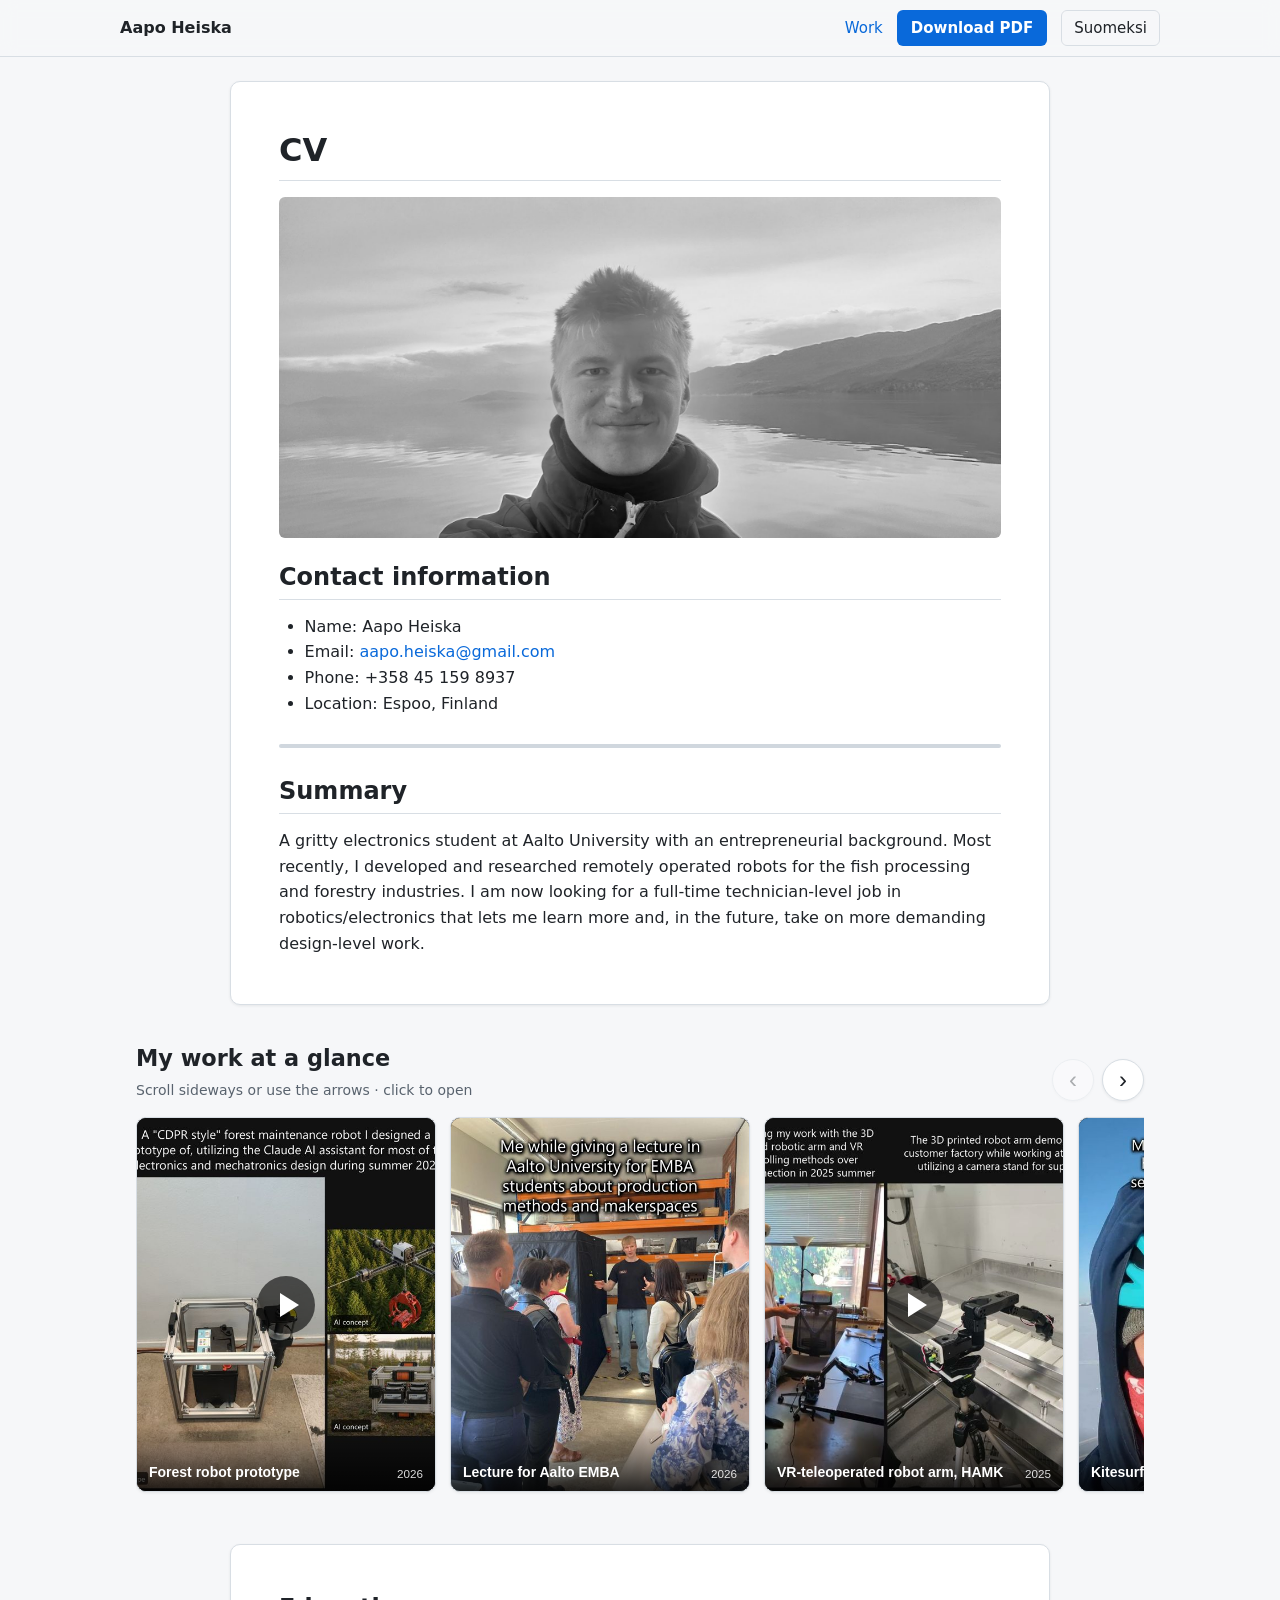
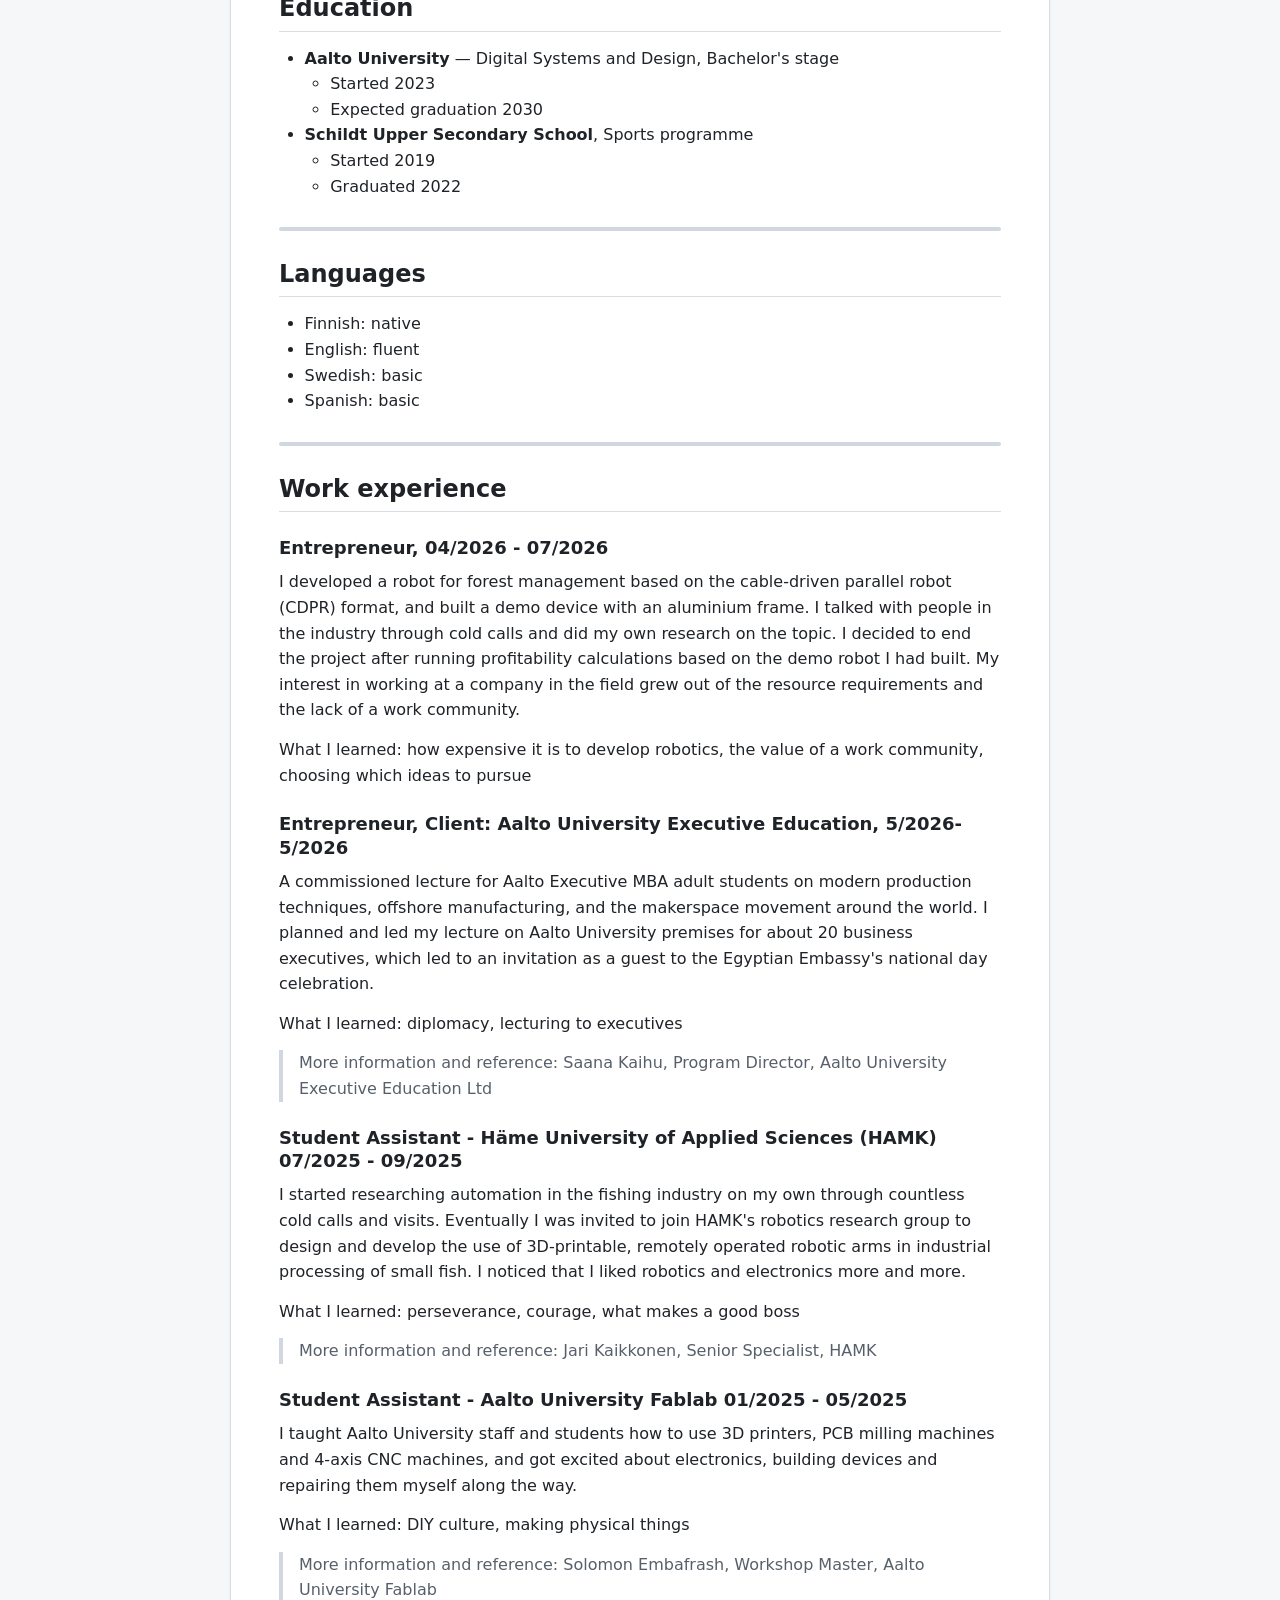
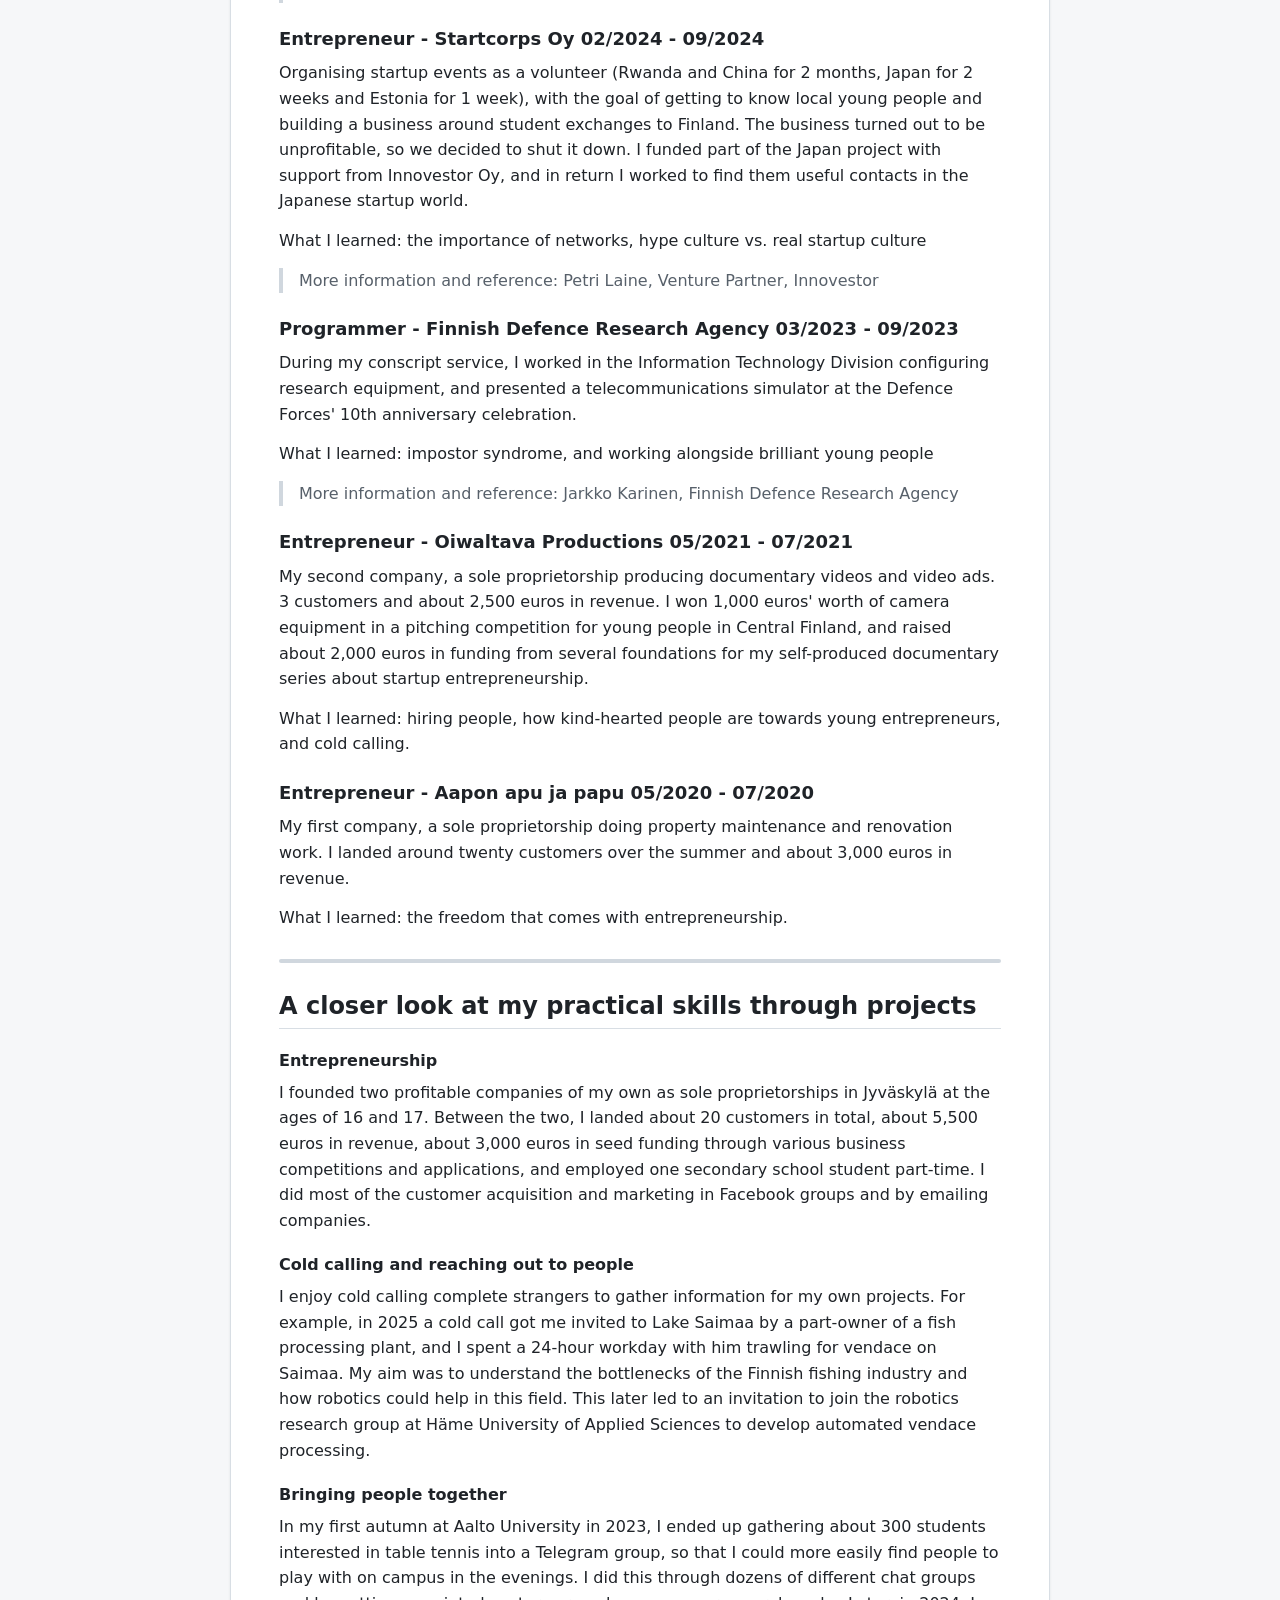
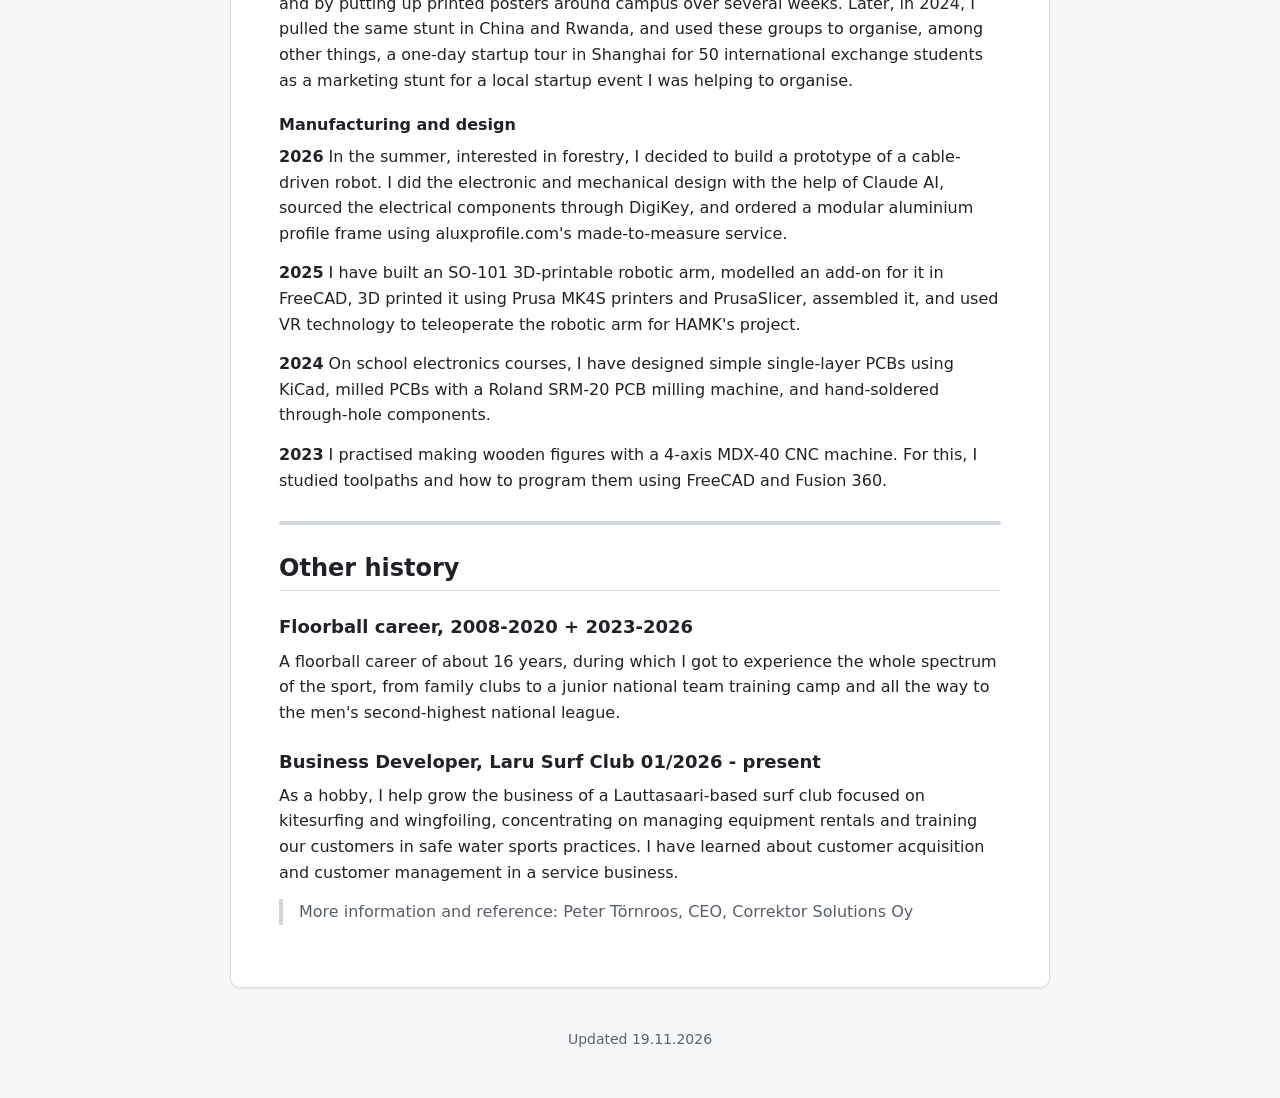
==== index.html @ 1ff534ab "Update CV 2026-11-19 10:09" ====
<!doctype html>
<html lang="en">
<head>
<meta charset="utf-8">
<meta name="viewport" content="width=device-width, initial-scale=1">
<title>Aapo Heiska — CV</title>
<meta name="description" content="A gritty electronics student at Aalto University with an entrepreneurial background. Most recently, I developed and researched remotely operated robots for the fish processing and forestry industries. I am now looking for a full-time technician-level job in robotics/electronics that lets me learn more and, in the future, take on more demanding design-level work.">
<link rel="alternate" hreflang="fi" href="fi.html">
<style>:root {
  --bg: #f6f7f9; --paper: #ffffff; --ink: #1f2328; --muted: #59636e; --line: #d8dee4;
  --rule: #d0d7de; --accent: #0969da; --accent-ink: #ffffff; --quote: #57606a; --shadow: 0 1px 3px rgba(31,35,40,.08);
  color-scheme: light;
}
* { box-sizing: border-box; }
html { scroll-behavior: smooth; scroll-padding-top: 72px; }
body { margin: 0; background: var(--bg); color: var(--ink); font: 16px/1.6 "Segoe UI", system-ui, -apple-system, Roboto, "Open Sans", sans-serif; }
a { color: var(--accent); text-decoration: none; }
a:hover { text-decoration: underline; }
.muted { color: var(--muted); }

/* ---------- top bar */
.topbar { position: sticky; top: 0; z-index: 10; display: flex; align-items: center; justify-content: space-between; gap: 12px;
  padding: 10px max(16px, calc((100% - 1040px) / 2)); background: color-mix(in srgb, var(--bg) 88%, transparent);
  backdrop-filter: blur(8px); border-bottom: 1px solid var(--line); }
.brand { font-weight: 600; color: var(--ink); white-space: nowrap; }
.topbar nav { display: flex; align-items: center; gap: 14px; font-size: 15px; }
.button { background: var(--accent); color: var(--accent-ink); padding: 6px 14px; border-radius: 6px; font-weight: 600; white-space: nowrap; }
.button:hover { text-decoration: none; filter: brightness(1.08); }
.lang { border: 1px solid var(--line); padding: 5px 12px; border-radius: 6px; color: var(--ink); white-space: nowrap; }

main { max-width: 1040px; margin: 0 auto; padding: 24px 16px 48px; }

/* ---------- CV card (computer) */
.cv { max-width: 820px; margin: 0 auto; background: var(--paper); border: 1px solid var(--line); border-radius: 10px;
  padding: clamp(20px, 5vw, 48px); box-shadow: var(--shadow); }
.cv h1, .cv h2, .cv h3, .cv h4 { font-weight: 600; line-height: 1.3; }
.cv h1 { font-size: 2rem; margin: 0 0 16px; padding-bottom: 8px; border-bottom: 1px solid var(--line); }
.cv h2 { font-size: 1.5rem; margin: 24px 0 14px; padding-bottom: 6px; border-bottom: 1px solid var(--line); }
.cv h2:first-child { margin-top: 0; }
.cv h3 { font-size: 1.125rem; margin: 24px 0 10px; }
.cv h4 { font-size: 1rem; margin: 22px 0 8px; }
.cv p { margin: 0 0 14px; }
.cv > p:last-child { margin-bottom: 0; }
.cv hr { border: 0; height: 4px; background: var(--rule); margin: 28px 0; border-radius: 2px; }
.cv ul, .acc ul { margin: 0 0 14px; padding-left: 1.6em; }
.cv ul ul, .acc ul ul { list-style: circle; margin: 0; }
.cv blockquote, .acc blockquote { margin: 0 0 14px; padding: 0 1em; color: var(--quote); border-left: 4px solid var(--rule); }
.portrait { width: 100%; height: auto; display: block; border-radius: 6px; margin: 8px 0 20px; }

/* ---------- work strip */
.work { margin: 36px 0; }
.work-head { display: flex; align-items: flex-end; justify-content: space-between; gap: 12px; margin-bottom: 14px; }
.work h2 { margin: 0; font-size: 1.4rem; font-weight: 600; }
.work-head p { margin: 2px 0 0; font-size: 14px; }
.strip-arrows { display: flex; gap: 8px; }
.strip-arrows button { width: 42px; height: 42px; border-radius: 50%; border: 1px solid var(--line); background: var(--paper);
  color: var(--ink); font-size: 24px; line-height: 1; cursor: pointer; box-shadow: var(--shadow); }
.strip-arrows button:hover:not(:disabled) { border-color: var(--accent); color: var(--accent); }
.strip-arrows button:disabled { opacity: .35; cursor: default; }
.strip { list-style: none; margin: 0; padding: 2px 2px 16px; display: grid; grid-auto-flow: column; grid-auto-columns: 300px;
  gap: 14px; overflow-x: auto; scroll-snap-type: x mandatory; scroll-behavior: smooth; overscroll-behavior-x: contain; scrollbar-width: thin; }
.strip li { scroll-snap-align: start; }
.card { position: relative; display: block; width: 100%; aspect-ratio: 4 / 5; padding: 0; border: 1px solid var(--line); border-radius: 10px;
  overflow: hidden; background: #111; cursor: zoom-in; box-shadow: var(--shadow); }
.card img { width: 100%; height: 100%; object-fit: cover; object-position: center 35%; display: block; transition: transform .3s ease; }
.card:hover img { transform: scale(1.03); }
.card:focus-visible { outline: 3px solid var(--accent); outline-offset: 2px; }
.cap { position: absolute; left: 0; right: 0; bottom: 0; padding: 36px 12px 10px; display: flex; justify-content: space-between; align-items: flex-end;
  gap: 8px; color: #fff; text-align: left; font-size: 14px; line-height: 1.3; background: linear-gradient(transparent, rgba(0,0,0,.82)); }
.cap small { opacity: .85; white-space: nowrap; }
.play { position: absolute; left: 50%; top: 50%; width: 58px; height: 58px; margin: -29px 0 0 -29px; border-radius: 50%; background: rgba(0,0,0,.6); }
.play::after { content: ""; position: absolute; left: 23px; top: 17px; border-style: solid; border-width: 12px 0 12px 19px;
  border-color: transparent transparent transparent #fff; }

/* ---------- phone profile + accordions */
.profile { background: var(--paper); border: 1px solid var(--line); border-radius: 12px; padding: 18px; box-shadow: var(--shadow);
  display: grid; grid-template-columns: 84px 1fr; column-gap: 14px; align-items: center; }
.avatar { width: 84px; height: 84px; border-radius: 50%; object-fit: cover; object-position: 50% 40%; }
.profile h1 { font-size: 1.45rem; margin: 0; font-weight: 600; line-height: 1.2; }
.role { color: var(--muted); font-size: 14px; margin-top: 2px; }
.profile p { grid-column: 1 / -1; margin: 14px 0 0; font-size: 15px; }
.profile ul { grid-column: 1 / -1; list-style: none; padding: 12px 0 0; margin: 14px 0 0; border-top: 1px solid var(--line); font-size: 14px; }
.profile li { margin: 3px 0; }
.fullcv h2 { font-size: 1.4rem; font-weight: 600; margin: 0 0 12px; }
details { background: var(--paper); border: 1px solid var(--line); border-radius: 10px; margin-bottom: 10px; }
summary { cursor: pointer; padding: 14px 16px; font-weight: 600; font-size: 1.05rem; }
.acc { padding: 0 16px 6px; }
.acc h3 { font-size: 1rem; margin: 18px 0 8px; font-weight: 600; line-height: 1.35; }
.acc h4 { font-size: 1rem; margin: 16px 0 6px; font-weight: 600; }
.acc p { margin: 0 0 12px; }

.only-mobile, .hint-mobile { display: none; }
footer { text-align: center; margin-top: 40px; font-size: 14px; }

/* ---------- viewer */
dialog#viewer { width: 100vw; height: 100dvh; max-width: none; max-height: none; margin: 0; padding: 0; border: 0; background: rgba(8,10,12,.95); color: #fff; overflow: hidden; }
dialog#viewer::backdrop { background: rgba(8,10,12,.95); }
.v-top { position: absolute; top: 0; left: 0; right: 0; height: 56px; display: flex; align-items: center; justify-content: space-between; padding: 0 12px 0 20px; }
.v-count { font-size: 14px; opacity: .8; font-variant-numeric: tabular-nums; }
.v-close { width: 44px; height: 44px; border: 0; border-radius: 50%; background: rgba(255,255,255,.12); color: #fff; font-size: 28px; cursor: pointer; }
.v-close:hover { background: rgba(255,255,255,.25); }
.v-stage { position: absolute; top: 56px; bottom: 84px; left: 150px; right: 150px; display: flex; align-items: center; justify-content: center; }
.v-stage img, .v-stage video { max-width: 100%; max-height: 100%; object-fit: contain; border-radius: 4px; animation: fade .2s ease; }
@keyframes fade { from { opacity: 0; } }
.composite { display: flex; flex-direction: column; background: #111; gap: 0.5%; padding: 0.5%; border-radius: 4px; animation: fade .2s ease; }
.c-header { width: 100%; height: auto; display: block; flex: none; }
.c-body { flex: 1; min-height: 0; display: flex; gap: 0.6%; }
.c-col { display: flex; flex-direction: column; gap: 0.6%; min-width: 0; }
.c-cell { position: relative; min-height: 0; display: flex; flex-direction: column; background: #000; overflow: hidden; }
.c-cap { position: absolute; z-index: 2; left: 0; top: 0; max-width: 100%; padding: .3em .6em; font-size: .85em; line-height: 1.3;
  color: #fff; background: rgba(0,0,0,.65); border-bottom-right-radius: 6px; pointer-events: none; }
.c-media { flex: 1; min-height: 0; width: 100%; height: 100%; object-fit: contain; display: block; }
.v-stage .composite img, .v-stage .composite video { max-width: none; max-height: none; border-radius: 0; animation: none; }
.c-yt { position: relative; overflow: hidden; }
/* the 16:9 player is scaled to cover the whole cell (sizes set in site.js) */
.c-yt iframe, .c-yt > div { position: absolute; left: 50%; top: 50%; transform: translate(-50%, -50%); border: 0; }
.v-nav { position: absolute; top: 50%; transform: translateY(-50%); width: 112px; padding: 6px; border: 1px solid rgba(255,255,255,.18);
  border-radius: 12px; background: rgba(255,255,255,.06); color: #fff; cursor: pointer; display: flex; flex-direction: column; align-items: center; gap: 8px;
  transition: background .15s, border-color .15s, transform .15s; }
.v-nav:hover, .v-nav.flash { background: rgba(255,255,255,.18); border-color: rgba(255,255,255,.5); }
.v-nav.flash { transform: translateY(-50%) scale(1.06); }
.v-prev { left: 18px; } .v-next { right: 18px; }
.v-nav img { width: 100px; height: 72px; object-fit: cover; border-radius: 7px; opacity: .75; }
.v-key { display: inline-grid; place-items: center; min-width: 36px; height: 30px; padding: 0 8px; border-radius: 6px; font-size: 18px;
  background: rgba(255,255,255,.14); border: 1px solid rgba(255,255,255,.35); border-bottom-width: 3px; }
.v-next:not(.seen) .v-key { animation: nudge 1.4s ease-in-out 3; }
@keyframes nudge { 50% { transform: translateX(5px); } }
.v-bottom { position: absolute; left: 0; right: 0; bottom: 0; height: 84px; display: flex; flex-direction: column; align-items: center; justify-content: center; gap: 4px; padding: 0 16px; text-align: center; }
.v-title { font-weight: 600; }
.v-hint { font-size: 13px; opacity: .7; }
.v-hint .swipe { display: none; }

/* ---------- phone */
@media (max-width: 860px) {
  .only-desktop, .hint-desktop, .strip-arrows, .nav-work { display: none; }
  .only-mobile { display: block; }
  .profile.only-mobile { display: grid; }
  .hint-mobile { display: block; }
  main { padding-top: 16px; }
  .work { margin: 24px 0 28px; }
  .strip { grid-auto-columns: 76%; gap: 10px; margin: 0 -16px; padding: 2px 16px 14px; scroll-padding: 0 16px; }
  .v-stage { left: 8px; right: 8px; top: 56px; bottom: 110px; }
  .v-nav { top: auto; bottom: 58px; transform: none; width: auto; flex-direction: row; padding: 4px; border-radius: 10px; }
  .v-nav.flash { transform: scale(1.06); }
  .v-nav img { display: none; }
  .v-prev { left: calc(50% - 64px); } .v-next { right: calc(50% - 64px); left: auto; }
  .v-bottom { height: 56px; }
  .v-hint .keys { display: none; }
  .v-hint .swipe { display: inline; }
}
@media (max-width: 400px) {
  .brand { font-size: 15px; }
  .topbar nav { gap: 8px; font-size: 14px; }
  .button, .lang { padding: 5px 10px; }
}
</style>
</head>
<body>
<header class="topbar">
  <a class="brand" href="#top">Aapo Heiska</a>
  <nav>
    <a class="nav-work" href="#work">Work</a>
    <a class="button" href="pdf/cv-en.pdf">Download PDF</a>
    <a class="lang" href="fi.html" hreflang="fi">Suomeksi</a>
  </nav>
</header>
<main id="top">
  <article class="cv only-desktop">
<h1 id="cv">CV</h1>
<img class="portrait" src="media/portrait.jpg" alt="Aapo Heiska">
<h2 id="contact-information">Contact information</h2>
<ul><li>Name: Aapo Heiska</li><li>Email: <a href="mailto:aapo.heiska@gmail.com">aapo.heiska@gmail.com</a></li><li>Phone: +358 45 159 8937</li><li>Location: Espoo, Finland</li></ul>
<hr>
<h2 id="summary">Summary</h2>
<p>A gritty electronics student at Aalto University with an entrepreneurial background. Most recently, I developed and researched remotely operated robots for the fish processing and forestry industries. I am now looking for a full-time technician-level job in robotics/electronics that lets me learn more and, in the future, take on more demanding design-level work.</p>

  </article>
  <aside class="profile only-mobile">
    <img class="avatar" src="media/portrait.jpg" alt="Aapo Heiska">
    <div><h1>Aapo Heiska</h1><div class="role">Electronics & robotics · Aalto University</div></div>
    <p>A gritty electronics student at Aalto University with an entrepreneurial background. Most recently, I developed and researched remotely operated robots for the fish processing and forestry industries. I am now looking for a full-time technician-level job in robotics/electronics that lets me learn more and, in the future, take on more demanding design-level work.</p>
    <ul><li>Name: Aapo Heiska</li><li>Email: <a href="mailto:aapo.heiska@gmail.com">aapo.heiska@gmail.com</a></li><li>Phone: +358 45 159 8937</li><li>Location: Espoo, Finland</li></ul>
  </aside>

<section id="work" class="work" aria-labelledby="work-title">
  <div class="work-head">
    <div>
      <h2 id="work-title">My work at a glance</h2>
      <p class="muted hint-desktop">Scroll sideways or use the arrows · click to open</p>
      <p class="muted hint-mobile">Swipe sideways · tap to open</p>
    </div>
    <div class="strip-arrows">
      <button type="button" class="strip-prev" aria-label="Previous">‹</button>
      <button type="button" class="strip-next" aria-label="Next">›</button>
    </div>
  </div>
  <ul class="strip"><li><button class="card" type="button" data-index="0" aria-label="Forest robot prototype"><img src="media/part-forest-robot-card-thumb.jpg" alt="" loading="lazy"><span class="play" aria-hidden="true"></span><span class="cap"><b>Forest robot prototype</b><small>2026</small></span></button></li><li><button class="card" type="button" data-index="1" aria-label="Lecture for Aalto EMBA"><img src="media/aalto-emba-lecture-thumb.jpg" alt="" loading="lazy"><span class="cap"><b>Lecture for Aalto EMBA</b><small>2026</small></span></button></li><li><button class="card" type="button" data-index="2" aria-label="VR-teleoperated robot arm, HAMK"><img src="media/robot-arm-vr-and-hamk-demo-thumb.jpg" alt="" loading="lazy"><span class="play" aria-hidden="true"></span><span class="cap"><b>VR-teleoperated robot arm, HAMK</b><small>2025</small></span></button></li><li><button class="card" type="button" data-index="3" aria-label="Kitesurfing on the frozen Baltic Sea"><img src="media/kitesurfing-frozen-baltic-sea-thumb.jpg" alt="" loading="lazy"><span class="play" aria-hidden="true"></span><span class="cap"><b>Kitesurfing on the frozen Baltic Sea</b><small>2026</small></span></button></li><li><button class="card" type="button" data-index="4" aria-label="Networking in Estonia"><img src="media/estonia-networking-and-unicorn-night-thumb.jpg" alt="" loading="lazy"><span class="play" aria-hidden="true"></span><span class="cap"><b>Networking in Estonia</b><small>2024</small></span></button></li><li><button class="card" type="button" data-index="5" aria-label="Startup events in Rwanda"><img src="media/rwanda-entrepreneurship-collage-thumb.jpg" alt="" loading="lazy"><span class="play" aria-hidden="true"></span><span class="cap"><b>Startup events in Rwanda</b><small>2024</small></span></button></li><li><button class="card" type="button" data-index="6" aria-label="Startup tour in Shanghai"><img src="media/china-startup-tour-and-s-tron-2024-thumb.jpg" alt="" loading="lazy"><span class="play" aria-hidden="true"></span><span class="cap"><b>Startup tour in Shanghai</b><small>2024</small></span></button></li><li><button class="card" type="button" data-index="7" aria-label="Floorball career"><img src="media/floorball-career-collage-thumb.jpg" alt="" loading="lazy"><span class="play" aria-hidden="true"></span><span class="cap"><b>Floorball career</b><small>2008–2026</small></span></button></li><li><button class="card" type="button" data-index="8" aria-label="Takeoff Tokyo, Japan"><img src="media/takeoff-tokyo-japan-collage-thumb.jpg" alt="" loading="lazy"><span class="cap"><b>Takeoff Tokyo, Japan</b><small>2024</small></span></button></li><li><button class="card" type="button" data-index="9" aria-label="Hydrofoil mast repair"><img src="media/hydrofoil-mast-repair-thumb.jpg" alt="" loading="lazy"><span class="cap"><b>Hydrofoil mast repair</b><small>2026</small></span></button></li><li><button class="card" type="button" data-index="10" aria-label="Treadmill repair"><img src="media/treadmill-fix-side-by-side-thumb.jpg" alt="" loading="lazy"><span class="play" aria-hidden="true"></span><span class="cap"><b>Treadmill repair</b><small>2025</small></span></button></li><li><button class="card" type="button" data-index="11" aria-label="PCB design and milling"><img src="media/pcb-fabrication-collage-thumb.jpg" alt="" loading="lazy"><span class="cap"><b>PCB design and milling</b><small>2024</small></span></button></li><li><button class="card" type="button" data-index="12" aria-label="4-axis CNC milling"><img src="media/cnc-mill-practice-thumb.jpg" alt="" loading="lazy"><span class="play" aria-hidden="true"></span><span class="cap"><b>4-axis CNC milling</b><small>2023</small></span></button></li><li><button class="card" type="button" data-index="13" aria-label="Birdhouse: FreeCAD + CNC"><img src="media/birdhouse-freecad-cnc-collage-thumb.jpg" alt="" loading="lazy"><span class="cap"><b>Birdhouse: FreeCAD + CNC</b><small>2023</small></span></button></li><li><button class="card" type="button" data-index="14" aria-label="Startup documentary series"><img src="media/startup-videoseries-filming-collage-thumb.jpg" alt="" loading="lazy"><span class="cap"><b>Startup documentary series</b><small>2021</small></span></button></li><li><button class="card" type="button" data-index="15" aria-label="In the newspaper"><img src="media/newspaper-article-thumb.jpg" alt="" loading="lazy"><span class="cap"><b>In the newspaper</b><small>2020</small></span></button></li></ul>
</section>
  <article class="cv only-desktop">

<h2 id="education">Education</h2>
<ul><li><b>Aalto University</b> — Digital Systems and Design, Bachelor's stage<ul><li>Started 2023</li><li>Expected graduation 2030</li></ul></li><li><b>Schildt Upper Secondary School</b>, Sports programme<ul><li>Started 2019</li><li>Graduated 2022</li></ul></li></ul>
<hr>
<h2 id="languages">Languages</h2>
<ul><li>Finnish: native</li><li>English: fluent</li><li>Swedish: basic</li><li>Spanish: basic</li></ul>
<hr>
<h2 id="work-experience">Work experience</h2>
<h3 id="entrepreneur-04-2026-07-2026">Entrepreneur, 04/2026 - 07/2026</h3>
<p>I developed a robot for forest management based on the cable-driven parallel robot (CDPR) format, and built a demo device with an aluminium frame. I talked with people in the industry through cold calls and did my own research on the topic. I decided to end the project after running profitability calculations based on the demo robot I had built. My interest in working at a company in the field grew out of the resource requirements and the lack of a work community.</p>
<p>What I learned: how expensive it is to develop robotics, the value of a work community, choosing which ideas to pursue</p>
<h3 id="entrepreneur-client-aalto-university-executive-education-5-2026-5-2026">Entrepreneur, Client: Aalto University Executive Education, 5/2026-5/2026</h3>
<p>A commissioned lecture for Aalto Executive MBA adult students on modern production techniques, offshore manufacturing, and the makerspace movement around the world. I planned and led my lecture on Aalto University premises for about 20 business executives, which led to an invitation as a guest to the Egyptian Embassy's national day celebration.</p>
<p>What I learned: diplomacy, lecturing to executives</p>
<blockquote>More information and reference: Saana Kaihu, Program Director, Aalto University Executive Education Ltd</blockquote>
<h3 id="student-assistant-h-me-university-of-applied-sciences-hamk-07-2025-09-2025">Student Assistant - Häme University of Applied Sciences (HAMK) 07/2025 - 09/2025</h3>
<p>I started researching automation in the fishing industry on my own through countless cold calls and visits. Eventually I was invited to join HAMK's robotics research group to design and develop the use of 3D-printable, remotely operated robotic arms in industrial processing of small fish. I noticed that I liked robotics and electronics more and more.</p>
<p>What I learned: perseverance, courage, what makes a good boss</p>
<blockquote>More information and reference: Jari Kaikkonen, Senior Specialist, HAMK</blockquote>
<h3 id="student-assistant-aalto-university-fablab-01-2025-05-2025">Student Assistant - Aalto University Fablab 01/2025 - 05/2025</h3>
<p>I taught Aalto University staff and students how to use 3D printers, PCB milling machines and 4-axis CNC machines, and got excited about electronics, building devices and repairing them myself along the way.</p>
<p>What I learned: DIY culture, making physical things</p>
<blockquote>More information and reference: Solomon Embafrash, Workshop Master, Aalto University Fablab</blockquote>
<h3 id="entrepreneur-startcorps-oy-02-2024-09-2024">Entrepreneur - Startcorps Oy 02/2024 - 09/2024</h3>
<p>Organising startup events as a volunteer (Rwanda and China for 2 months, Japan for 2 weeks and Estonia for 1 week), with the goal of getting to know local young people and building a business around student exchanges to Finland. The business turned out to be unprofitable, so we decided to shut it down. I funded part of the Japan project with support from Innovestor Oy, and in return I worked to find them useful contacts in the Japanese startup world.</p>
<p>What I learned: the importance of networks, hype culture vs. real startup culture</p>
<blockquote>More information and reference: Petri Laine, Venture Partner, Innovestor</blockquote>
<h3 id="programmer-finnish-defence-research-agency-03-2023-09-2023">Programmer - Finnish Defence Research Agency 03/2023 - 09/2023</h3>
<p>During my conscript service, I worked in the Information Technology Division configuring research equipment, and presented a telecommunications simulator at the Defence Forces' 10th anniversary celebration.</p>
<p>What I learned: impostor syndrome, and working alongside brilliant young people</p>
<blockquote>More information and reference: Jarkko Karinen, Finnish Defence Research Agency</blockquote>
<h3 id="entrepreneur-oiwaltava-productions-05-2021-07-2021">Entrepreneur - Oiwaltava Productions 05/2021 - 07/2021</h3>
<p>My second company, a sole proprietorship producing documentary videos and video ads. 3 customers and about 2,500 euros in revenue. I won 1,000 euros' worth of camera equipment in a pitching competition for young people in Central Finland, and raised about 2,000 euros in funding from several foundations for my self-produced documentary series about startup entrepreneurship.</p>
<p>What I learned: hiring people, how kind-hearted people are towards young entrepreneurs, and cold calling.</p>
<h3 id="entrepreneur-aapon-apu-ja-papu-05-2020-07-2020">Entrepreneur - Aapon apu ja papu 05/2020 - 07/2020</h3>
<p>My first company, a sole proprietorship doing property maintenance and renovation work. I landed around twenty customers over the summer and about 3,000 euros in revenue.</p>
<p>What I learned: the freedom that comes with entrepreneurship.</p>
<hr>
<h2 id="a-closer-look-at-my-practical-skills-through-projects">A closer look at my practical skills through projects</h2>
<h4 id="entrepreneurship">Entrepreneurship</h4>
<p>I founded two profitable companies of my own as sole proprietorships in Jyväskylä at the ages of 16 and 17. Between the two, I landed about 20 customers in total, about 5,500 euros in revenue, about 3,000 euros in seed funding through various business competitions and applications, and employed one secondary school student part-time. I did most of the customer acquisition and marketing in Facebook groups and by emailing companies.</p>
<h4 id="cold-calling-and-reaching-out-to-people">Cold calling and reaching out to people</h4>
<p>I enjoy cold calling complete strangers to gather information for my own projects. For example, in 2025 a cold call got me invited to Lake Saimaa by a part-owner of a fish processing plant, and I spent a 24-hour workday with him trawling for vendace on Saimaa. My aim was to understand the bottlenecks of the Finnish fishing industry and how robotics could help in this field. This later led to an invitation to join the robotics research group at Häme University of Applied Sciences to develop automated vendace processing.</p>
<h4 id="bringing-people-together">Bringing people together</h4>
<p>In my first autumn at Aalto University in 2023, I ended up gathering about 300 students interested in table tennis into a Telegram group, so that I could more easily find people to play with on campus in the evenings. I did this through dozens of different chat groups and by putting up printed posters around campus over several weeks. Later, in 2024, I pulled the same stunt in China and Rwanda, and used these groups to organise, among other things, a one-day startup tour in Shanghai for 50 international exchange students as a marketing stunt for a local startup event I was helping to organise.</p>
<h4 id="manufacturing-and-design">Manufacturing and design</h4>
<p><b>2026</b> In the summer, interested in forestry, I decided to build a prototype of a cable-driven robot. I did the electronic and mechanical design with the help of Claude AI, sourced the electrical components through DigiKey, and ordered a modular aluminium profile frame using aluxprofile.com's made-to-measure service.</p>
<p><b>2025</b> I have built an SO-101 3D-printable robotic arm, modelled an add-on for it in FreeCAD, 3D printed it using Prusa MK4S printers and PrusaSlicer, assembled it, and used VR technology to teleoperate the robotic arm for HAMK's project.</p>
<p><b>2024</b> On school electronics courses, I have designed simple single-layer PCBs using KiCad, milled PCBs with a Roland SRM-20 PCB milling machine, and hand-soldered through-hole components.</p>
<p><b>2023</b> I practised making wooden figures with a 4-axis MDX-40 CNC machine. For this, I studied toolpaths and how to program them using FreeCAD and Fusion 360.</p>
<hr>
<h2 id="other-history">Other history</h2>
<h3 id="floorball-career-2008-2020-2023-2026">Floorball career, 2008-2020 + 2023-2026</h3>
<p>A floorball career of about 16 years, during which I got to experience the whole spectrum of the sport, from family clubs to a junior national team training camp and all the way to the men's second-highest national league.</p>
<h3 id="business-developer-laru-surf-club-01-2026-present">Business Developer, Laru Surf Club 01/2026 - present</h3>
<p>As a hobby, I help grow the business of a Lauttasaari-based surf club focused on kitesurfing and wingfoiling, concentrating on managing equipment rentals and training our customers in safe water sports practices. I have learned about customer acquisition and customer management in a service business.</p>
<blockquote>More information and reference: Peter Törnroos, CEO, Correktor Solutions Oy</blockquote>
  </article>
  <section class="fullcv only-mobile">
    <h2>Full CV</h2>
    <details><summary>Education</summary><div class="acc"><ul><li><b>Aalto University</b> — Digital Systems and Design, Bachelor's stage<ul><li>Started 2023</li><li>Expected graduation 2030</li></ul></li><li><b>Schildt Upper Secondary School</b>, Sports programme<ul><li>Started 2019</li><li>Graduated 2022</li></ul></li></ul></div></details><details><summary>Languages</summary><div class="acc"><ul><li>Finnish: native</li><li>English: fluent</li><li>Swedish: basic</li><li>Spanish: basic</li></ul></div></details><details><summary>Work experience</summary><div class="acc"><h3 id="entrepreneur-04-2026-07-2026">Entrepreneur, 04/2026 - 07/2026</h3>
<p>I developed a robot for forest management based on the cable-driven parallel robot (CDPR) format, and built a demo device with an aluminium frame. I talked with people in the industry through cold calls and did my own research on the topic. I decided to end the project after running profitability calculations based on the demo robot I had built. My interest in working at a company in the field grew out of the resource requirements and the lack of a work community.</p>
<p>What I learned: how expensive it is to develop robotics, the value of a work community, choosing which ideas to pursue</p>
<h3 id="entrepreneur-client-aalto-university-executive-education-5-2026-5-2026">Entrepreneur, Client: Aalto University Executive Education, 5/2026-5/2026</h3>
<p>A commissioned lecture for Aalto Executive MBA adult students on modern production techniques, offshore manufacturing, and the makerspace movement around the world. I planned and led my lecture on Aalto University premises for about 20 business executives, which led to an invitation as a guest to the Egyptian Embassy's national day celebration.</p>
<p>What I learned: diplomacy, lecturing to executives</p>
<blockquote>More information and reference: Saana Kaihu, Program Director, Aalto University Executive Education Ltd</blockquote>
<h3 id="student-assistant-h-me-university-of-applied-sciences-hamk-07-2025-09-2025">Student Assistant - Häme University of Applied Sciences (HAMK) 07/2025 - 09/2025</h3>
<p>I started researching automation in the fishing industry on my own through countless cold calls and visits. Eventually I was invited to join HAMK's robotics research group to design and develop the use of 3D-printable, remotely operated robotic arms in industrial processing of small fish. I noticed that I liked robotics and electronics more and more.</p>
<p>What I learned: perseverance, courage, what makes a good boss</p>
<blockquote>More information and reference: Jari Kaikkonen, Senior Specialist, HAMK</blockquote>
<h3 id="student-assistant-aalto-university-fablab-01-2025-05-2025">Student Assistant - Aalto University Fablab 01/2025 - 05/2025</h3>
<p>I taught Aalto University staff and students how to use 3D printers, PCB milling machines and 4-axis CNC machines, and got excited about electronics, building devices and repairing them myself along the way.</p>
<p>What I learned: DIY culture, making physical things</p>
<blockquote>More information and reference: Solomon Embafrash, Workshop Master, Aalto University Fablab</blockquote>
<h3 id="entrepreneur-startcorps-oy-02-2024-09-2024">Entrepreneur - Startcorps Oy 02/2024 - 09/2024</h3>
<p>Organising startup events as a volunteer (Rwanda and China for 2 months, Japan for 2 weeks and Estonia for 1 week), with the goal of getting to know local young people and building a business around student exchanges to Finland. The business turned out to be unprofitable, so we decided to shut it down. I funded part of the Japan project with support from Innovestor Oy, and in return I worked to find them useful contacts in the Japanese startup world.</p>
<p>What I learned: the importance of networks, hype culture vs. real startup culture</p>
<blockquote>More information and reference: Petri Laine, Venture Partner, Innovestor</blockquote>
<h3 id="programmer-finnish-defence-research-agency-03-2023-09-2023">Programmer - Finnish Defence Research Agency 03/2023 - 09/2023</h3>
<p>During my conscript service, I worked in the Information Technology Division configuring research equipment, and presented a telecommunications simulator at the Defence Forces' 10th anniversary celebration.</p>
<p>What I learned: impostor syndrome, and working alongside brilliant young people</p>
<blockquote>More information and reference: Jarkko Karinen, Finnish Defence Research Agency</blockquote>
<h3 id="entrepreneur-oiwaltava-productions-05-2021-07-2021">Entrepreneur - Oiwaltava Productions 05/2021 - 07/2021</h3>
<p>My second company, a sole proprietorship producing documentary videos and video ads. 3 customers and about 2,500 euros in revenue. I won 1,000 euros' worth of camera equipment in a pitching competition for young people in Central Finland, and raised about 2,000 euros in funding from several foundations for my self-produced documentary series about startup entrepreneurship.</p>
<p>What I learned: hiring people, how kind-hearted people are towards young entrepreneurs, and cold calling.</p>
<h3 id="entrepreneur-aapon-apu-ja-papu-05-2020-07-2020">Entrepreneur - Aapon apu ja papu 05/2020 - 07/2020</h3>
<p>My first company, a sole proprietorship doing property maintenance and renovation work. I landed around twenty customers over the summer and about 3,000 euros in revenue.</p>
<p>What I learned: the freedom that comes with entrepreneurship.</p></div></details><details><summary>A closer look at my practical skills through projects</summary><div class="acc"><h4 id="entrepreneurship">Entrepreneurship</h4>
<p>I founded two profitable companies of my own as sole proprietorships in Jyväskylä at the ages of 16 and 17. Between the two, I landed about 20 customers in total, about 5,500 euros in revenue, about 3,000 euros in seed funding through various business competitions and applications, and employed one secondary school student part-time. I did most of the customer acquisition and marketing in Facebook groups and by emailing companies.</p>
<h4 id="cold-calling-and-reaching-out-to-people">Cold calling and reaching out to people</h4>
<p>I enjoy cold calling complete strangers to gather information for my own projects. For example, in 2025 a cold call got me invited to Lake Saimaa by a part-owner of a fish processing plant, and I spent a 24-hour workday with him trawling for vendace on Saimaa. My aim was to understand the bottlenecks of the Finnish fishing industry and how robotics could help in this field. This later led to an invitation to join the robotics research group at Häme University of Applied Sciences to develop automated vendace processing.</p>
<h4 id="bringing-people-together">Bringing people together</h4>
<p>In my first autumn at Aalto University in 2023, I ended up gathering about 300 students interested in table tennis into a Telegram group, so that I could more easily find people to play with on campus in the evenings. I did this through dozens of different chat groups and by putting up printed posters around campus over several weeks. Later, in 2024, I pulled the same stunt in China and Rwanda, and used these groups to organise, among other things, a one-day startup tour in Shanghai for 50 international exchange students as a marketing stunt for a local startup event I was helping to organise.</p>
<h4 id="manufacturing-and-design">Manufacturing and design</h4>
<p><b>2026</b> In the summer, interested in forestry, I decided to build a prototype of a cable-driven robot. I did the electronic and mechanical design with the help of Claude AI, sourced the electrical components through DigiKey, and ordered a modular aluminium profile frame using aluxprofile.com's made-to-measure service.</p>
<p><b>2025</b> I have built an SO-101 3D-printable robotic arm, modelled an add-on for it in FreeCAD, 3D printed it using Prusa MK4S printers and PrusaSlicer, assembled it, and used VR technology to teleoperate the robotic arm for HAMK's project.</p>
<p><b>2024</b> On school electronics courses, I have designed simple single-layer PCBs using KiCad, milled PCBs with a Roland SRM-20 PCB milling machine, and hand-soldered through-hole components.</p>
<p><b>2023</b> I practised making wooden figures with a 4-axis MDX-40 CNC machine. For this, I studied toolpaths and how to program them using FreeCAD and Fusion 360.</p></div></details><details><summary>Other history</summary><div class="acc"><h3 id="floorball-career-2008-2020-2023-2026">Floorball career, 2008-2020 + 2023-2026</h3>
<p>A floorball career of about 16 years, during which I got to experience the whole spectrum of the sport, from family clubs to a junior national team training camp and all the way to the men's second-highest national league.</p>
<h3 id="business-developer-laru-surf-club-01-2026-present">Business Developer, Laru Surf Club 01/2026 - present</h3>
<p>As a hobby, I help grow the business of a Lauttasaari-based surf club focused on kitesurfing and wingfoiling, concentrating on managing equipment rentals and training our customers in safe water sports practices. I have learned about customer acquisition and customer management in a service business.</p>
<blockquote>More information and reference: Peter Törnroos, CEO, Correktor Solutions Oy</blockquote></div></details>
  </section>
  <footer class="muted">Updated 19.11.2026</footer>
</main>

<dialog id="viewer" aria-label="My work at a glance">
  <div class="v-top"><span class="v-count"></span><button class="v-close" type="button" aria-label="Close">×</button></div>
  <button class="v-nav v-prev" type="button" aria-label="Previous"><img alt=""><span class="v-key">←</span></button>
  <div class="v-stage"></div>
  <button class="v-nav v-next" type="button" aria-label="Next"><img alt=""><span class="v-key">→</span></button>
  <div class="v-bottom"><div class="v-title"></div><div class="v-hint"><span class="keys">Use ← → keys to browse · Esc to close</span><span class="swipe">Swipe to browse</span></div></div>
</dialog>
<script>window.GALLERY = [{"video": true, "src": "media/forest-robot-prototype-collage.jpg", "poster": null, "thumb": "media/part-forest-robot-card-thumb.jpg", "title": "Forest robot prototype", "year": "2026", "composite": {"columns": [{"flex": 1, "panels": [{"type": "youtube", "id": "fGdsQT9zmwc", "start": 50, "end": 70, "flex": 1, "caption": "Video: Suomen metsäkeskus – “Taimikon koneellinen kitkentä” (YouTube)"}, {"type": "image", "flex": 1, "src": "media/part-forest-robot-real-prototype.jpg", "poster": null, "caption": ""}]}, {"flex": 1, "panels": [{"type": "image", "flex": 1, "src": "media/part-forest-robot-ai-concept-1.jpg", "poster": null, "caption": ""}, {"type": "image", "flex": 1, "src": "media/part-forest-robot-ai-concept-2.jpg", "poster": null, "caption": ""}]}], "header": "media/part-forest-robot-title.jpg", "header_ratio": 0.1503, "aspect": 1.017}}, {"video": false, "src": "media/aalto-emba-lecture.jpg", "poster": null, "thumb": "media/aalto-emba-lecture-thumb.jpg", "title": "Lecture for Aalto EMBA", "year": "2026", "composite": null}, {"video": true, "src": "media/robot-arm-vr-and-hamk-demo.mp4", "poster": "media/robot-arm-vr-and-hamk-demo-poster.jpg", "thumb": "media/robot-arm-vr-and-hamk-demo-thumb.jpg", "title": "VR-teleoperated robot arm, HAMK", "year": "2025", "composite": {"columns": [{"flex": 1, "panels": [{"type": "video", "flex": 1, "src": "media/part-robot-arm-vr-presentation.mp4", "poster": "media/part-robot-arm-vr-presentation-poster.jpg", "caption": ""}, {"type": "youtube", "id": "h_51Ax6QHcA", "start": 0, "end": 20, "flex": 1, "caption": "Video: Juha Piilola – “Muikunperkuu koneella” (YouTube)"}]}, {"flex": 1, "panels": [{"type": "image", "flex": 1, "src": "media/part-robot-arm-factory-demo.jpg", "poster": null, "caption": ""}]}], "header": null, "header_ratio": null, "aspect": 1.1}}, {"video": true, "src": "media/kitesurfing-frozen-baltic-sea.mp4", "poster": "media/kitesurfing-frozen-baltic-sea-poster.jpg", "thumb": "media/kitesurfing-frozen-baltic-sea-thumb.jpg", "title": "Kitesurfing on the frozen Baltic Sea", "year": "2026", "composite": null}, {"video": true, "src": "media/estonia-networking-and-unicorn-night.mp4", "poster": "media/estonia-networking-and-unicorn-night-poster.jpg", "thumb": "media/estonia-networking-and-unicorn-night-thumb.jpg", "title": "Networking in Estonia", "year": "2024", "composite": null}, {"video": true, "src": "media/rwanda-entrepreneurship-collage.mp4", "poster": "media/rwanda-entrepreneurship-collage-poster.jpg", "thumb": "media/rwanda-entrepreneurship-collage-thumb.jpg", "title": "Startup events in Rwanda", "year": "2024", "composite": null}, {"video": true, "src": "media/china-startup-tour-and-s-tron-2024.mp4", "poster": "media/china-startup-tour-and-s-tron-2024-poster.jpg", "thumb": "media/china-startup-tour-and-s-tron-2024-thumb.jpg", "title": "Startup tour in Shanghai", "year": "2024", "composite": null}, {"video": true, "src": "media/floorball-career-collage.mp4", "poster": "media/floorball-career-collage-poster.jpg", "thumb": "media/floorball-career-collage-thumb.jpg", "title": "Floorball career", "year": "2008–2026", "composite": null}, {"video": false, "src": "media/takeoff-tokyo-japan-collage.jpg", "poster": null, "thumb": "media/takeoff-tokyo-japan-collage-thumb.jpg", "title": "Takeoff Tokyo, Japan", "year": "2024", "composite": null}, {"video": false, "src": "media/hydrofoil-mast-repair.jpg", "poster": null, "thumb": "media/hydrofoil-mast-repair-thumb.jpg", "title": "Hydrofoil mast repair", "year": "2026", "composite": null}, {"video": true, "src": "media/treadmill-fix-side-by-side.mp4", "poster": "media/treadmill-fix-side-by-side-poster.jpg", "thumb": "media/treadmill-fix-side-by-side-thumb.jpg", "title": "Treadmill repair", "year": "2025", "composite": null}, {"video": false, "src": "media/pcb-fabrication-collage.jpg", "poster": null, "thumb": "media/pcb-fabrication-collage-thumb.jpg", "title": "PCB design and milling", "year": "2024", "composite": null}, {"video": true, "src": "media/cnc-mill-practice.mp4", "poster": "media/cnc-mill-practice-poster.jpg", "thumb": "media/cnc-mill-practice-thumb.jpg", "title": "4-axis CNC milling", "year": "2023", "composite": null}, {"video": false, "src": "media/birdhouse-freecad-cnc-collage.jpg", "poster": null, "thumb": "media/birdhouse-freecad-cnc-collage-thumb.jpg", "title": "Birdhouse: FreeCAD + CNC", "year": "2023", "composite": null}, {"video": false, "src": "media/startup-videoseries-filming-collage.jpg", "poster": null, "thumb": "media/startup-videoseries-filming-collage-thumb.jpg", "title": "Startup documentary series", "year": "2021", "composite": null}, {"video": false, "src": "media/newspaper-article.jpg", "poster": null, "thumb": "media/newspaper-article-thumb.jpg", "title": "In the newspaper", "year": "2020", "composite": null}];</script>
<script>(() => {
  const items = window.GALLERY || [];

  // ---- work strip arrows (computer)
  const strip = document.querySelector(".strip");
  const prevBtn = document.querySelector(".strip-prev");
  const nextBtn = document.querySelector(".strip-next");
  if (strip && prevBtn && nextBtn) {
    const step = () => Math.max(strip.clientWidth * 0.8, 300);
    const update = () => {
      prevBtn.disabled = strip.scrollLeft <= 2;
      nextBtn.disabled = strip.scrollLeft + strip.clientWidth >= strip.scrollWidth - 2;
    };
    prevBtn.addEventListener("click", () => strip.scrollBy({ left: -step() }));
    nextBtn.addEventListener("click", () => strip.scrollBy({ left: step() }));
    strip.addEventListener("scroll", update, { passive: true });
    window.addEventListener("resize", update);
    update();
  }

  // ---- viewer
  const dialog = document.getElementById("viewer");
  if (!dialog || !items.length) return;
  const stage = dialog.querySelector(".v-stage");
  const count = dialog.querySelector(".v-count");
  const title = dialog.querySelector(".v-title");
  const prev = dialog.querySelector(".v-prev");
  const next = dialog.querySelector(".v-next");
  let current = 0;

  const wrap = (i) => (i + items.length) % items.length;

  // ---- YouTube embeds (loaded only when a collage with one is opened)
  let ytReady = null;
  function loadYouTube() {
    if (!ytReady) {
      ytReady = new Promise((resolve) => {
        window.onYouTubeIframeAPIReady = resolve;
        const s = document.createElement("script");
        s.src = "https://www.youtube.com/iframe_api";
        document.head.append(s);
      });
    }
    return ytReady;
  }

  function youtubePanel(p) {
    const box = document.createElement("div");
    box.className = "c-yt";
    const mount = document.createElement("div");
    box.append(mount);
    loadYouTube().then(() => {
      if (!box.isConnected) return;
      new YT.Player(mount, {
        host: "https://www.youtube-nocookie.com",
        videoId: p.id,
        playerVars: { start: p.start, end: p.end, autoplay: 1, mute: 1, controls: 1, rel: 0, playsinline: 1 },
        events: {
          onReady: (e) => { coverYouTube(box); e.target.mute(); e.target.playVideo(); },
          // loop only the chosen segment
          onStateChange: (e) => { if (e.data === YT.PlayerState.ENDED) { e.target.seekTo(p.start, true); e.target.playVideo(); } },
        },
      });
    });
    return box;
  }

  function compositeEl(comp) {
    const wrapEl = document.createElement("div");
    wrapEl.className = "composite";
    wrapEl.dataset.aspect = comp.aspect;
    if (comp.header) {
      const h = document.createElement("img");
      h.className = "c-header";
      h.src = comp.header;
      h.alt = "";
      wrapEl.append(h);
    }
    const body = document.createElement("div");
    body.className = "c-body";
    for (const col of comp.columns) {
      const c = document.createElement("div");
      c.className = "c-col";
      c.style.flex = col.flex;
      for (const p of col.panels) {
        const cell = document.createElement("div");
        cell.className = "c-cell";
        cell.style.flex = p.flex;
        if (p.caption) {
          const cap = document.createElement("div");
          cap.className = "c-cap";
          cap.textContent = p.caption;
          cell.append(cap);
        }
        let media;
        if (p.type === "youtube") media = youtubePanel(p);
        else if (p.type === "video") {
          media = document.createElement("video");
          Object.assign(media, { src: p.src, poster: p.poster || "", autoplay: true, muted: false, loop: true, controls: true, playsInline: true });
        } else {
          media = document.createElement("img");
          media.src = p.src;
          media.alt = "";
        }
        media.classList.add("c-media");
        cell.append(media);
        c.append(cell);
      }
      body.append(c);
    }
    wrapEl.append(body);
    return wrapEl;
  }

  function fitComposite() {
    const el = stage.querySelector(".composite");
    if (!el) return;
    const ar = Number(el.dataset.aspect);
    const w = Math.min(stage.clientWidth, stage.clientHeight * ar);
    el.style.width = `${w}px`;
    el.style.height = `${w / ar}px`;
    el.style.fontSize = `${Math.max(9, w / 55)}px`;
    el.querySelectorAll(".c-yt").forEach(coverYouTube);
  }

  // scale the 16:9 player so it fills its whole cell (edges are cropped instead of letterboxed)
  function coverYouTube(box) {
    const player = box.firstElementChild;
    if (!player) return;
    const w = Math.max(box.clientWidth, box.clientHeight * 16 / 9);
    player.style.width = `${w}px`;
    player.style.height = `${w * 9 / 16}px`;
  }
  window.addEventListener("resize", fitComposite);

  function show(i) {
    current = wrap(i);
    const it = items[current];
    let el;
    if (it.composite) {
      el = compositeEl(it.composite);
    } else if (it.video) {
      el = document.createElement("video");
      el.src = it.src;
      el.poster = it.poster;
      el.controls = true;
      el.autoplay = true;
      el.playsInline = true;
    } else {
      el = document.createElement("img");
      el.src = it.src;
      el.alt = it.title;
    }
    stage.replaceChildren(el);
    fitComposite();
    count.textContent = `${current + 1} / ${items.length}`;
    title.textContent = it.year ? `${it.title} · ${it.year}` : it.title;
    prev.querySelector("img").src = items[wrap(current - 1)].thumb;
    next.querySelector("img").src = items[wrap(current + 1)].thumb;
    // preload neighbours so browsing feels instant
    [wrap(current + 1), wrap(current - 1)].forEach((n) => { if (!items[n].video) new Image().src = items[n].src; });
  }

  function go(delta) {
    next.classList.add("seen");
    const btn = delta > 0 ? next : prev;
    btn.classList.remove("flash");
    void btn.offsetWidth;
    btn.classList.add("flash");
    setTimeout(() => btn.classList.remove("flash"), 180);
    show(current + delta);
  }

  document.querySelectorAll(".card").forEach((card) =>
    card.addEventListener("click", () => {
      show(Number(card.dataset.index));
      dialog.showModal();
      fitComposite();
      next.focus({ preventScroll: true });
    })
  );
  dialog.querySelector(".v-close").addEventListener("click", () => dialog.close());
  prev.addEventListener("click", () => go(-1));
  next.addEventListener("click", () => go(1));
  dialog.addEventListener("close", () => stage.replaceChildren());
  dialog.addEventListener("click", (e) => { if (e.target === dialog || e.target === stage) dialog.close(); });

  // capture phase so arrow keys browse items instead of seeking the video
  document.addEventListener("keydown", (e) => {
    if (!dialog.open) return;
    if (e.key === "ArrowRight") { e.preventDefault(); e.stopPropagation(); go(1); }
    if (e.key === "ArrowLeft") { e.preventDefault(); e.stopPropagation(); go(-1); }
  }, true);

  let startX = null;
  stage.addEventListener("touchstart", (e) => { startX = e.touches[0].clientX; }, { passive: true });
  stage.addEventListener("touchend", (e) => {
    if (startX === null) return;
    const dx = e.changedTouches[0].clientX - startX;
    if (Math.abs(dx) > 50) go(dx < 0 ? 1 : -1);
    startX = null;
  });
})();
</script>
</body>
</html>
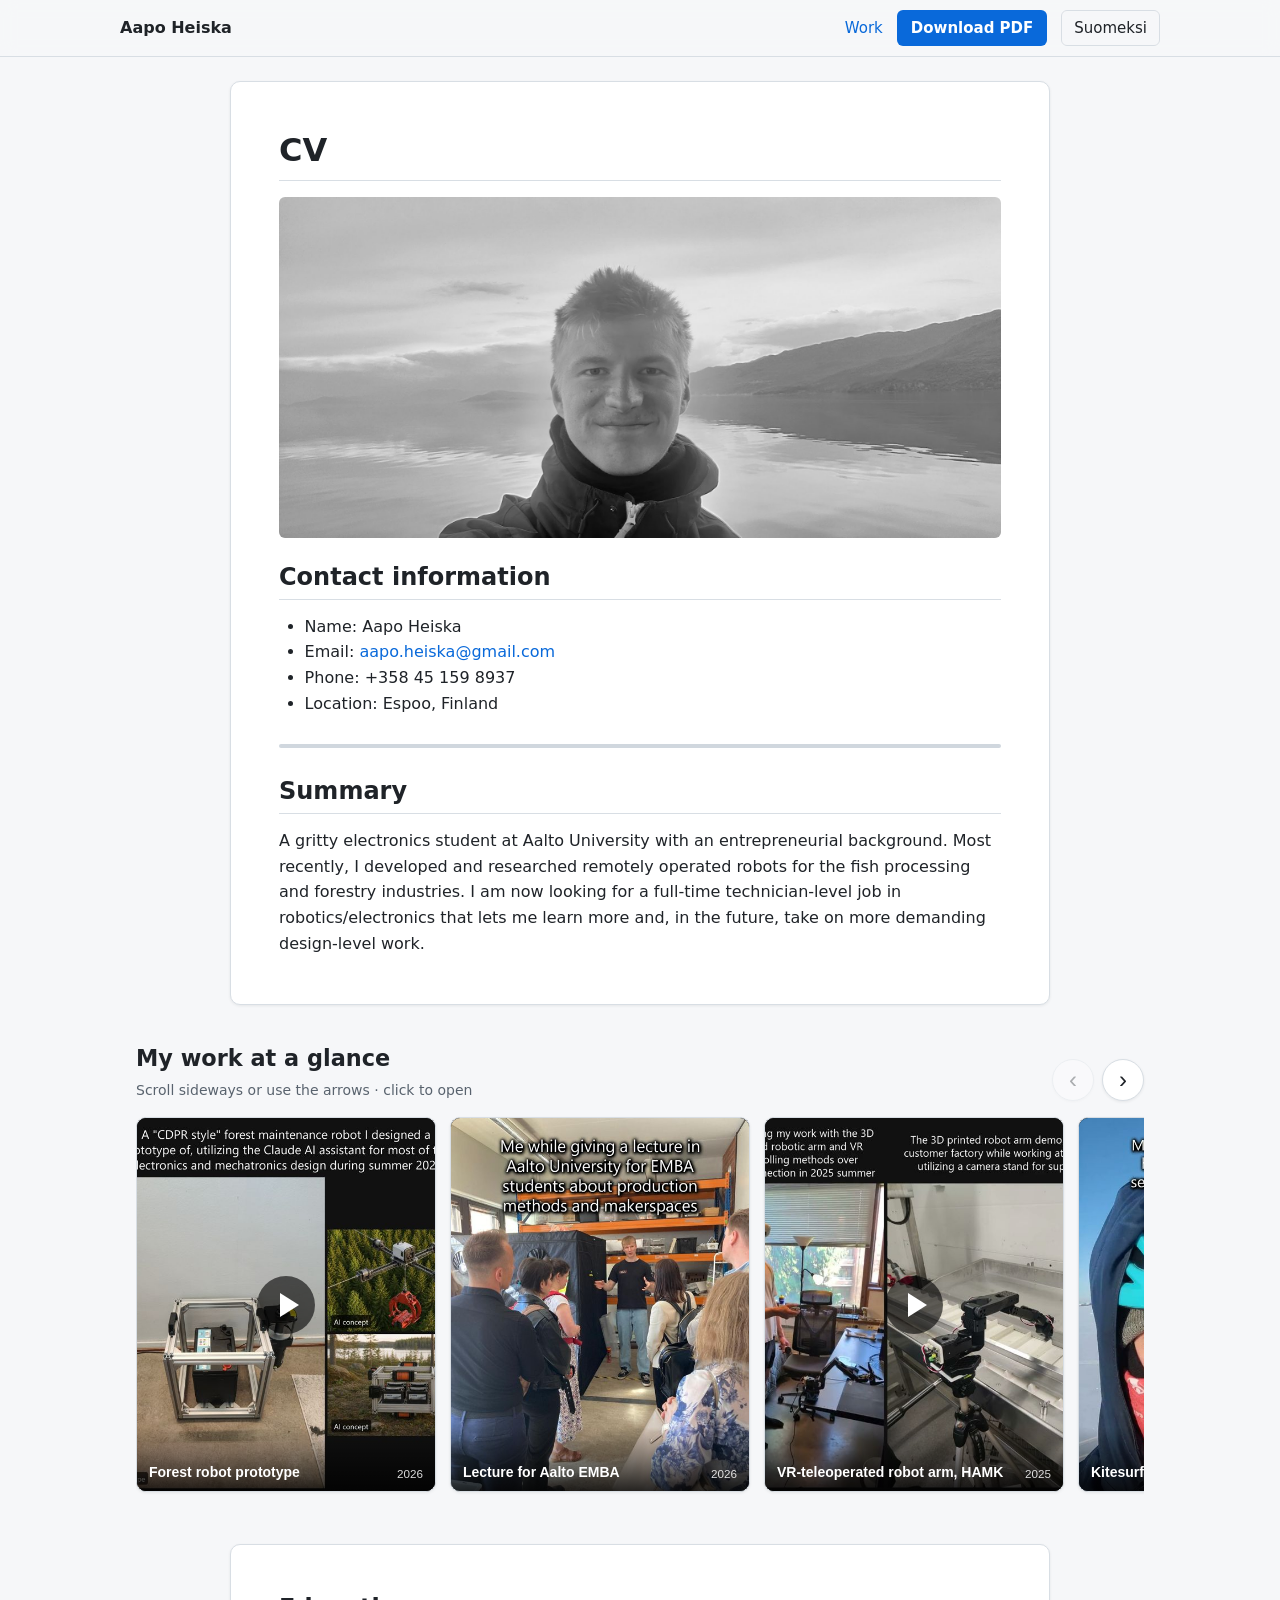
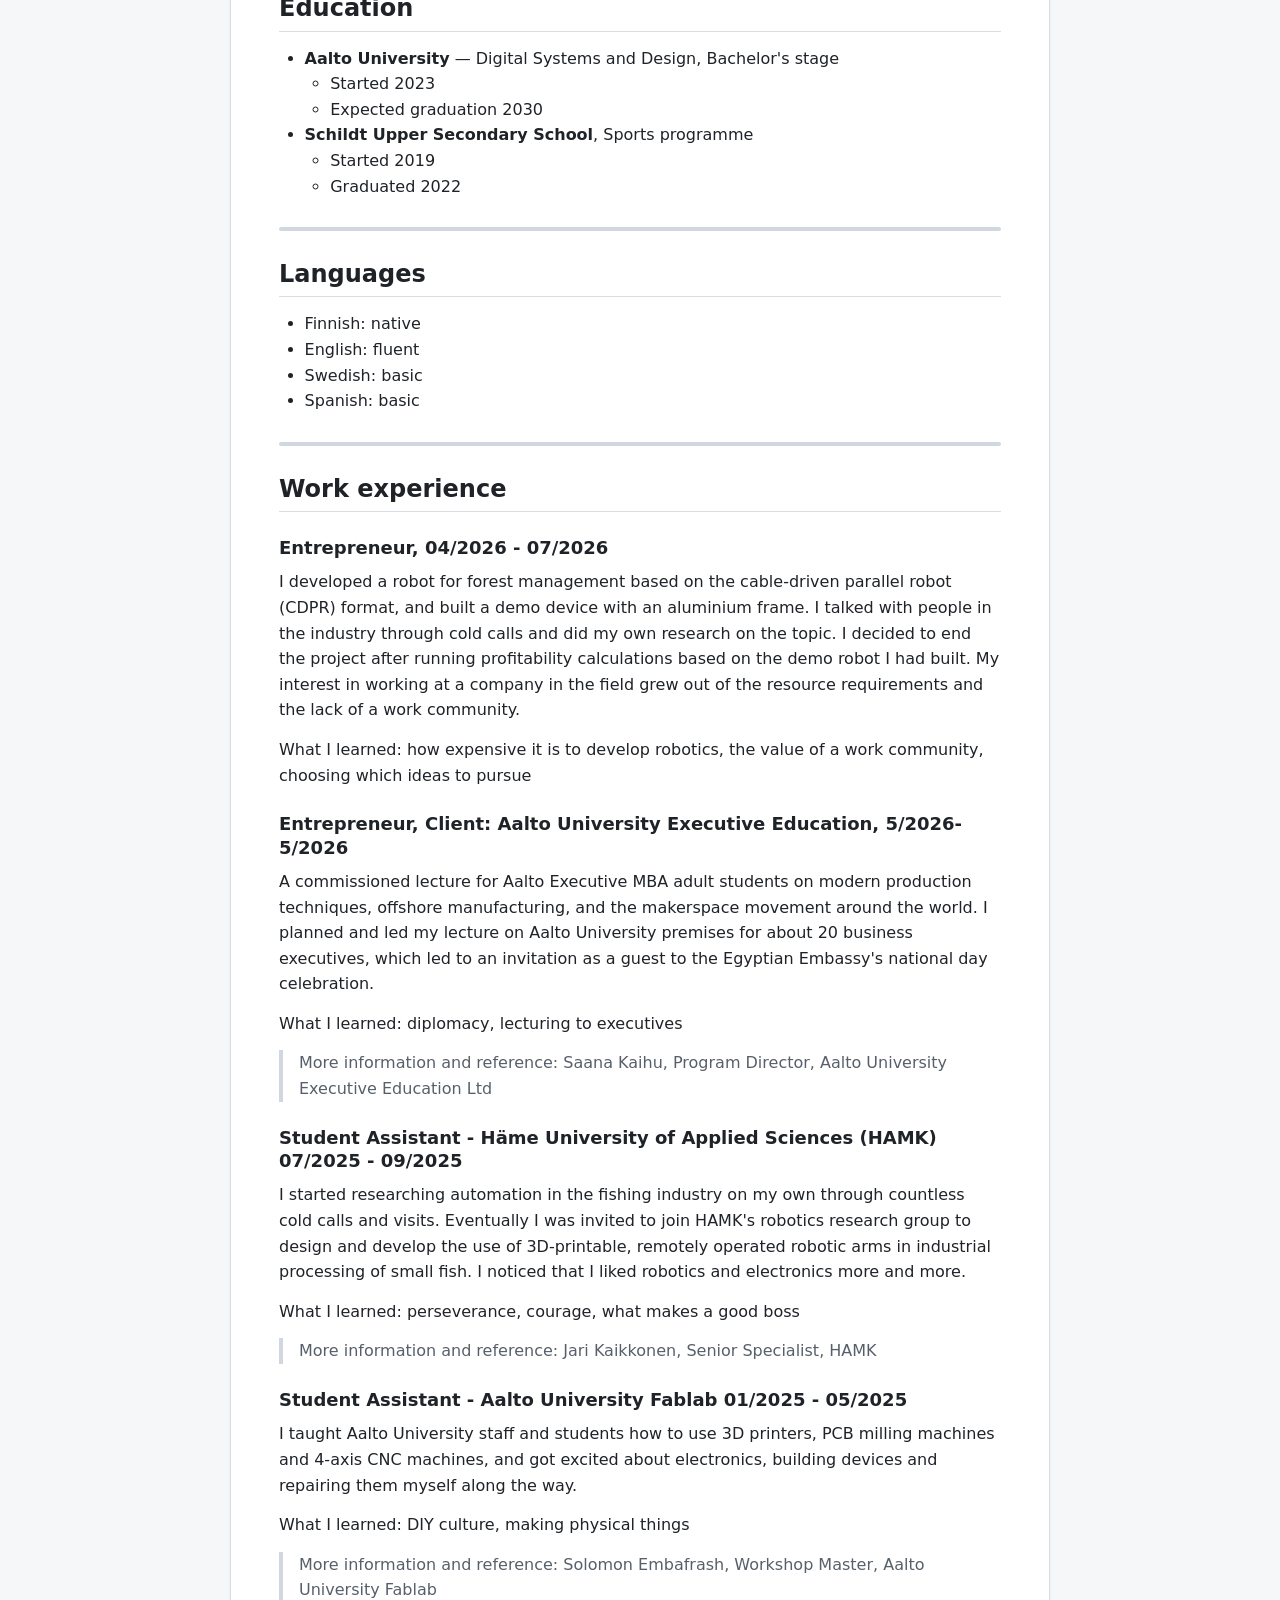
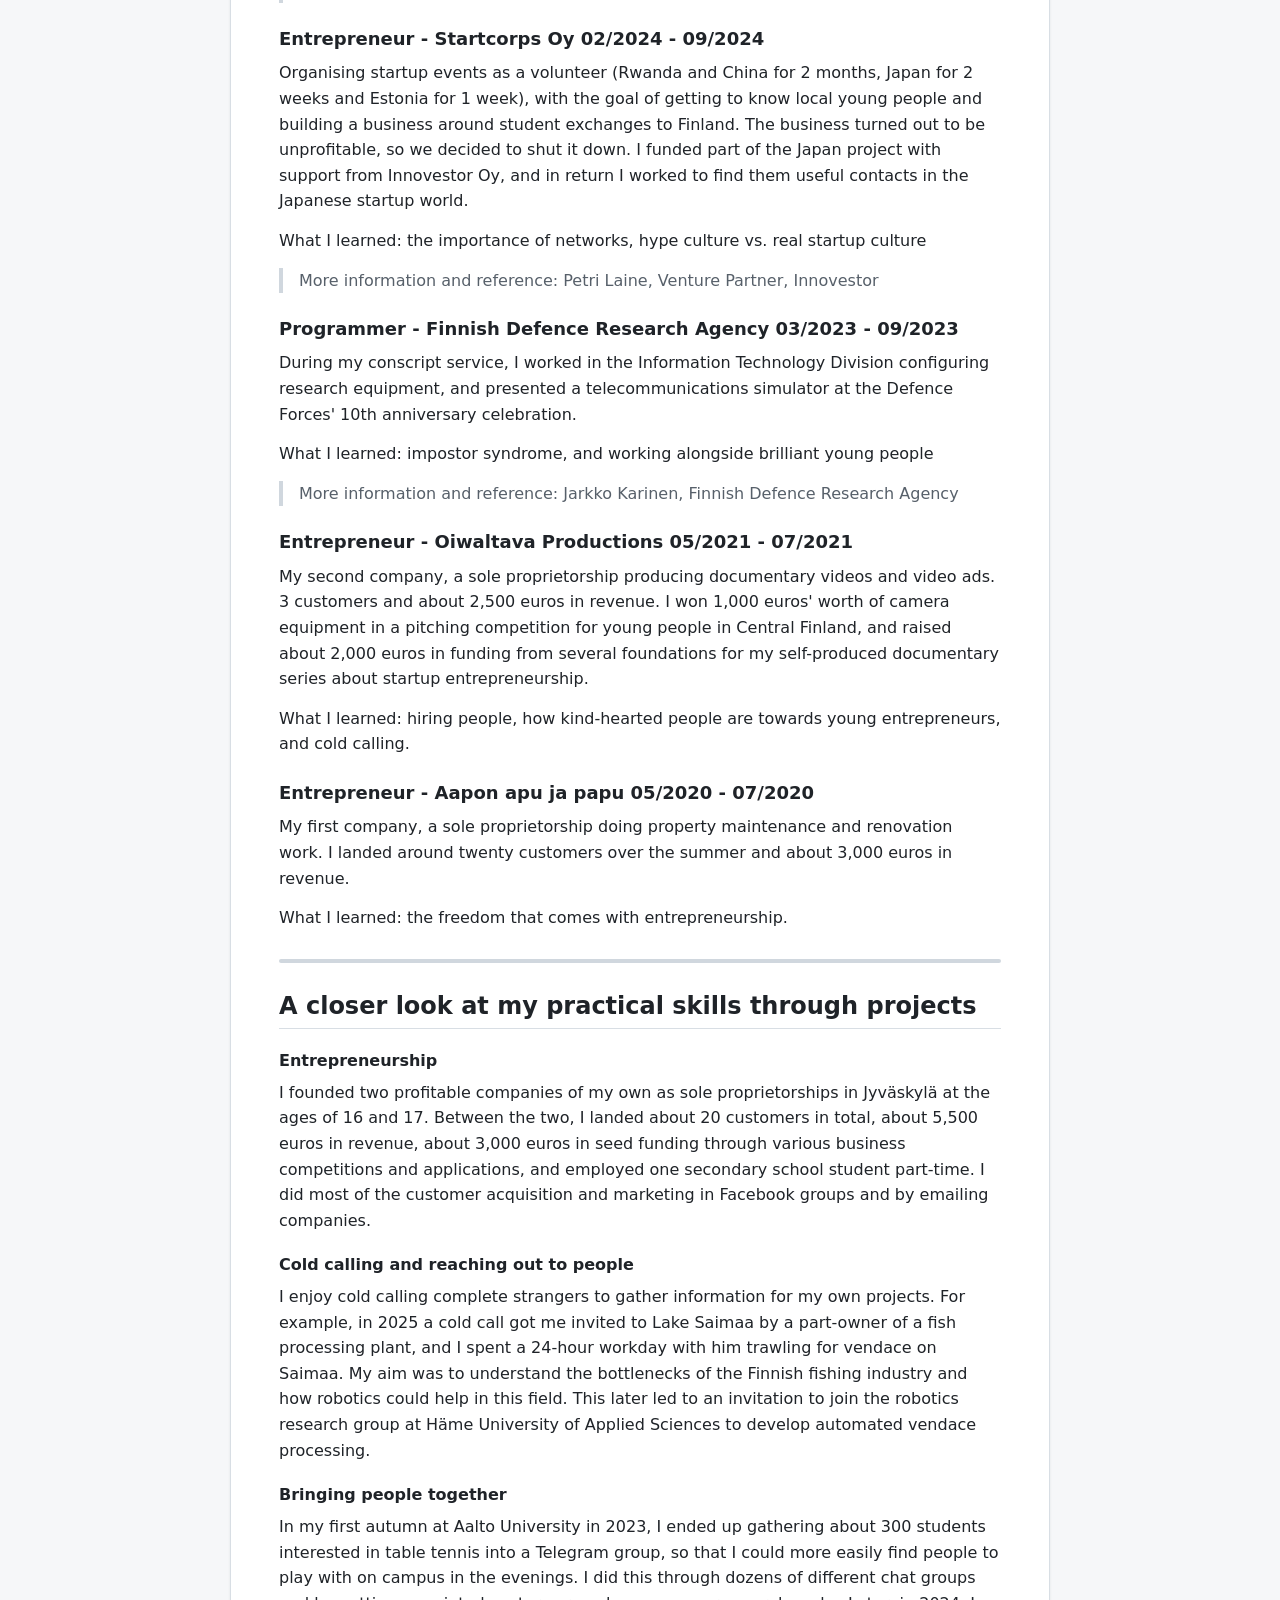
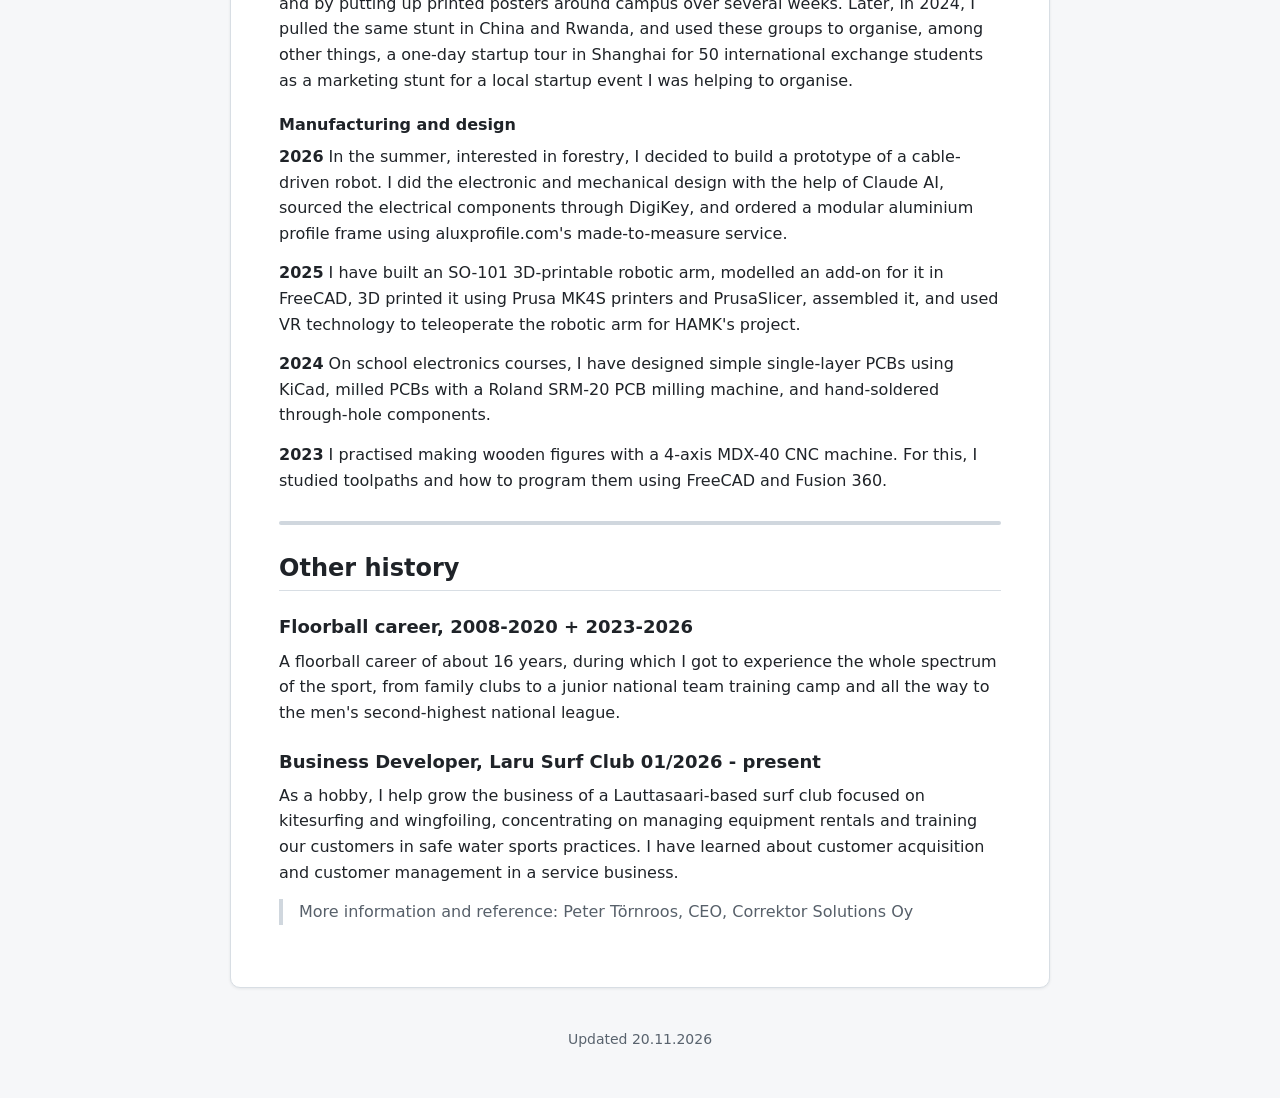
==== commit 76a00a7c: "Update CV 2026-11-20 10:50" ====
--- a/index.html
+++ b/index.html
@@ -301,7 +301,7 @@
 <p>As a hobby, I help grow the business of a Lauttasaari-based surf club focused on kitesurfing and wingfoiling, concentrating on managing equipment rentals and training our customers in safe water sports practices. I have learned about customer acquisition and customer management in a service business.</p>
 <blockquote>More information and reference: Peter Törnroos, CEO, Correktor Solutions Oy</blockquote></div></details>
   </section>
-  <footer class="muted">Updated 19.11.2026</footer>
+  <footer class="muted">Updated 20.11.2026</footer>
 </main>
 
 <dialog id="viewer" aria-label="My work at a glance">
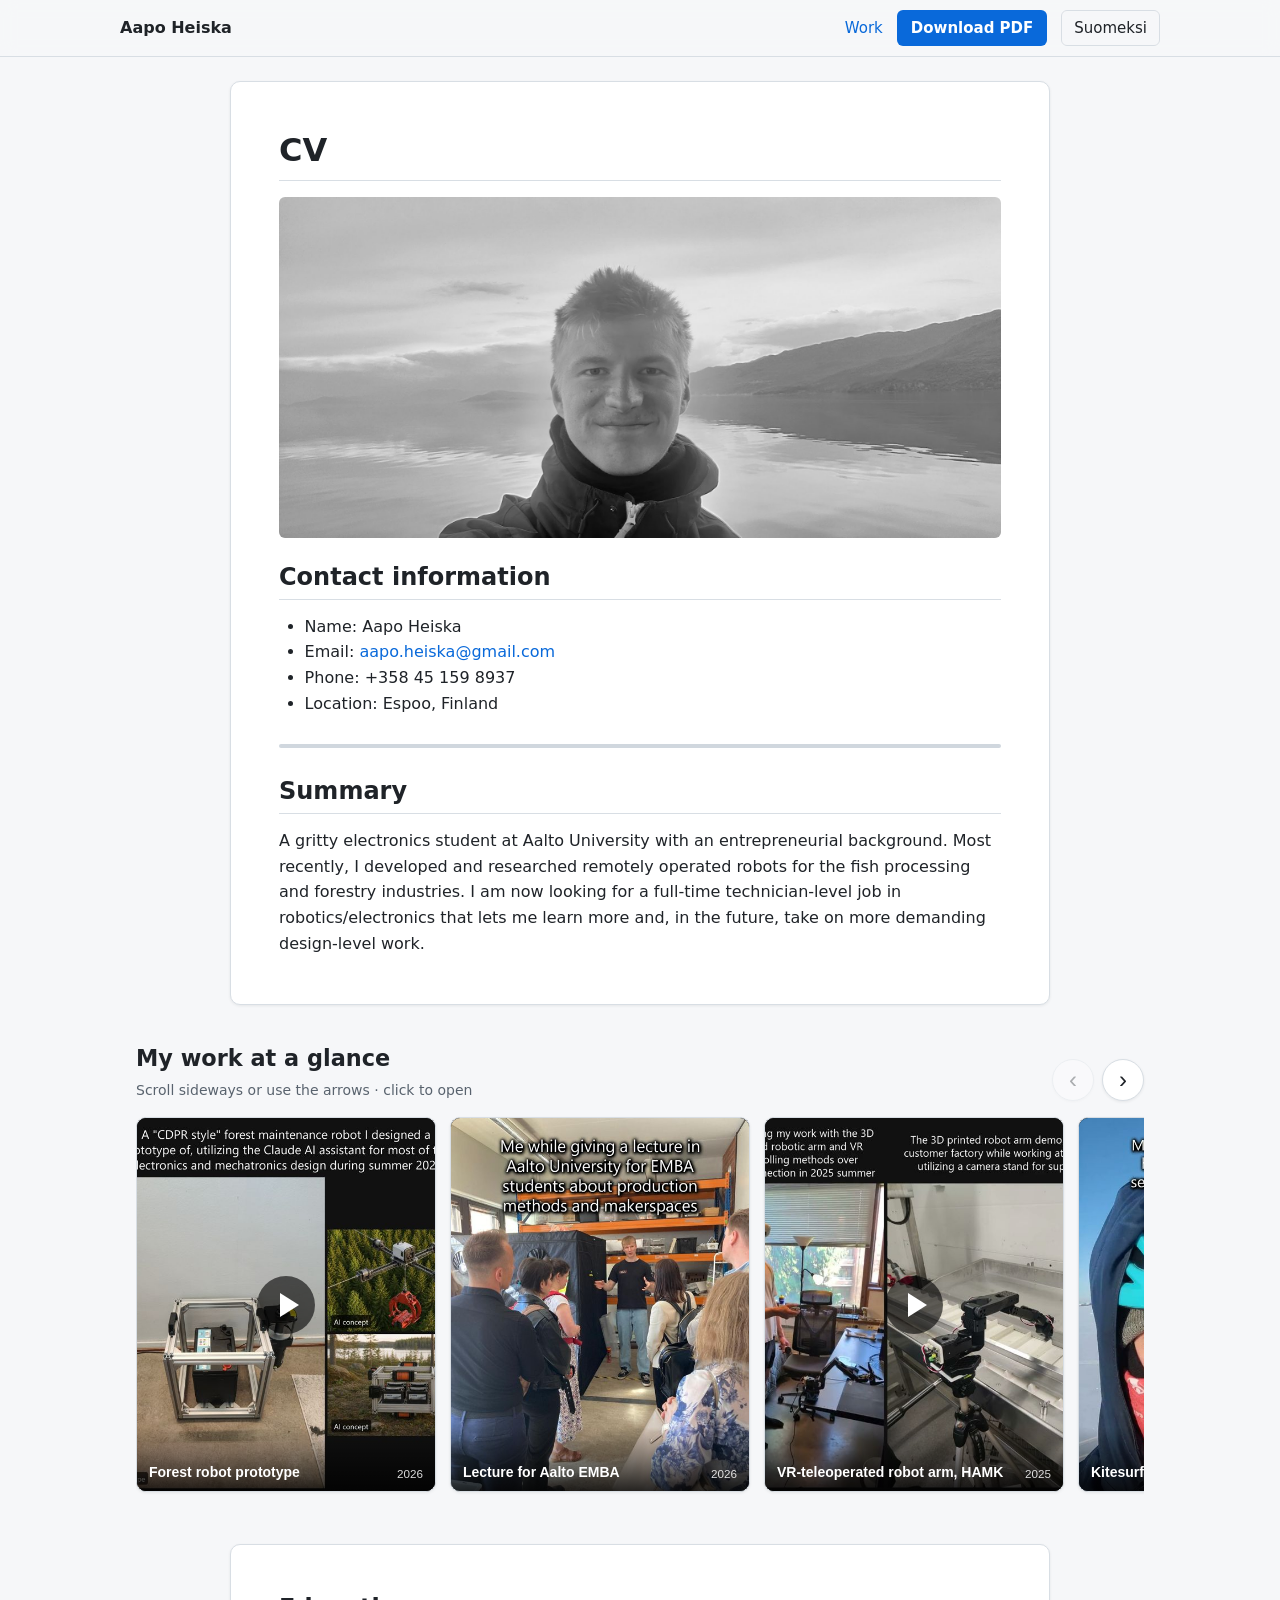
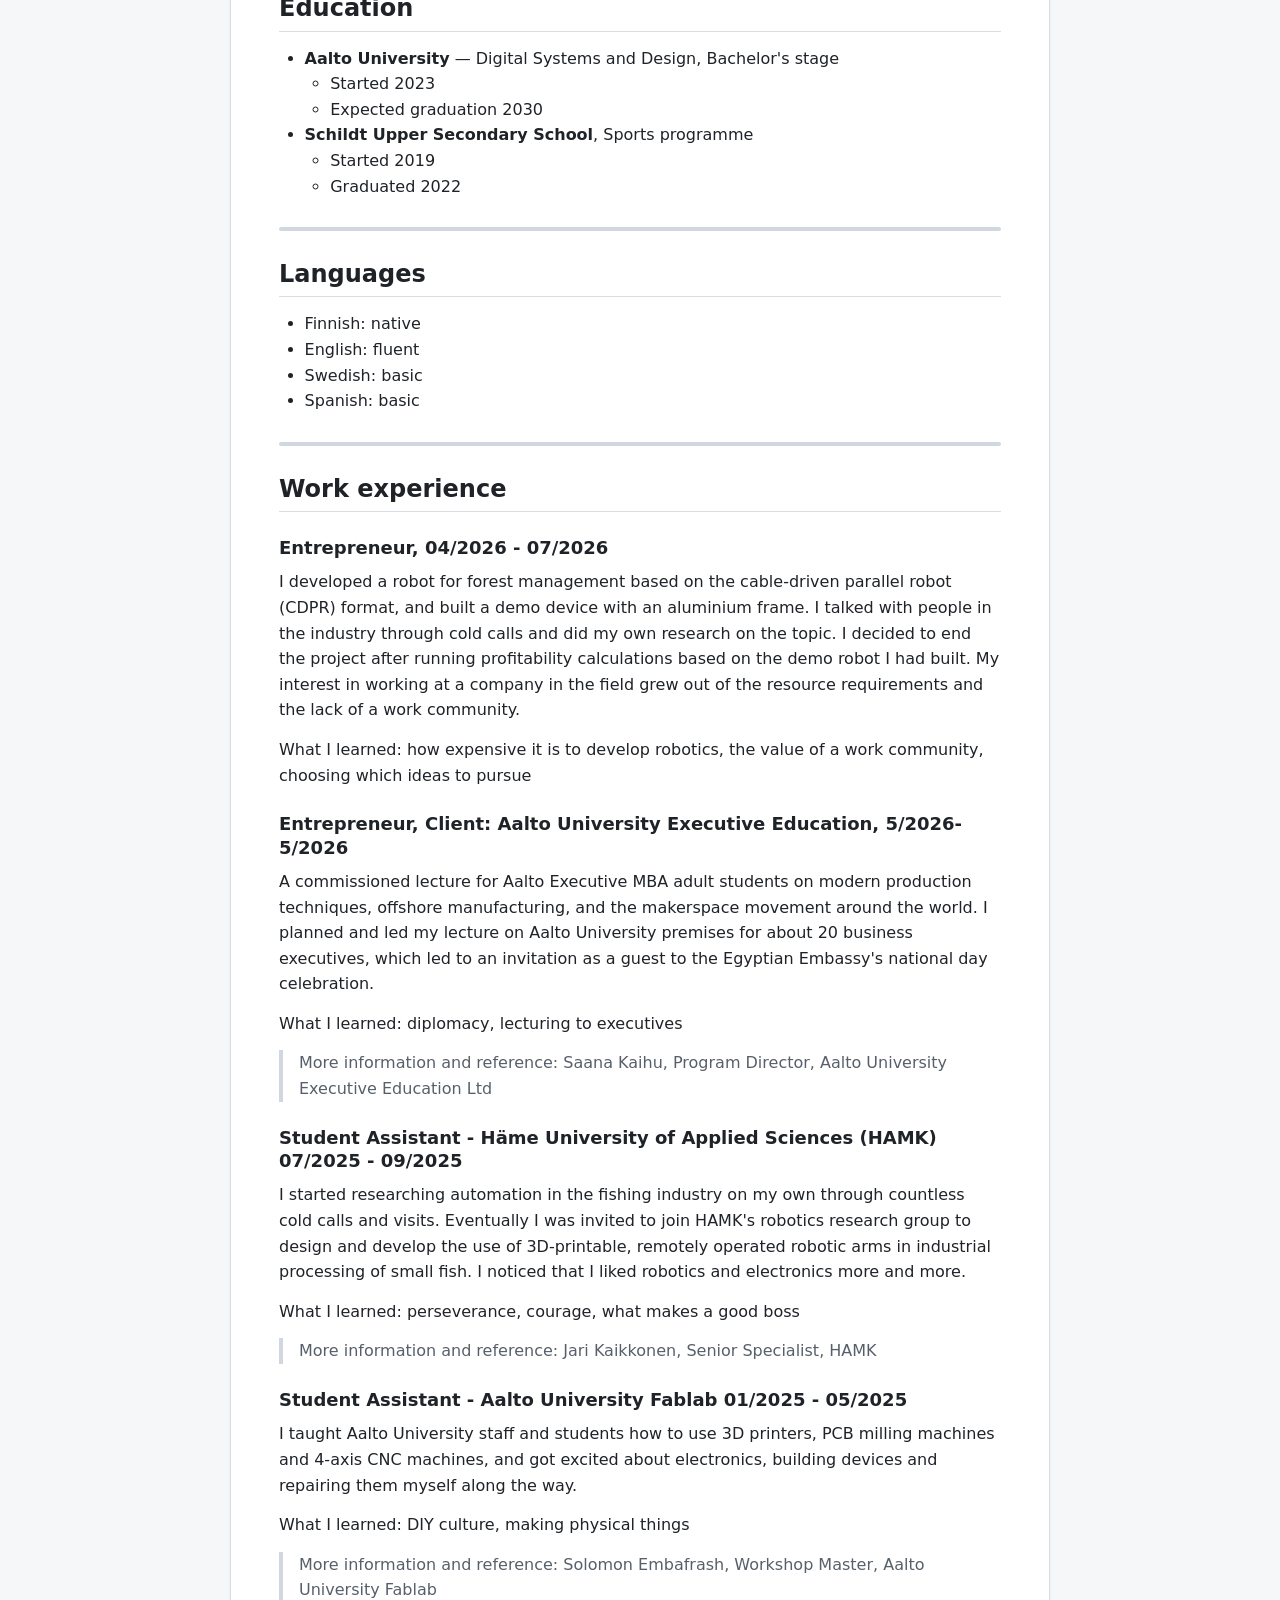
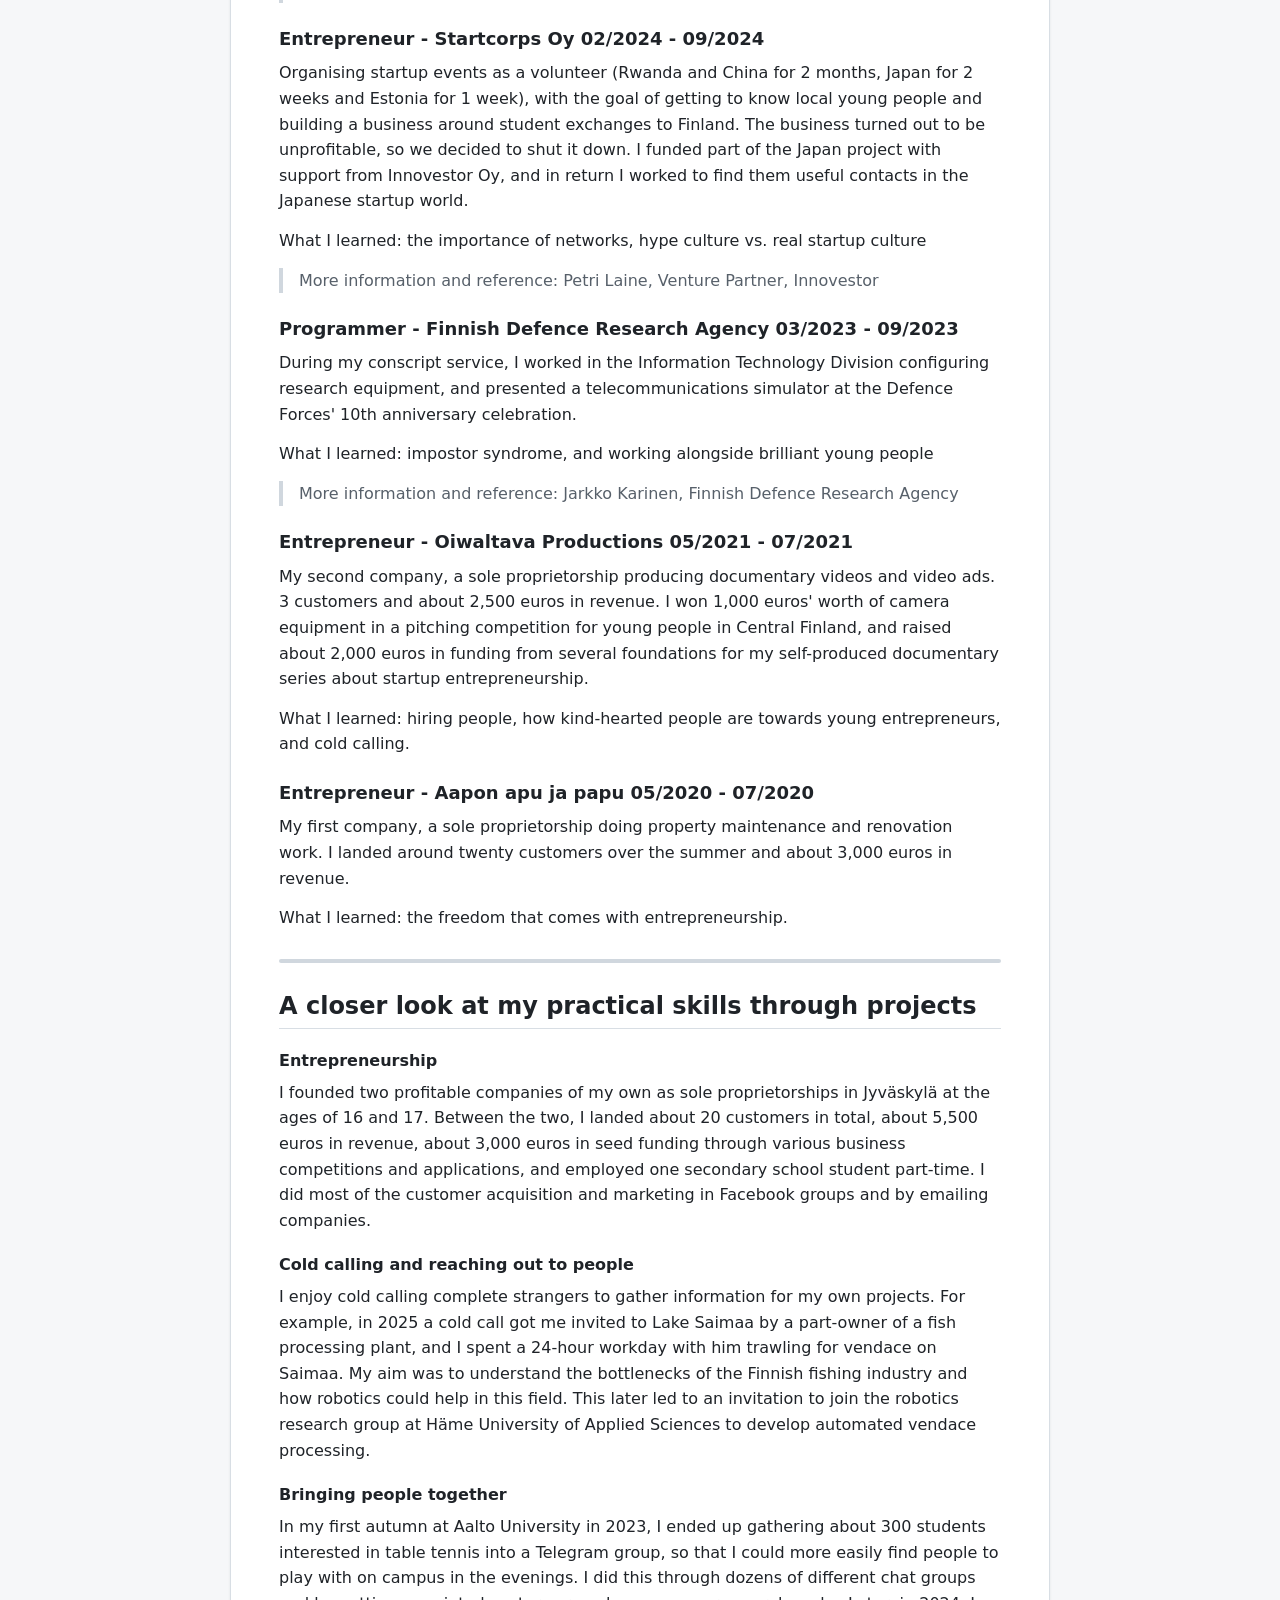
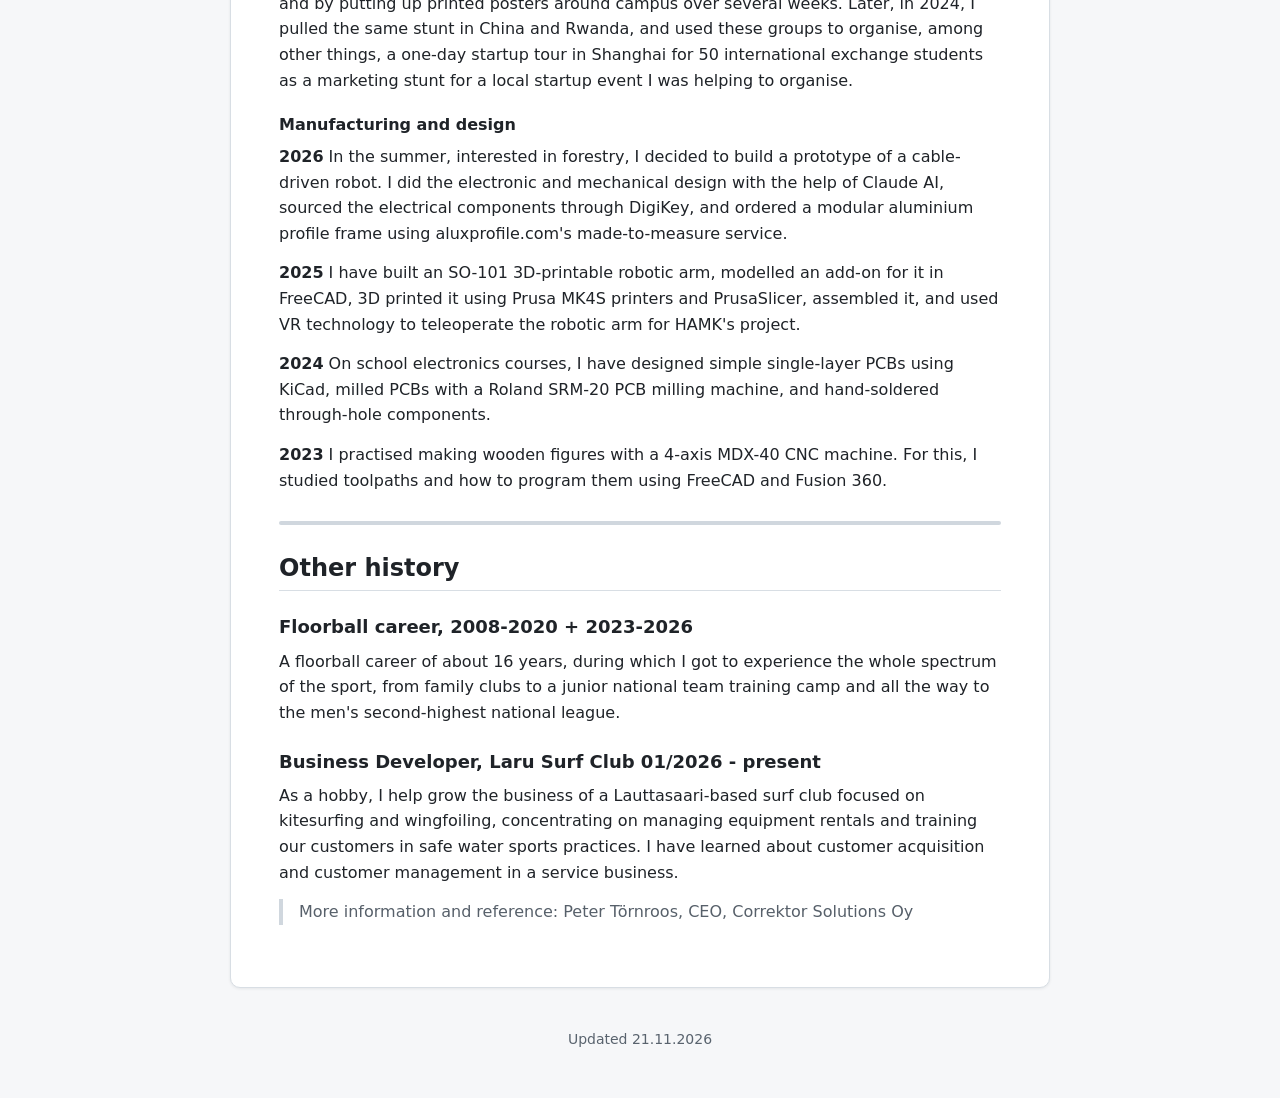
==== commit 153e13f0: "Update CV 2026-11-21 16:23" ====
--- a/index.html
+++ b/index.html
@@ -301,7 +301,7 @@
 <p>As a hobby, I help grow the business of a Lauttasaari-based surf club focused on kitesurfing and wingfoiling, concentrating on managing equipment rentals and training our customers in safe water sports practices. I have learned about customer acquisition and customer management in a service business.</p>
 <blockquote>More information and reference: Peter Törnroos, CEO, Correktor Solutions Oy</blockquote></div></details>
   </section>
-  <footer class="muted">Updated 20.11.2026</footer>
+  <footer class="muted">Updated 21.11.2026</footer>
 </main>
 
 <dialog id="viewer" aria-label="My work at a glance">
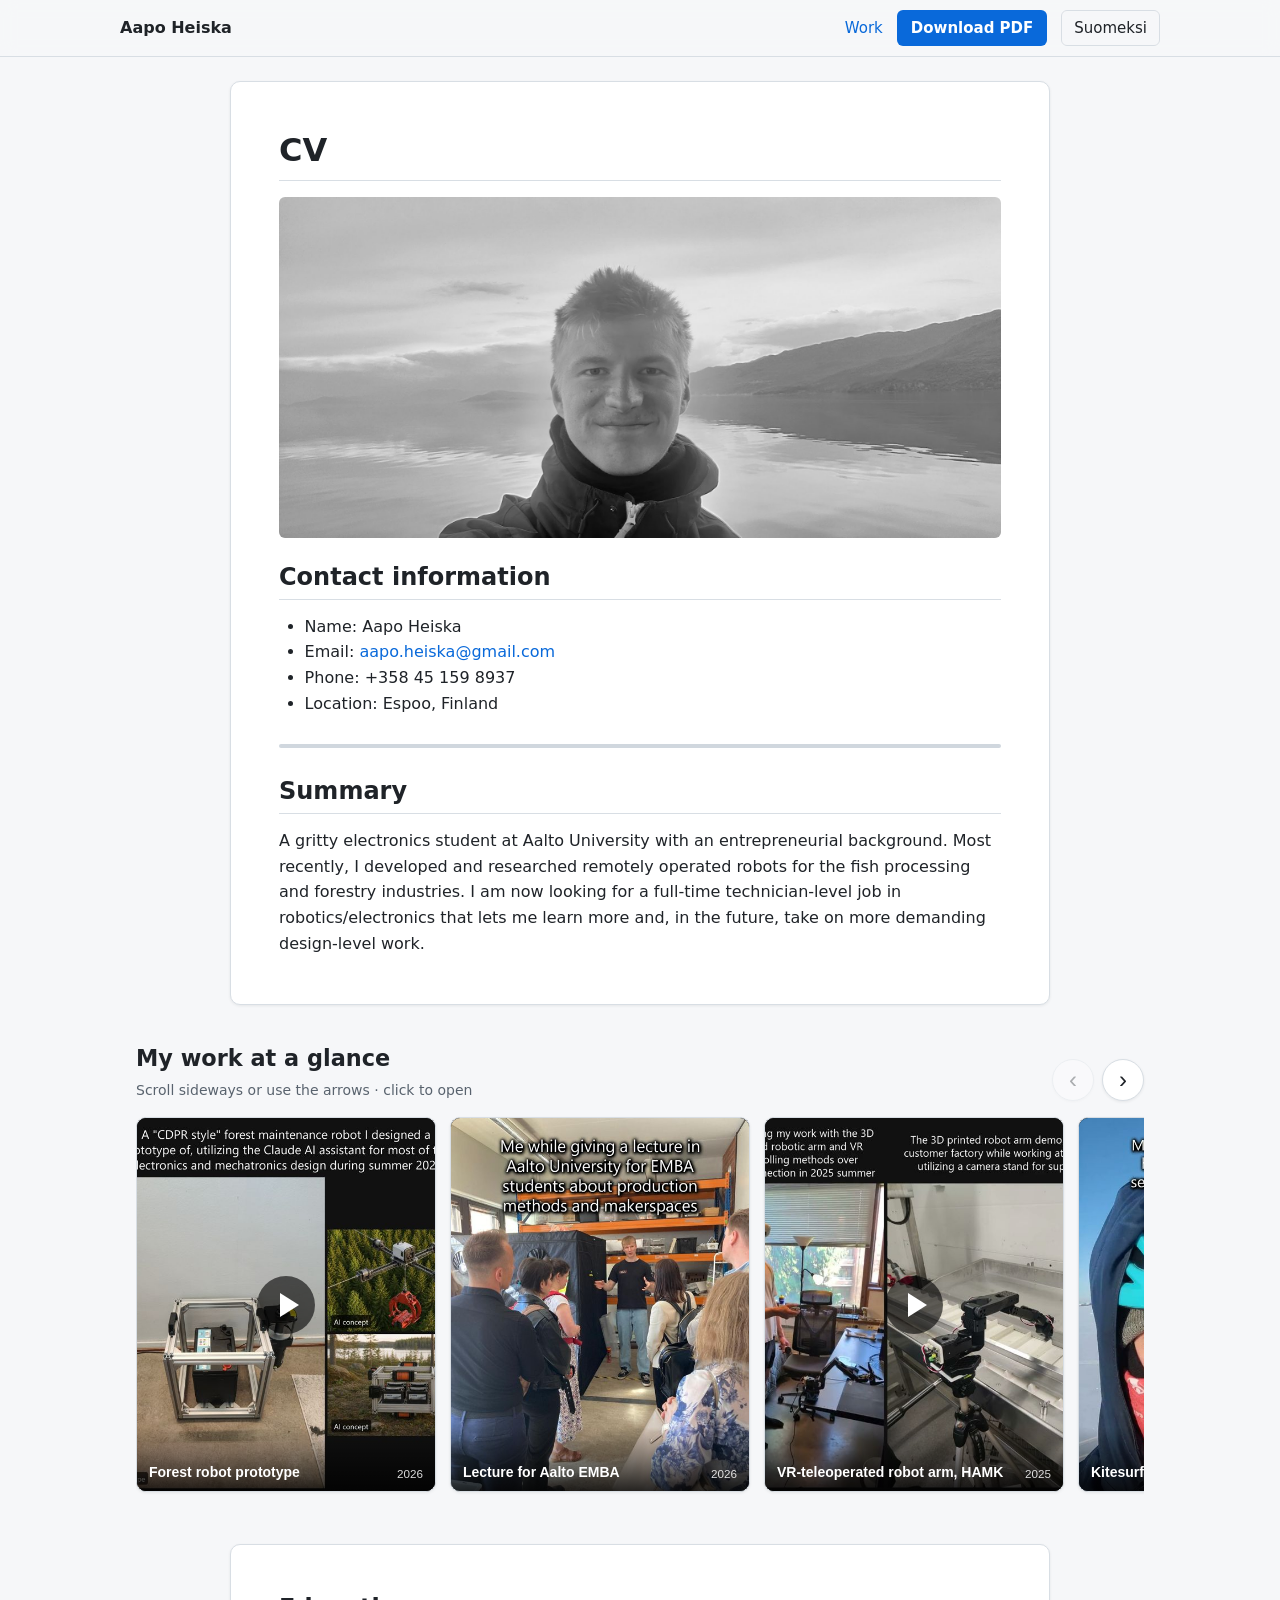
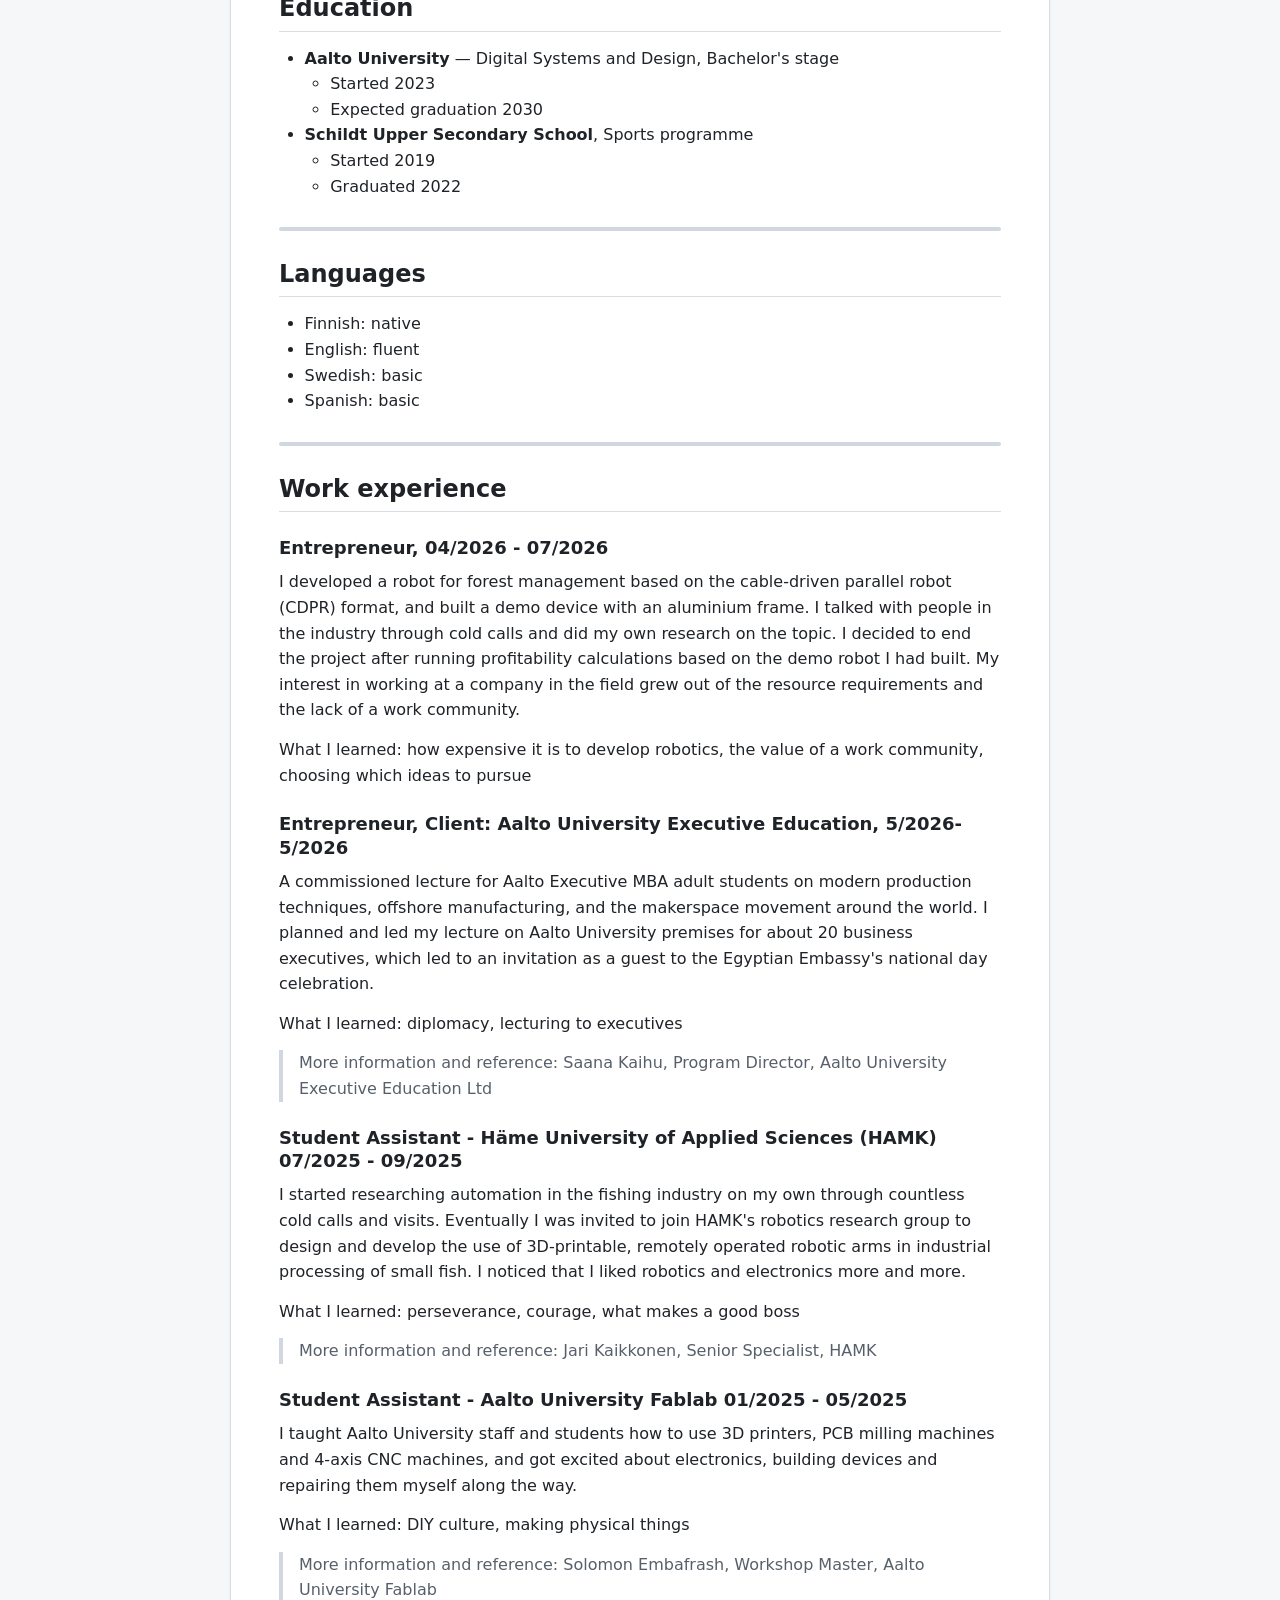
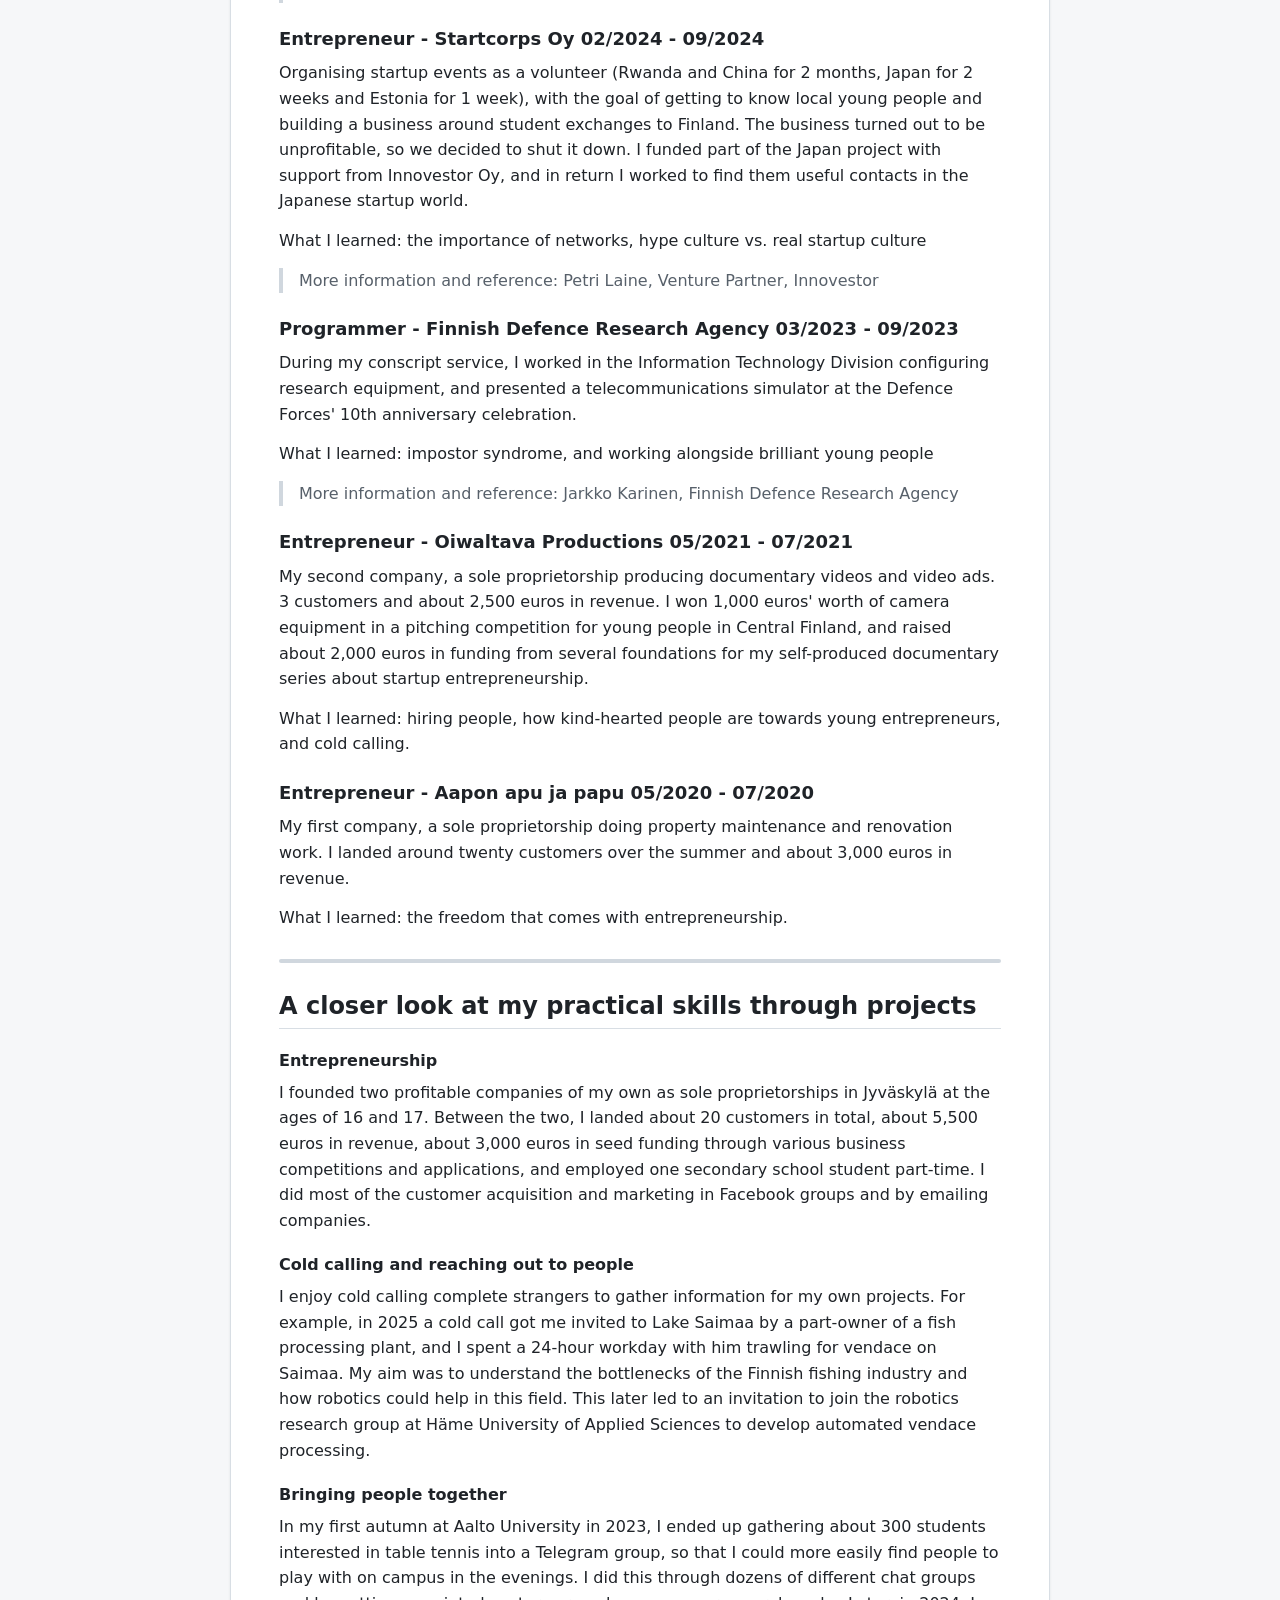
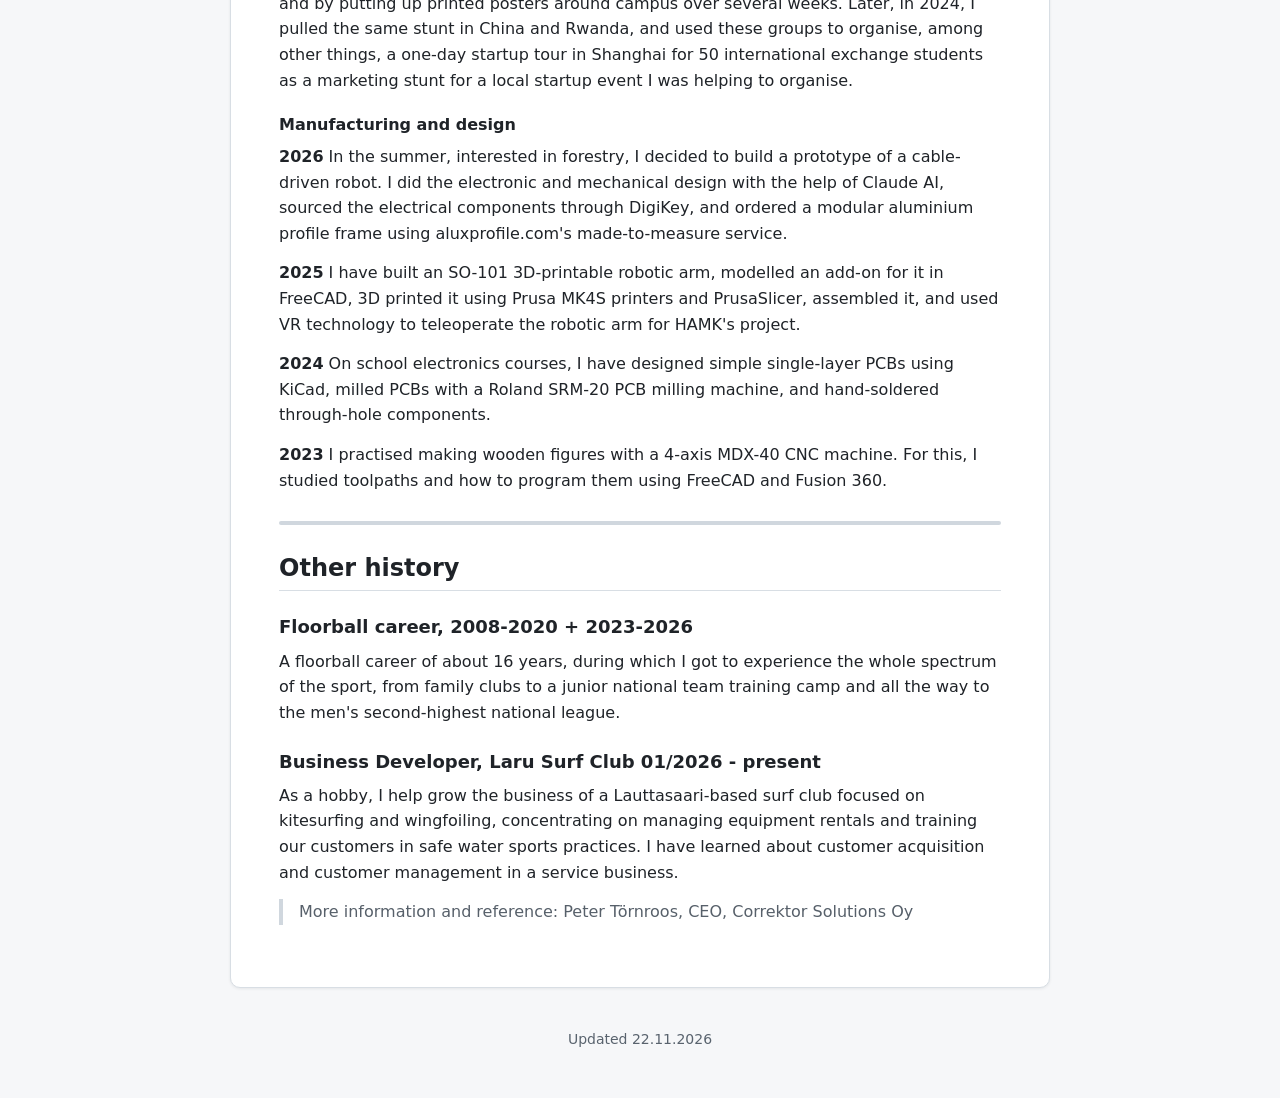
==== commit b5fa76dc: "Update CV 2026-11-22 12:00" ====
--- a/index.html
+++ b/index.html
@@ -301,7 +301,7 @@
 <p>As a hobby, I help grow the business of a Lauttasaari-based surf club focused on kitesurfing and wingfoiling, concentrating on managing equipment rentals and training our customers in safe water sports practices. I have learned about customer acquisition and customer management in a service business.</p>
 <blockquote>More information and reference: Peter Törnroos, CEO, Correktor Solutions Oy</blockquote></div></details>
   </section>
-  <footer class="muted">Updated 21.11.2026</footer>
+  <footer class="muted">Updated 22.11.2026</footer>
 </main>
 
 <dialog id="viewer" aria-label="My work at a glance">
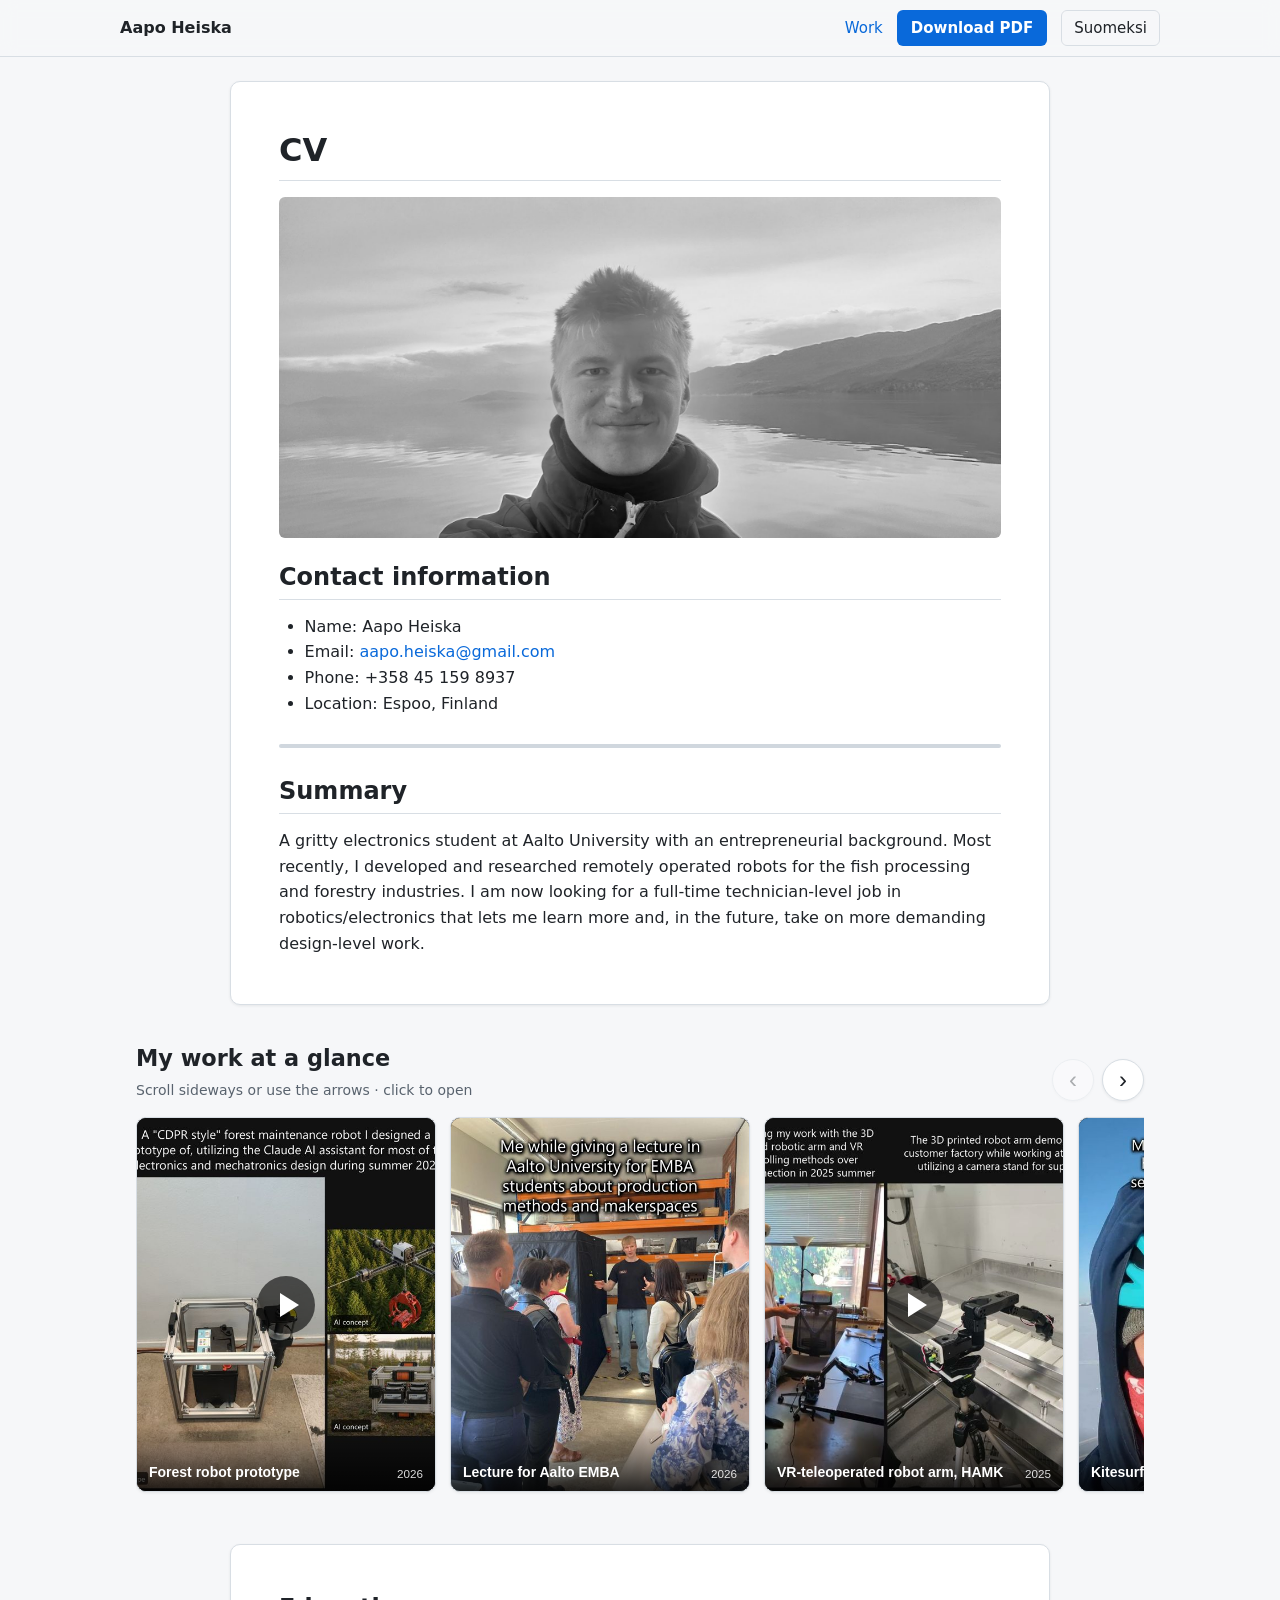
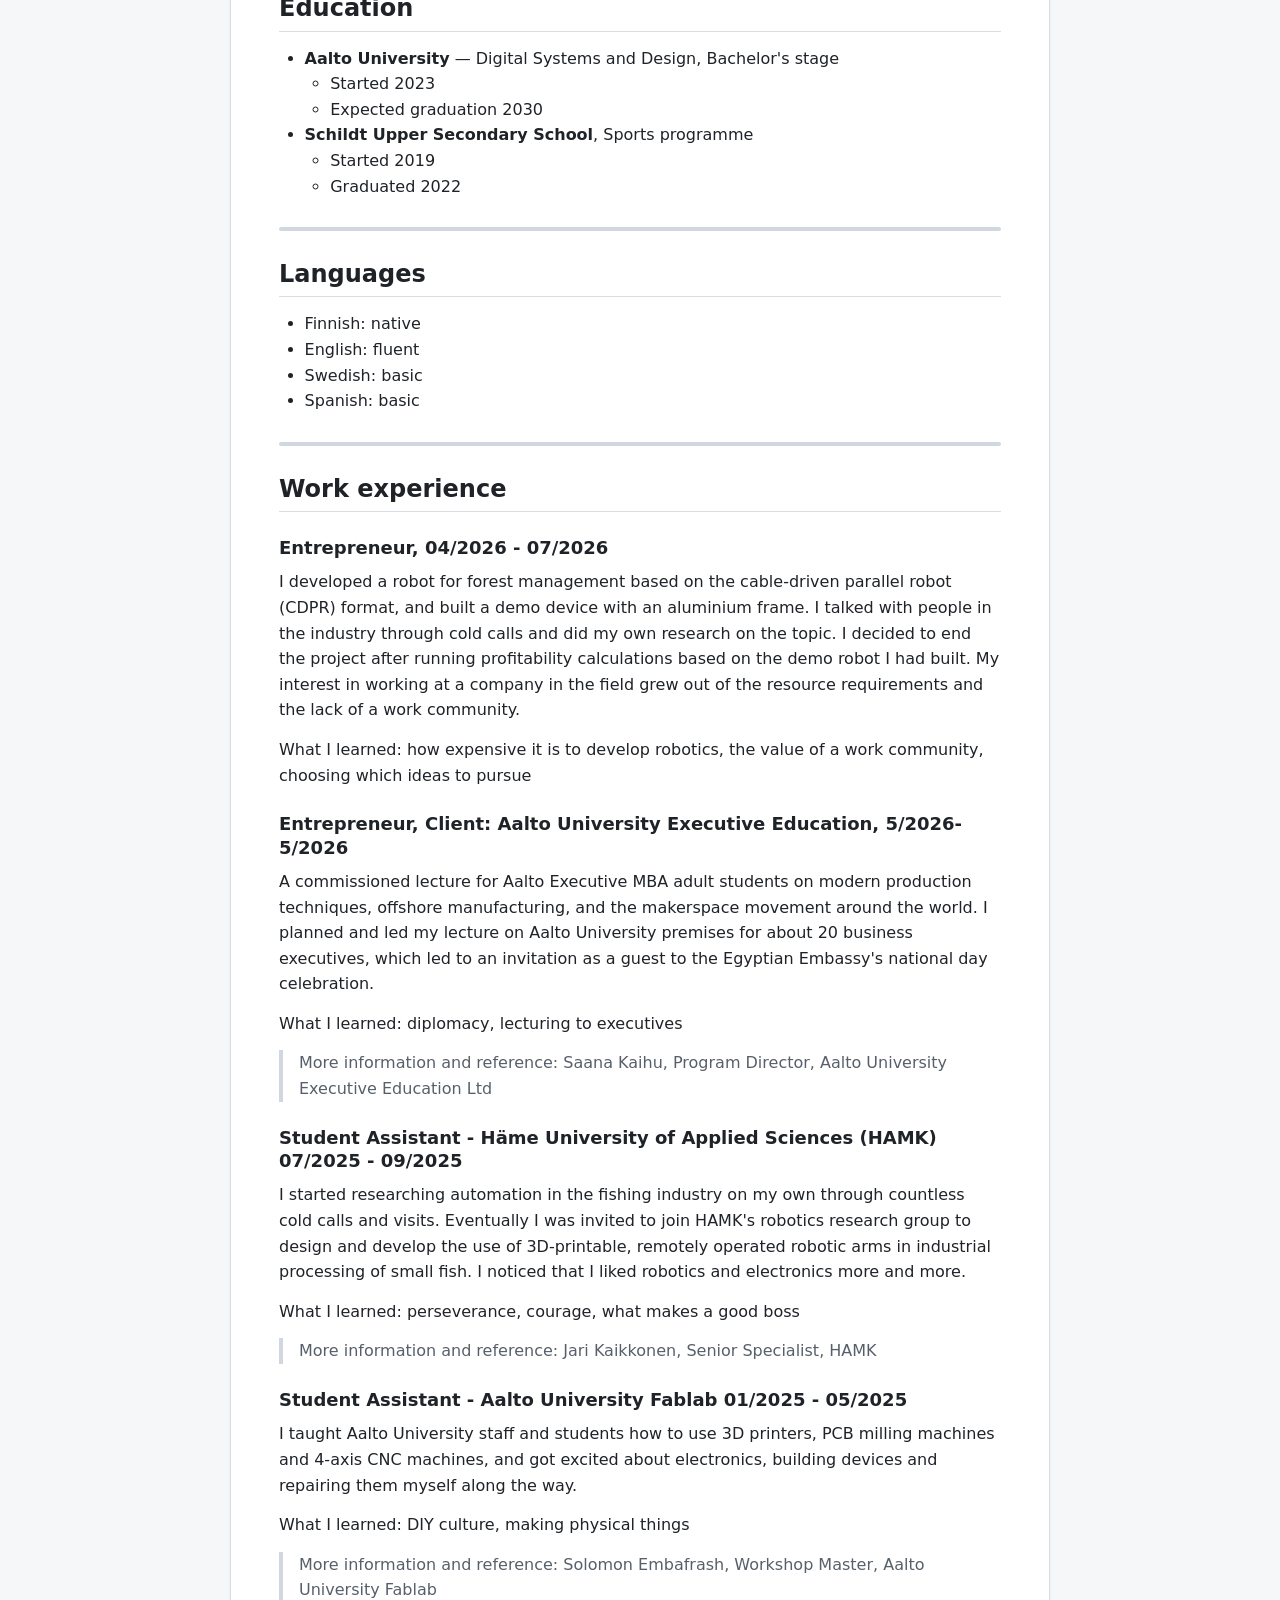
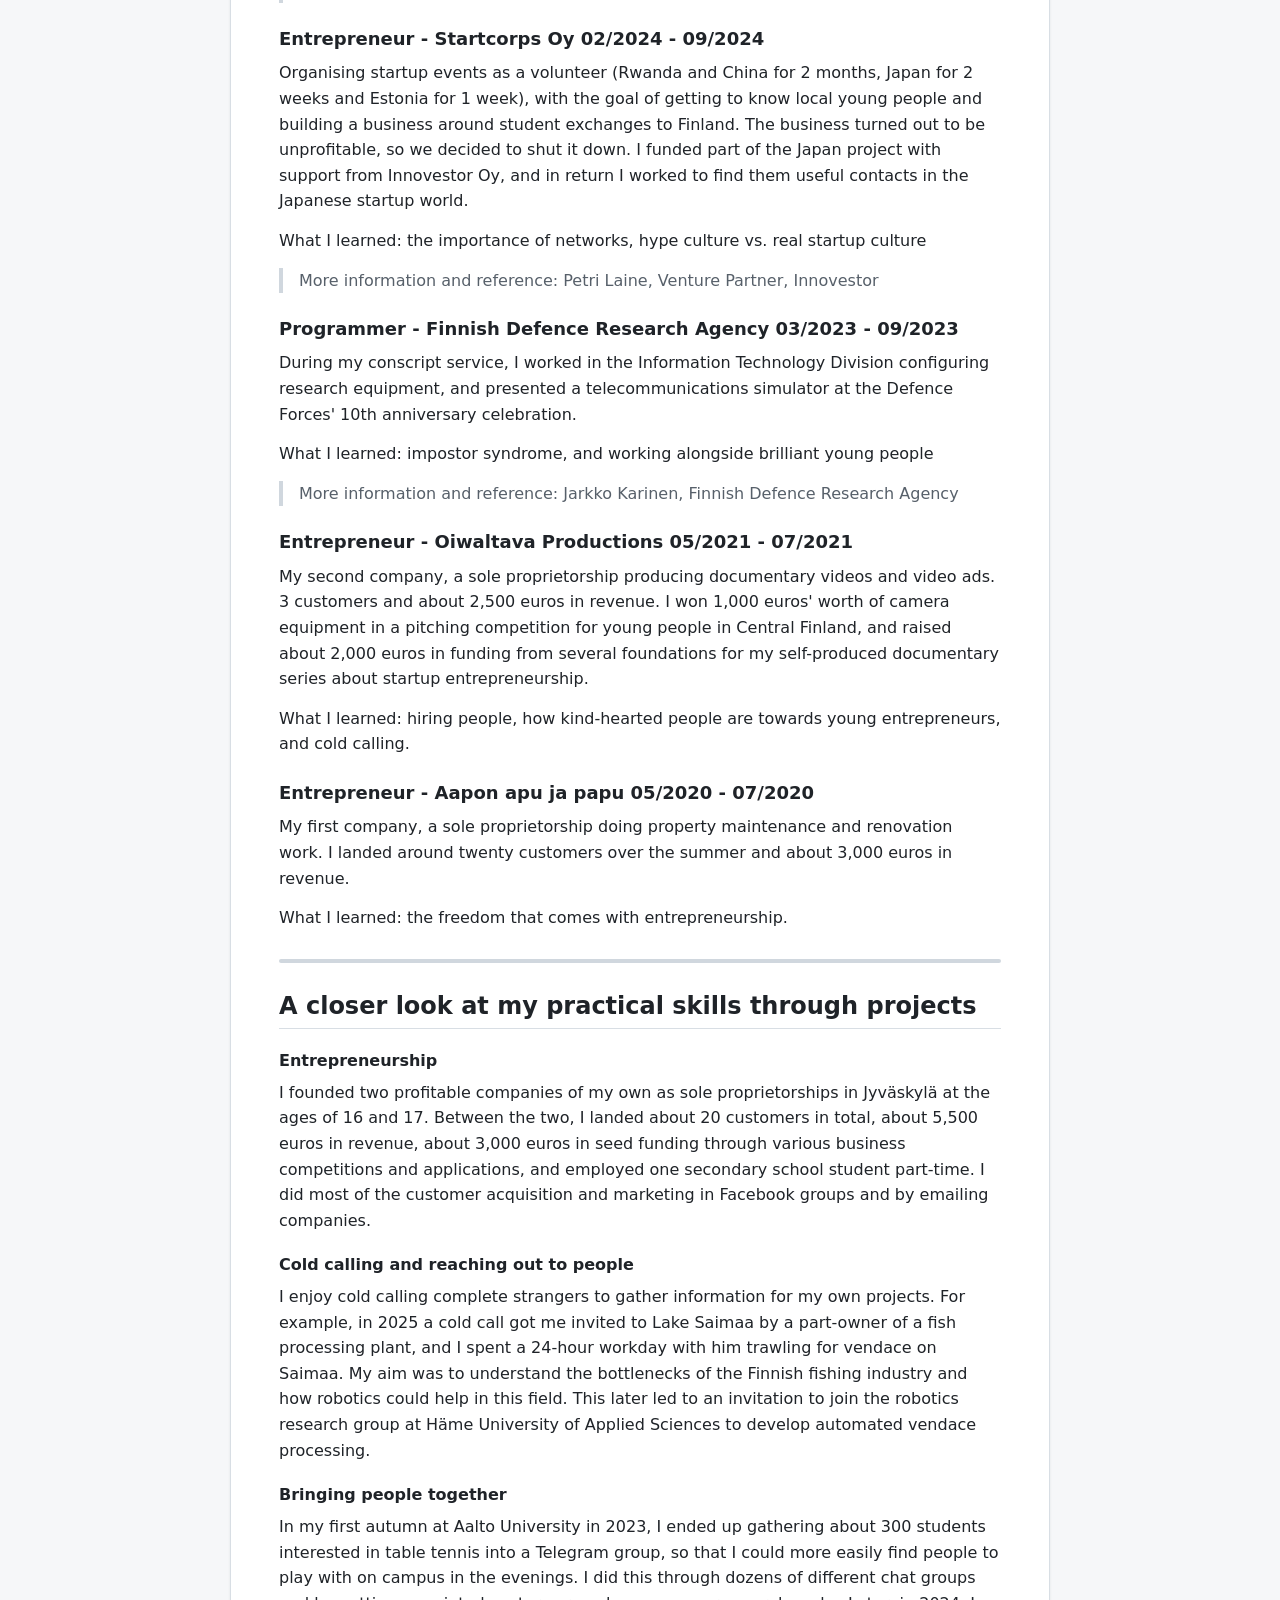
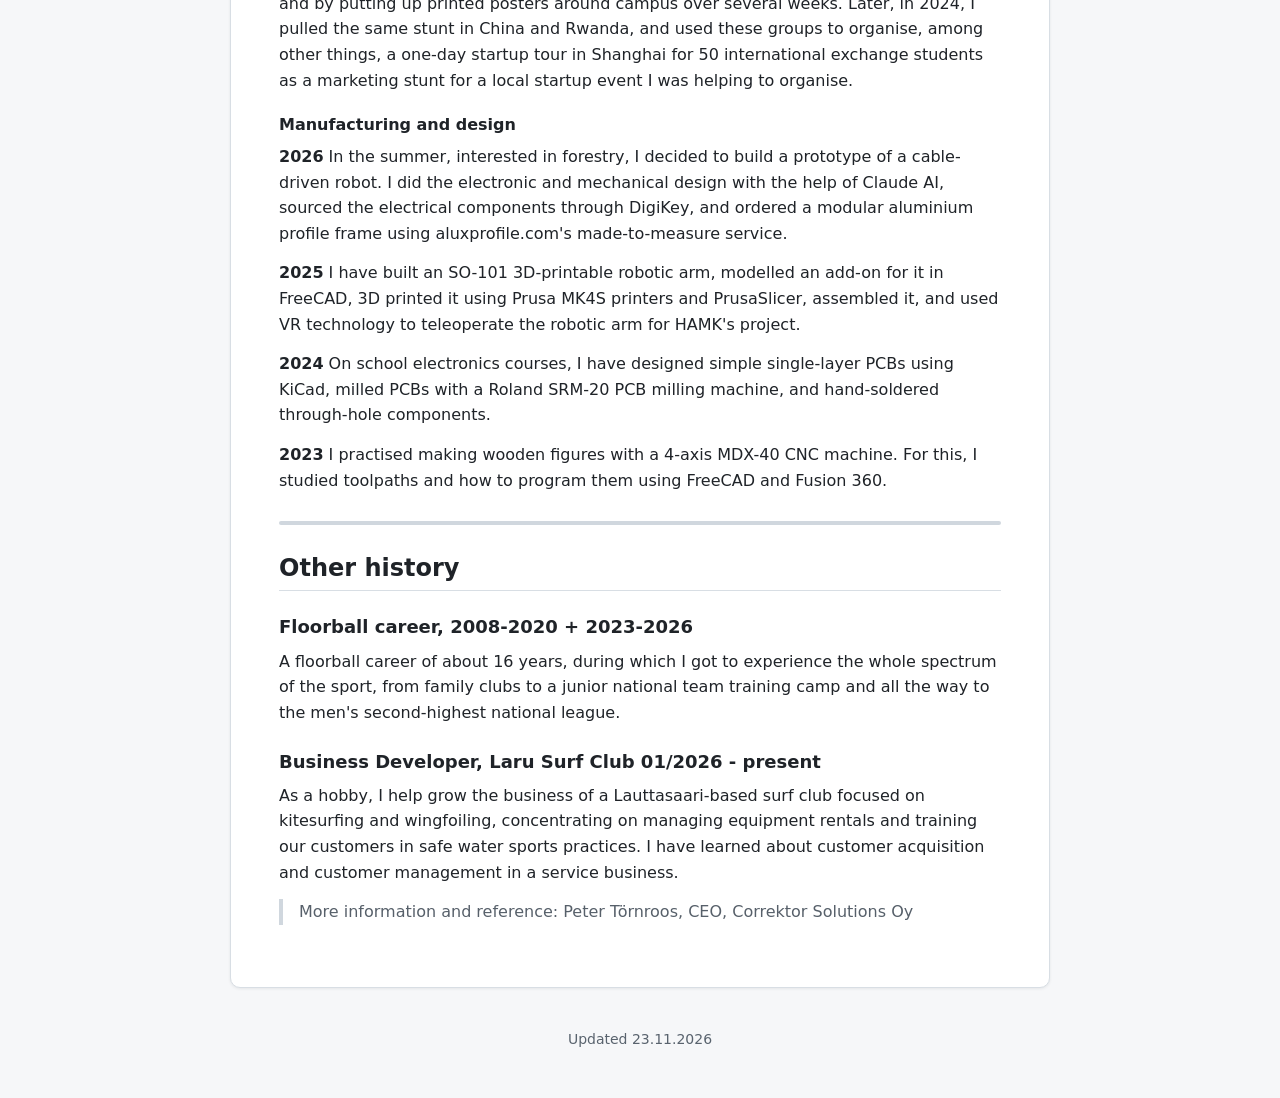
==== commit 779c0c0a: "Update CV 2026-11-23 15:05" ====
--- a/index.html
+++ b/index.html
@@ -301,7 +301,7 @@
 <p>As a hobby, I help grow the business of a Lauttasaari-based surf club focused on kitesurfing and wingfoiling, concentrating on managing equipment rentals and training our customers in safe water sports practices. I have learned about customer acquisition and customer management in a service business.</p>
 <blockquote>More information and reference: Peter Törnroos, CEO, Correktor Solutions Oy</blockquote></div></details>
   </section>
-  <footer class="muted">Updated 22.11.2026</footer>
+  <footer class="muted">Updated 23.11.2026</footer>
 </main>
 
 <dialog id="viewer" aria-label="My work at a glance">
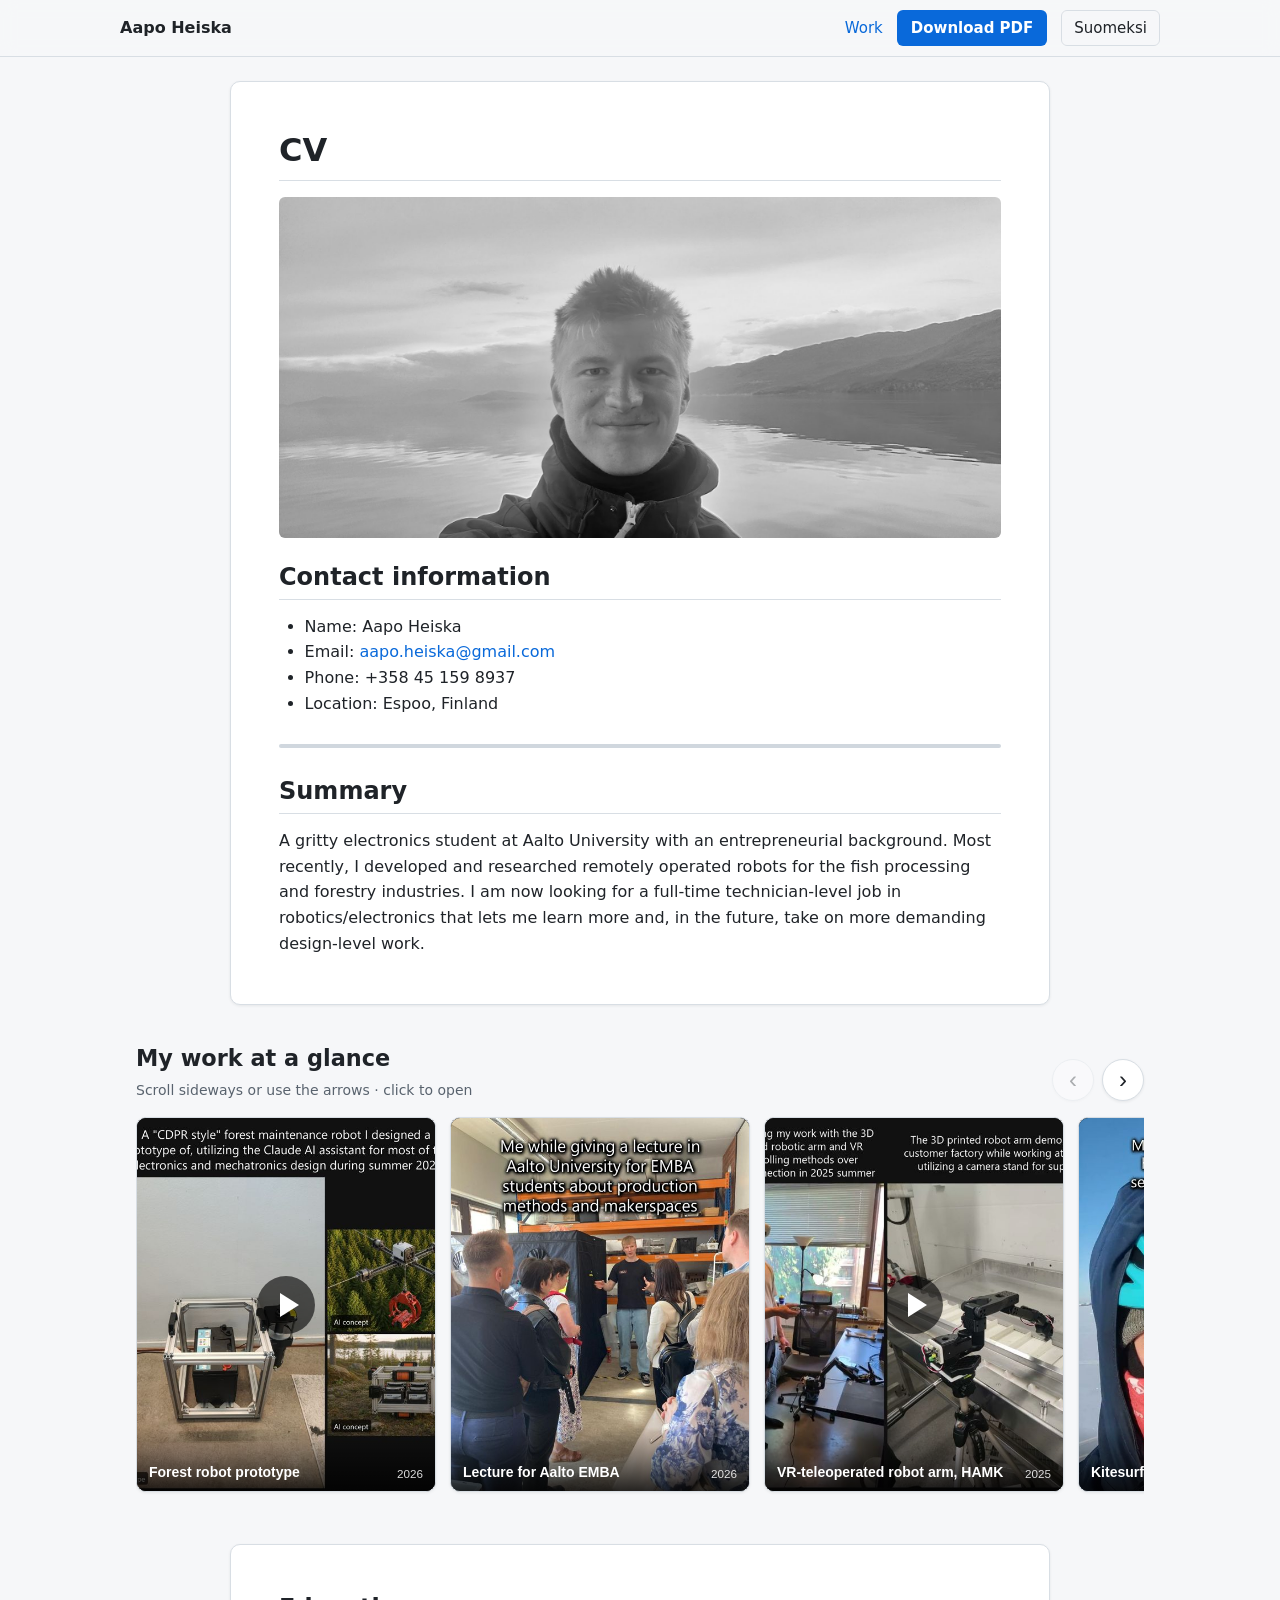
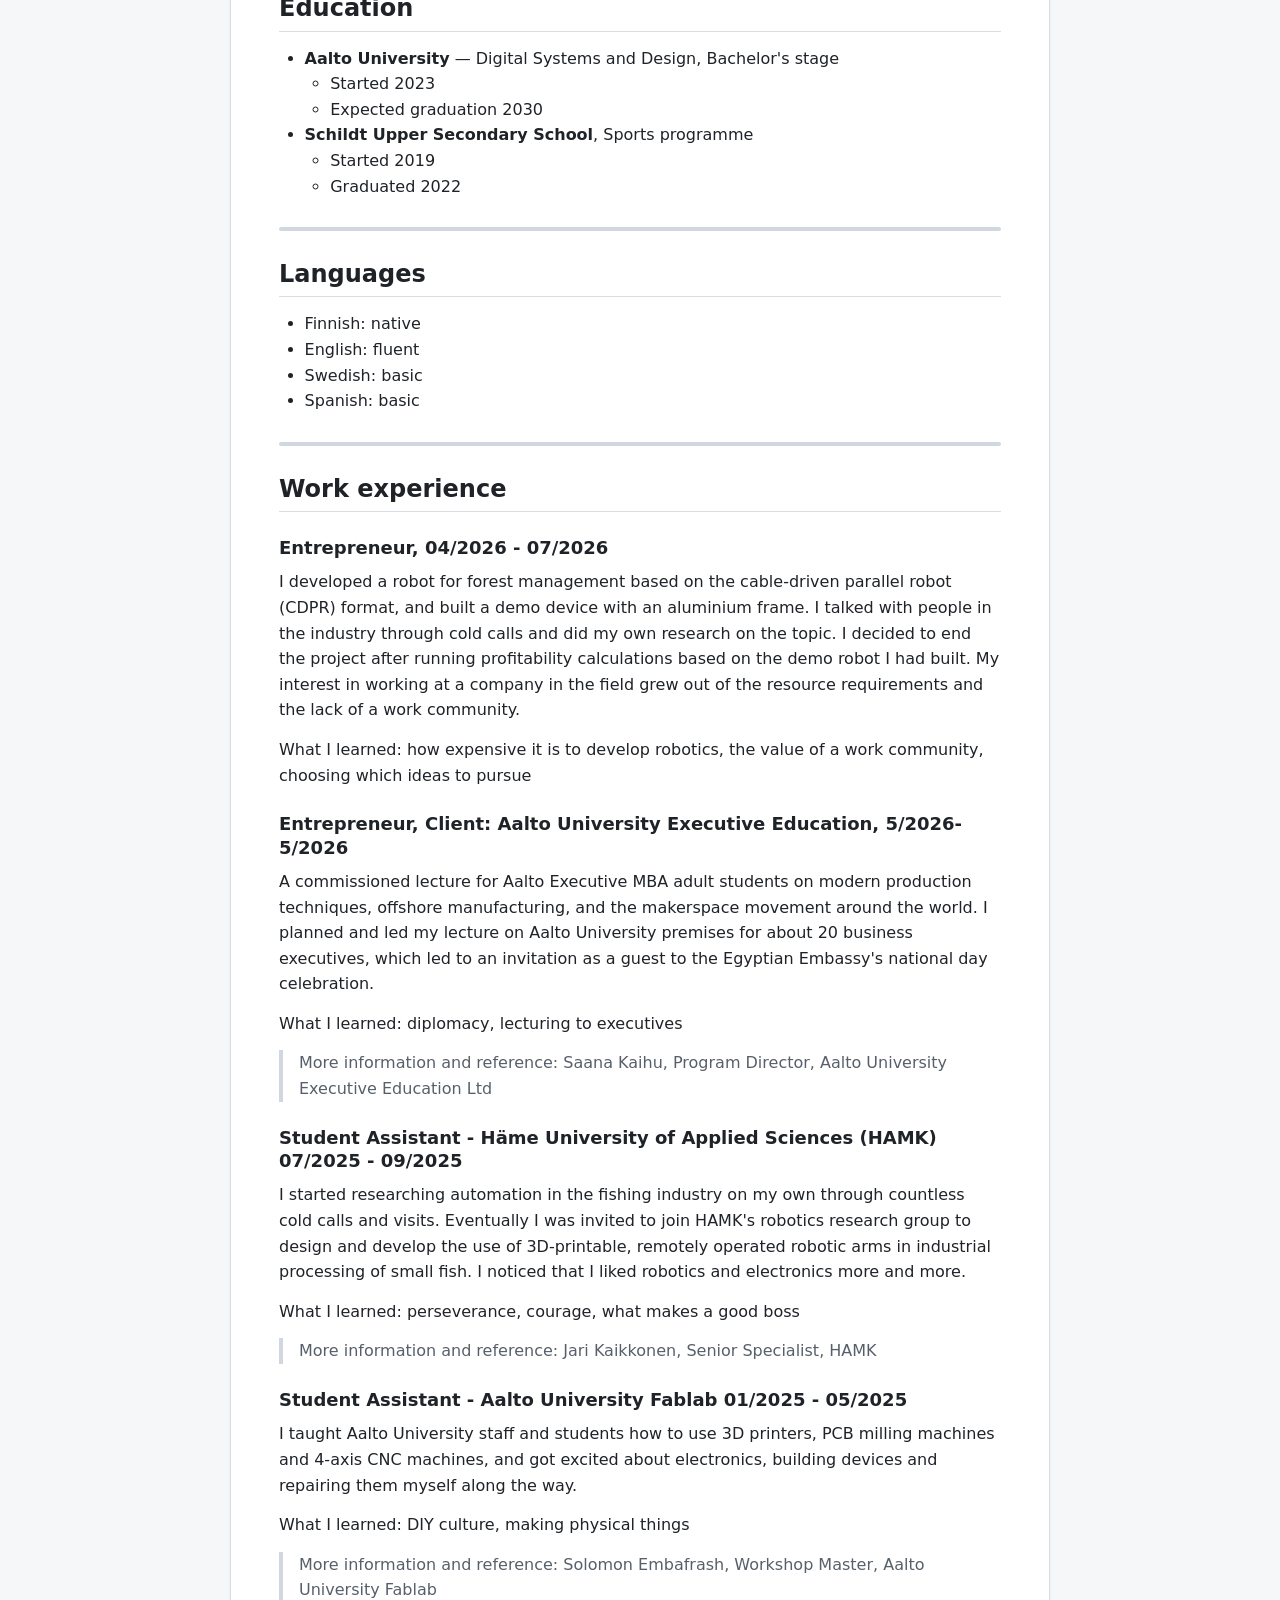
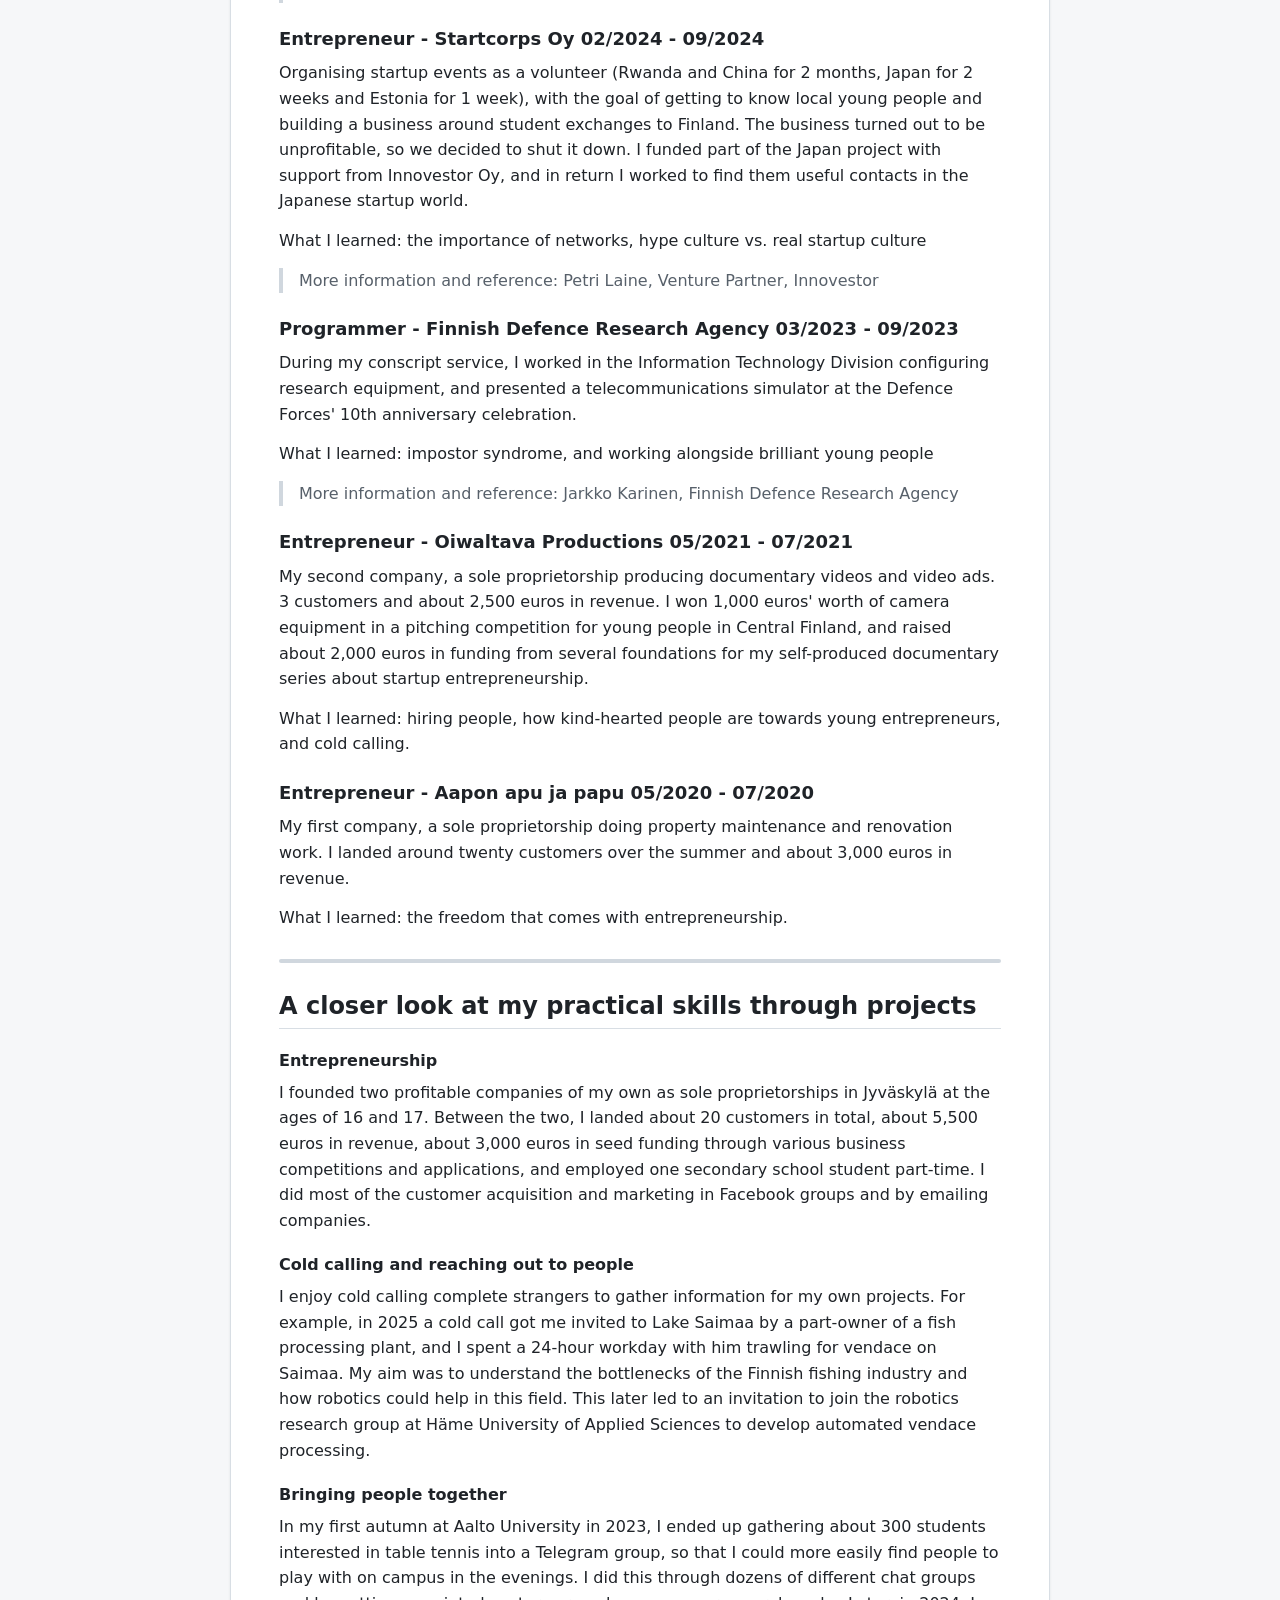
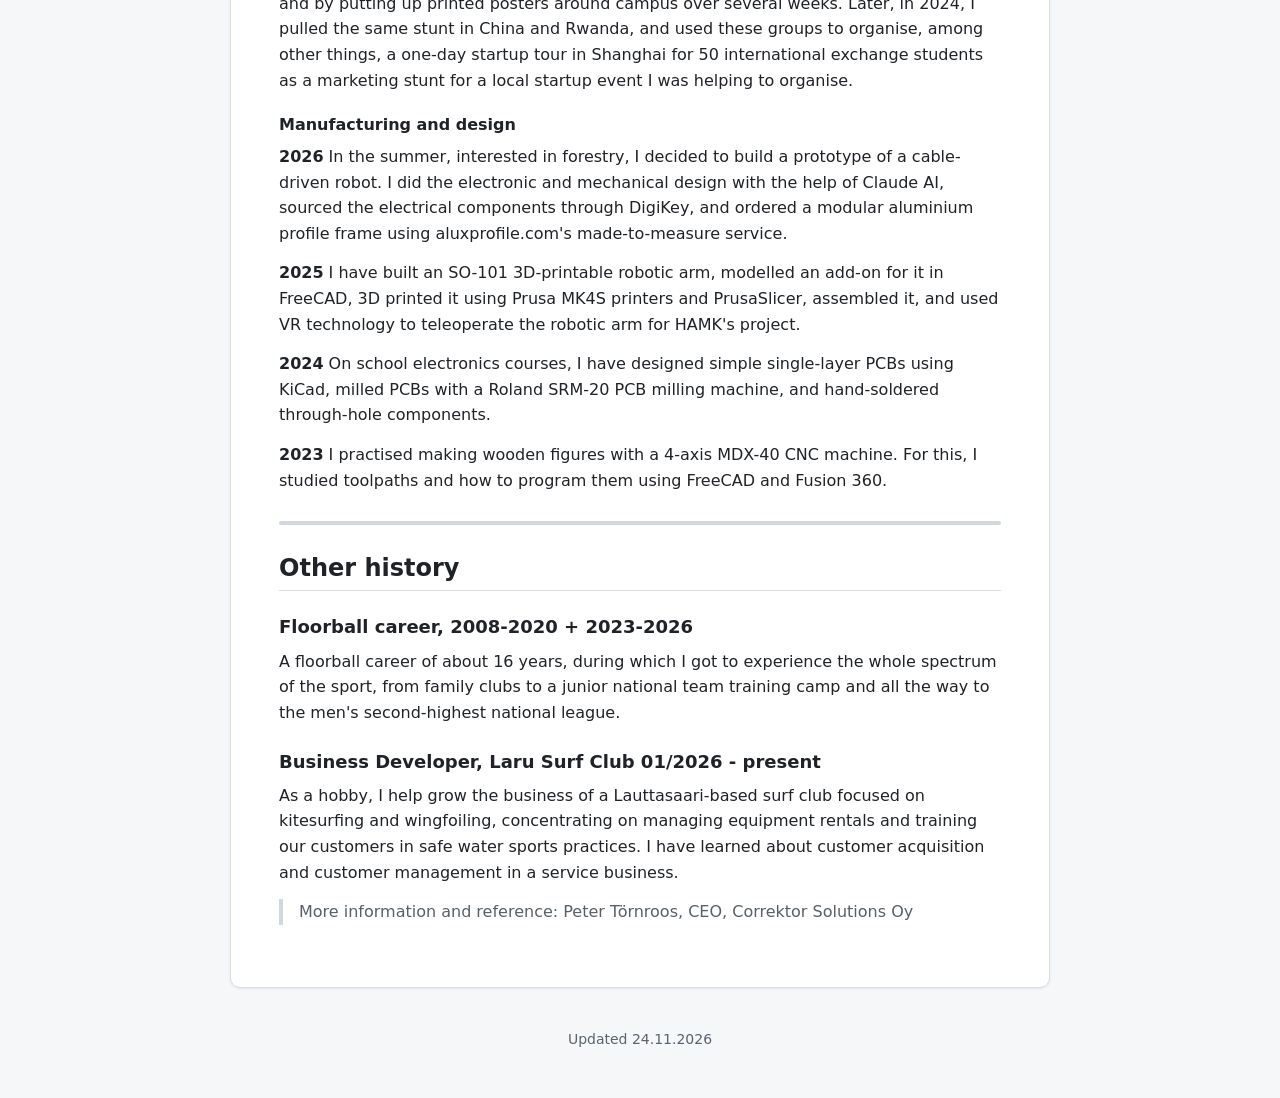
==== commit fa3f57e4: "Update CV 2026-11-24 11:11" ====
--- a/index.html
+++ b/index.html
@@ -301,7 +301,7 @@
 <p>As a hobby, I help grow the business of a Lauttasaari-based surf club focused on kitesurfing and wingfoiling, concentrating on managing equipment rentals and training our customers in safe water sports practices. I have learned about customer acquisition and customer management in a service business.</p>
 <blockquote>More information and reference: Peter Törnroos, CEO, Correktor Solutions Oy</blockquote></div></details>
   </section>
-  <footer class="muted">Updated 23.11.2026</footer>
+  <footer class="muted">Updated 24.11.2026</footer>
 </main>
 
 <dialog id="viewer" aria-label="My work at a glance">
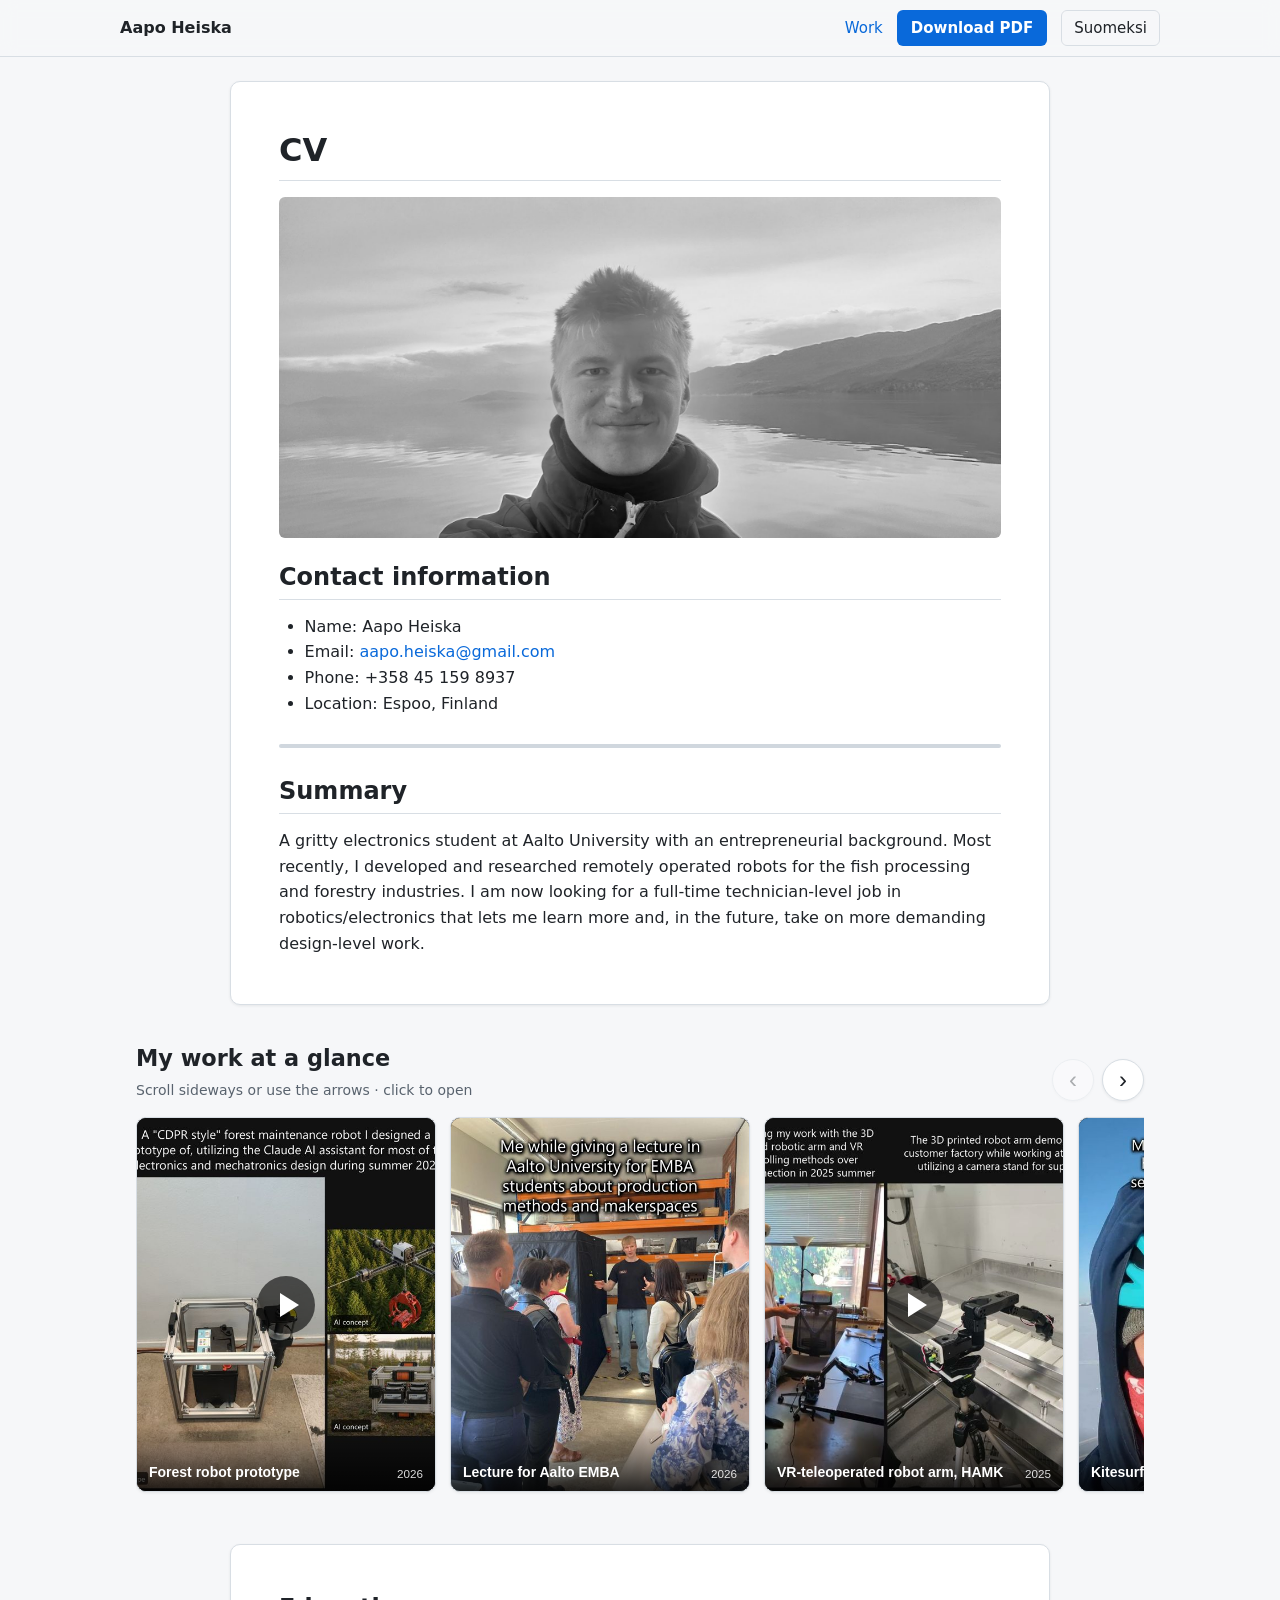
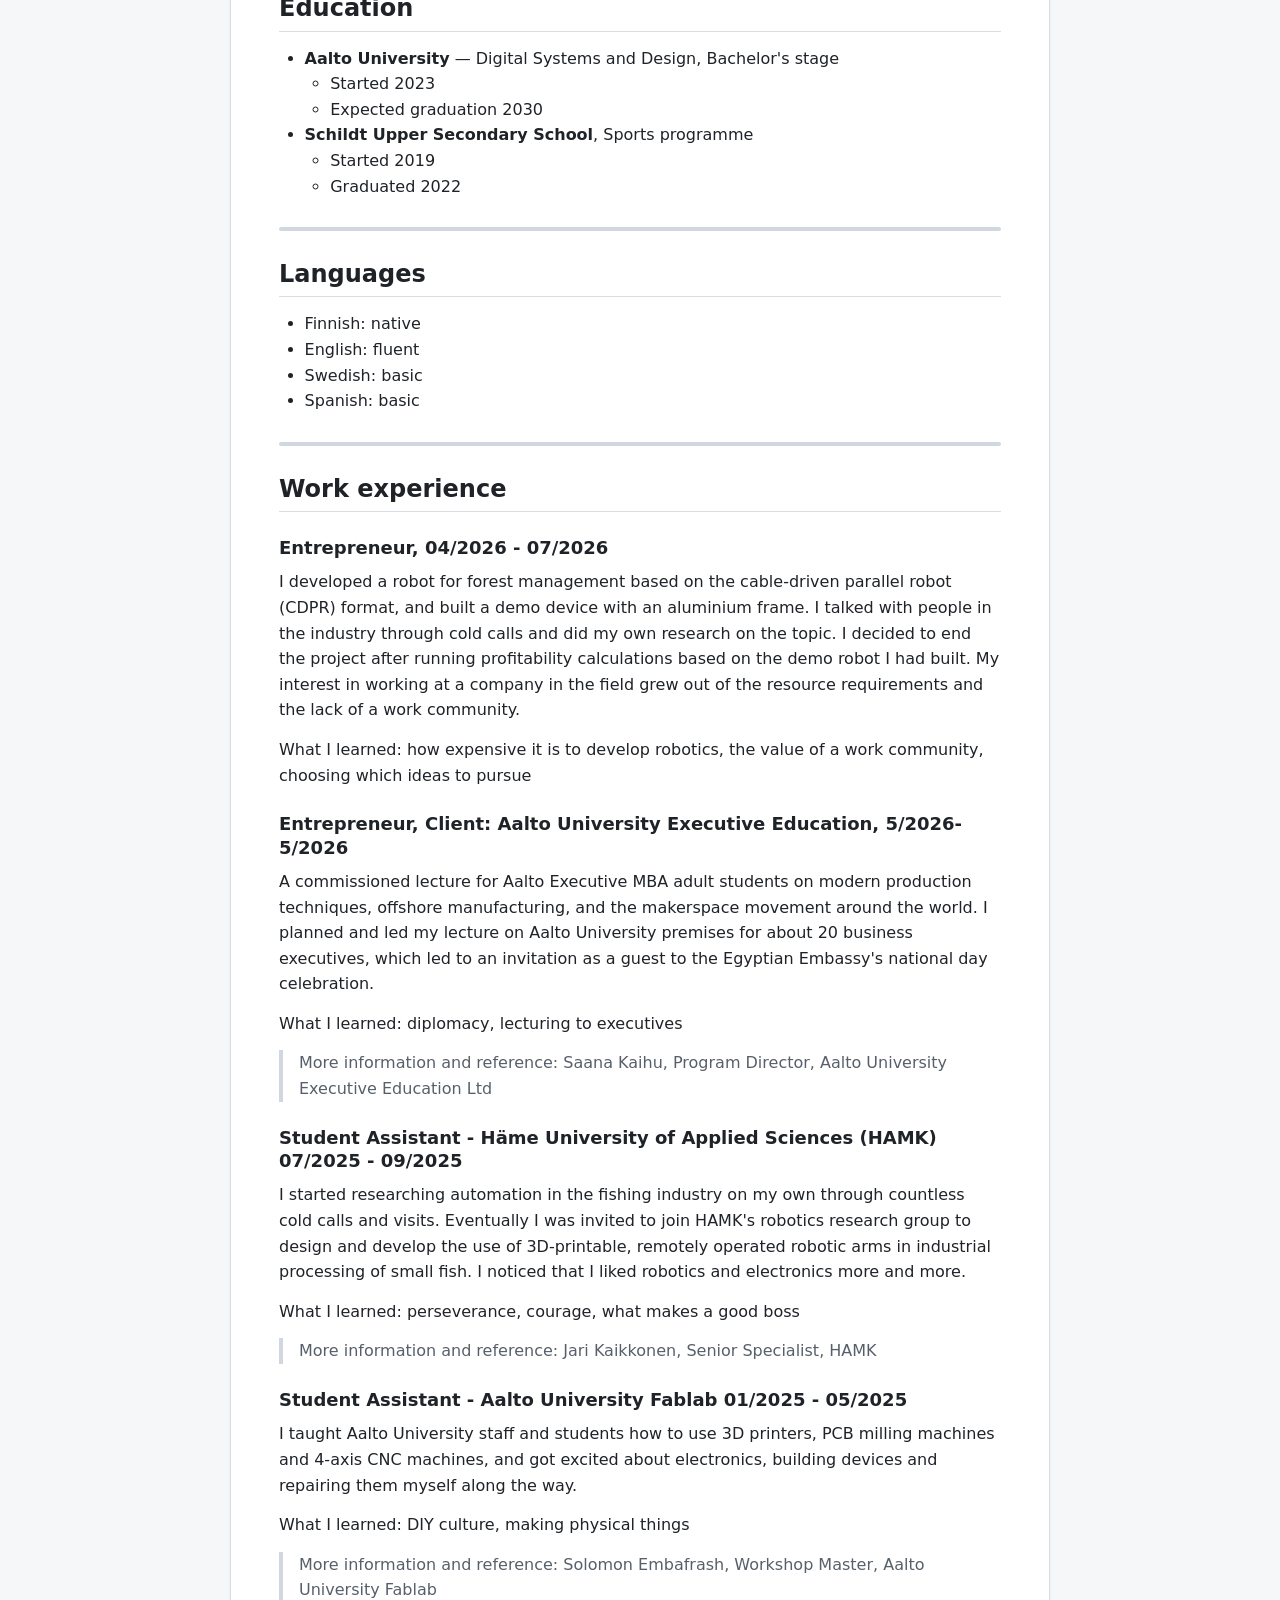
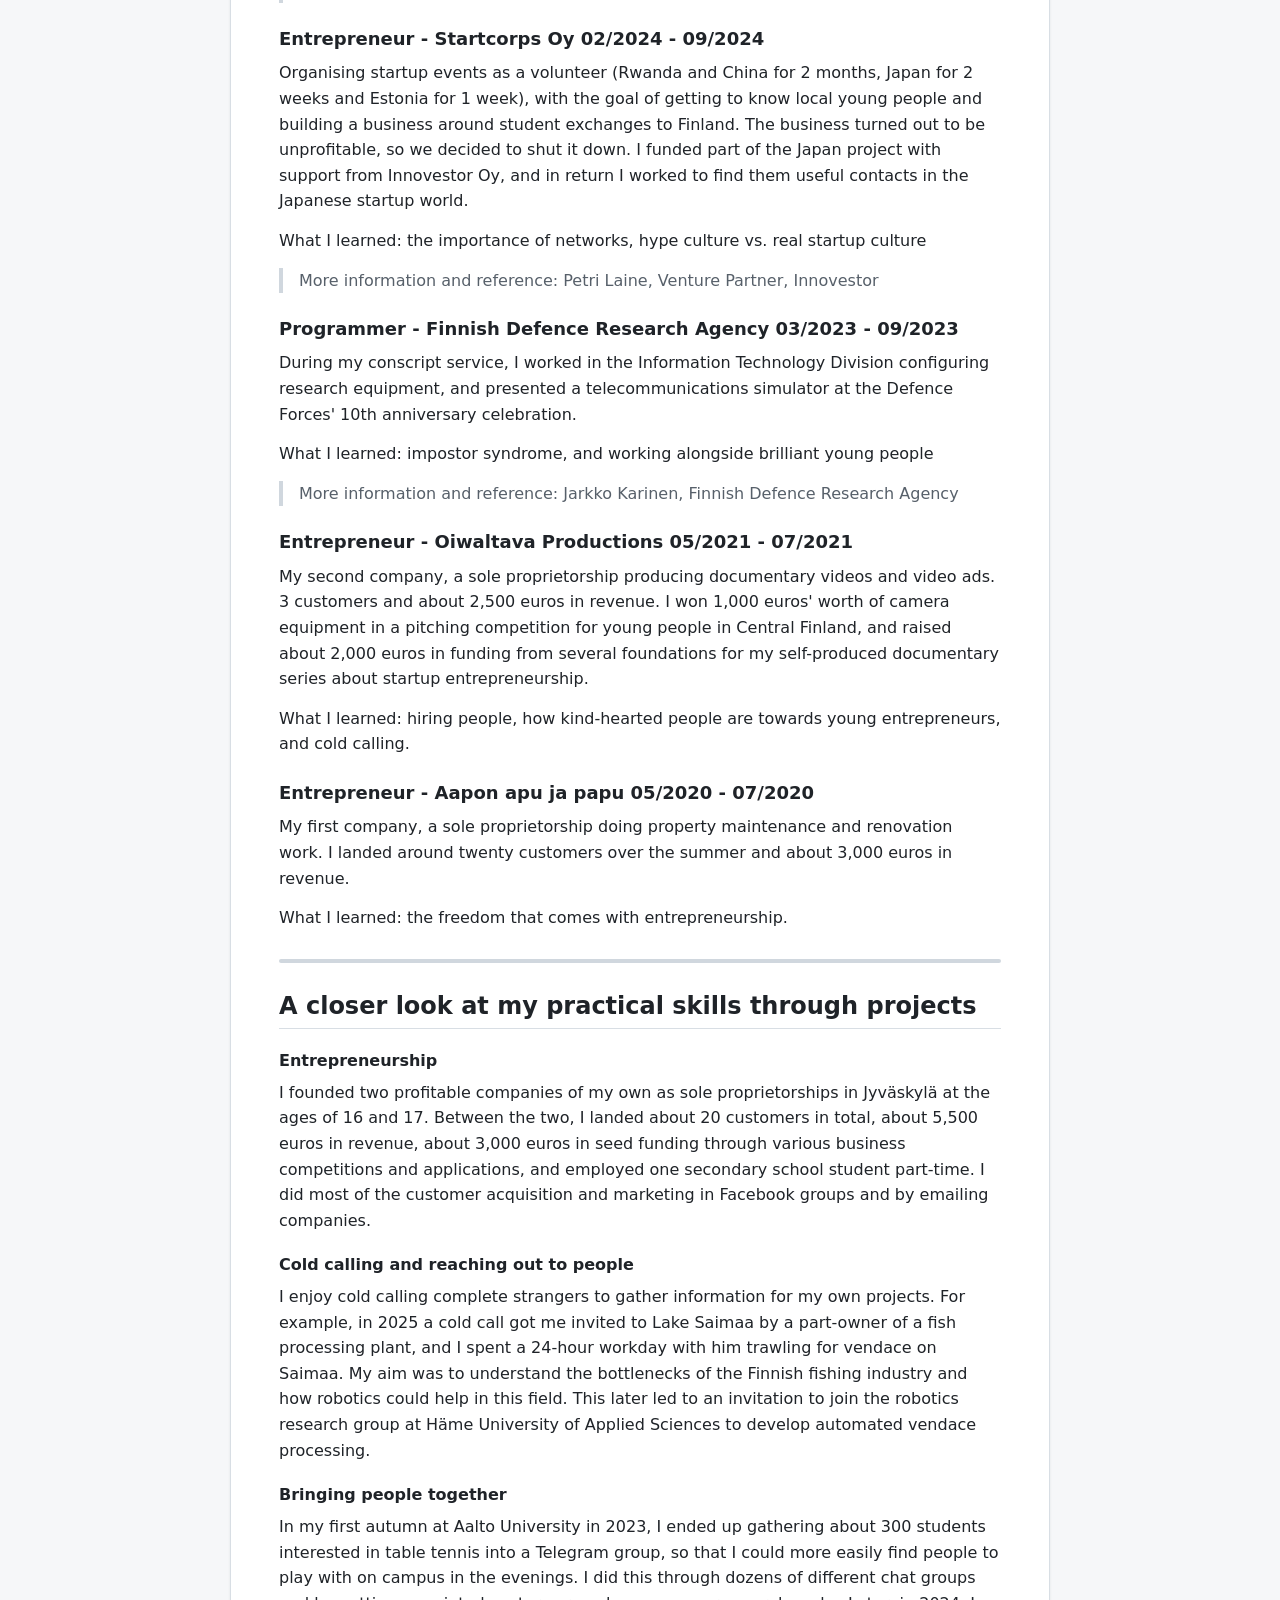
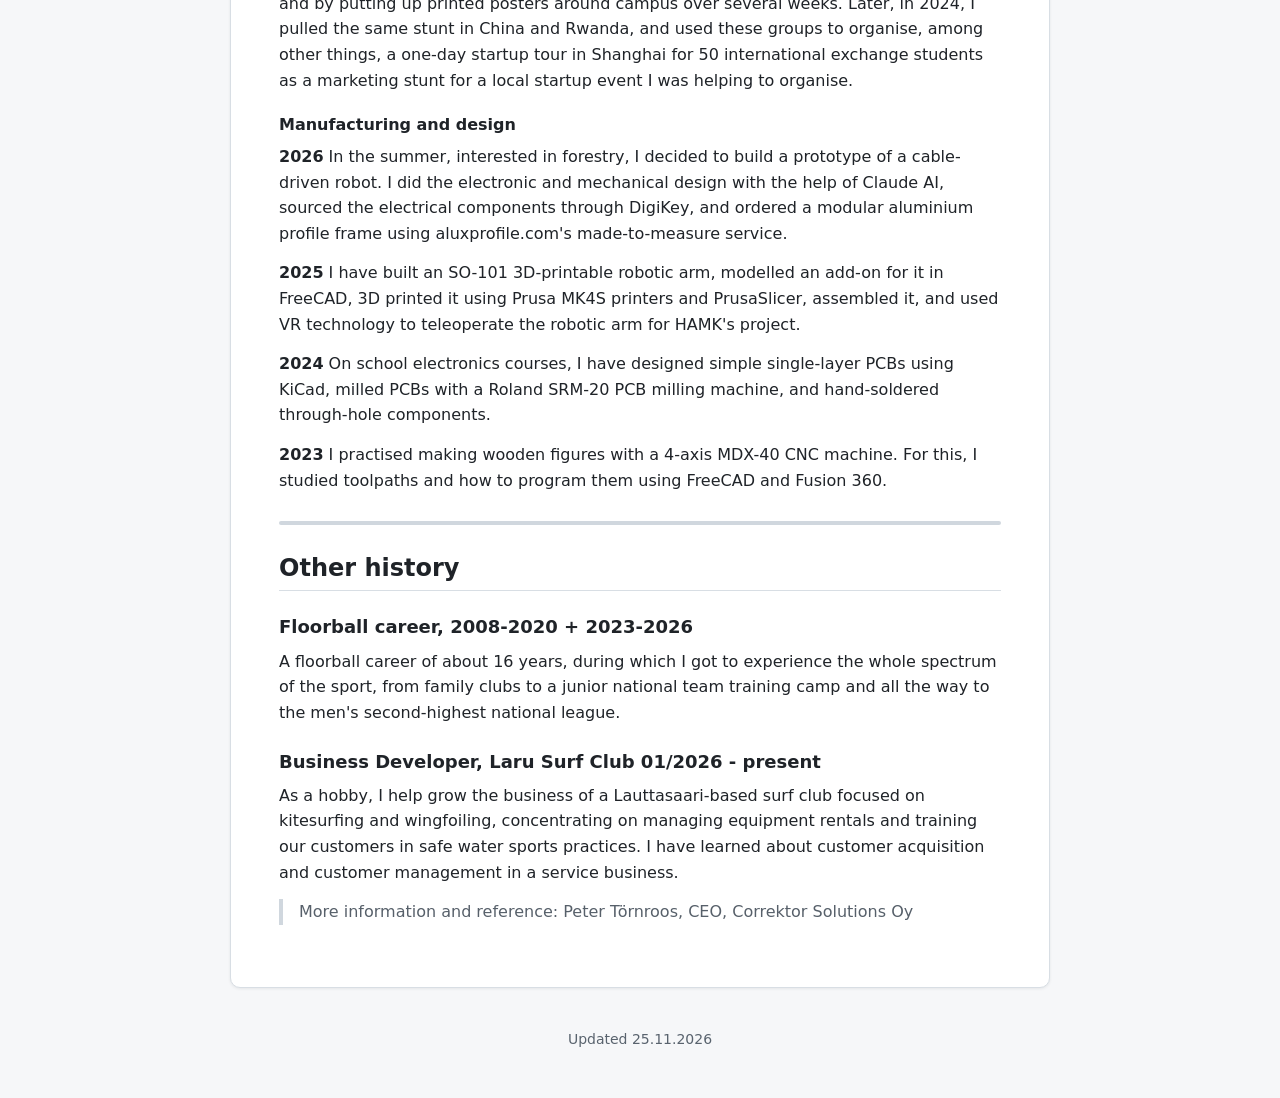
==== commit 75fd90f3: "Update CV 2026-11-25 10:50" ====
--- a/index.html
+++ b/index.html
@@ -301,7 +301,7 @@
 <p>As a hobby, I help grow the business of a Lauttasaari-based surf club focused on kitesurfing and wingfoiling, concentrating on managing equipment rentals and training our customers in safe water sports practices. I have learned about customer acquisition and customer management in a service business.</p>
 <blockquote>More information and reference: Peter Törnroos, CEO, Correktor Solutions Oy</blockquote></div></details>
   </section>
-  <footer class="muted">Updated 24.11.2026</footer>
+  <footer class="muted">Updated 25.11.2026</footer>
 </main>
 
 <dialog id="viewer" aria-label="My work at a glance">
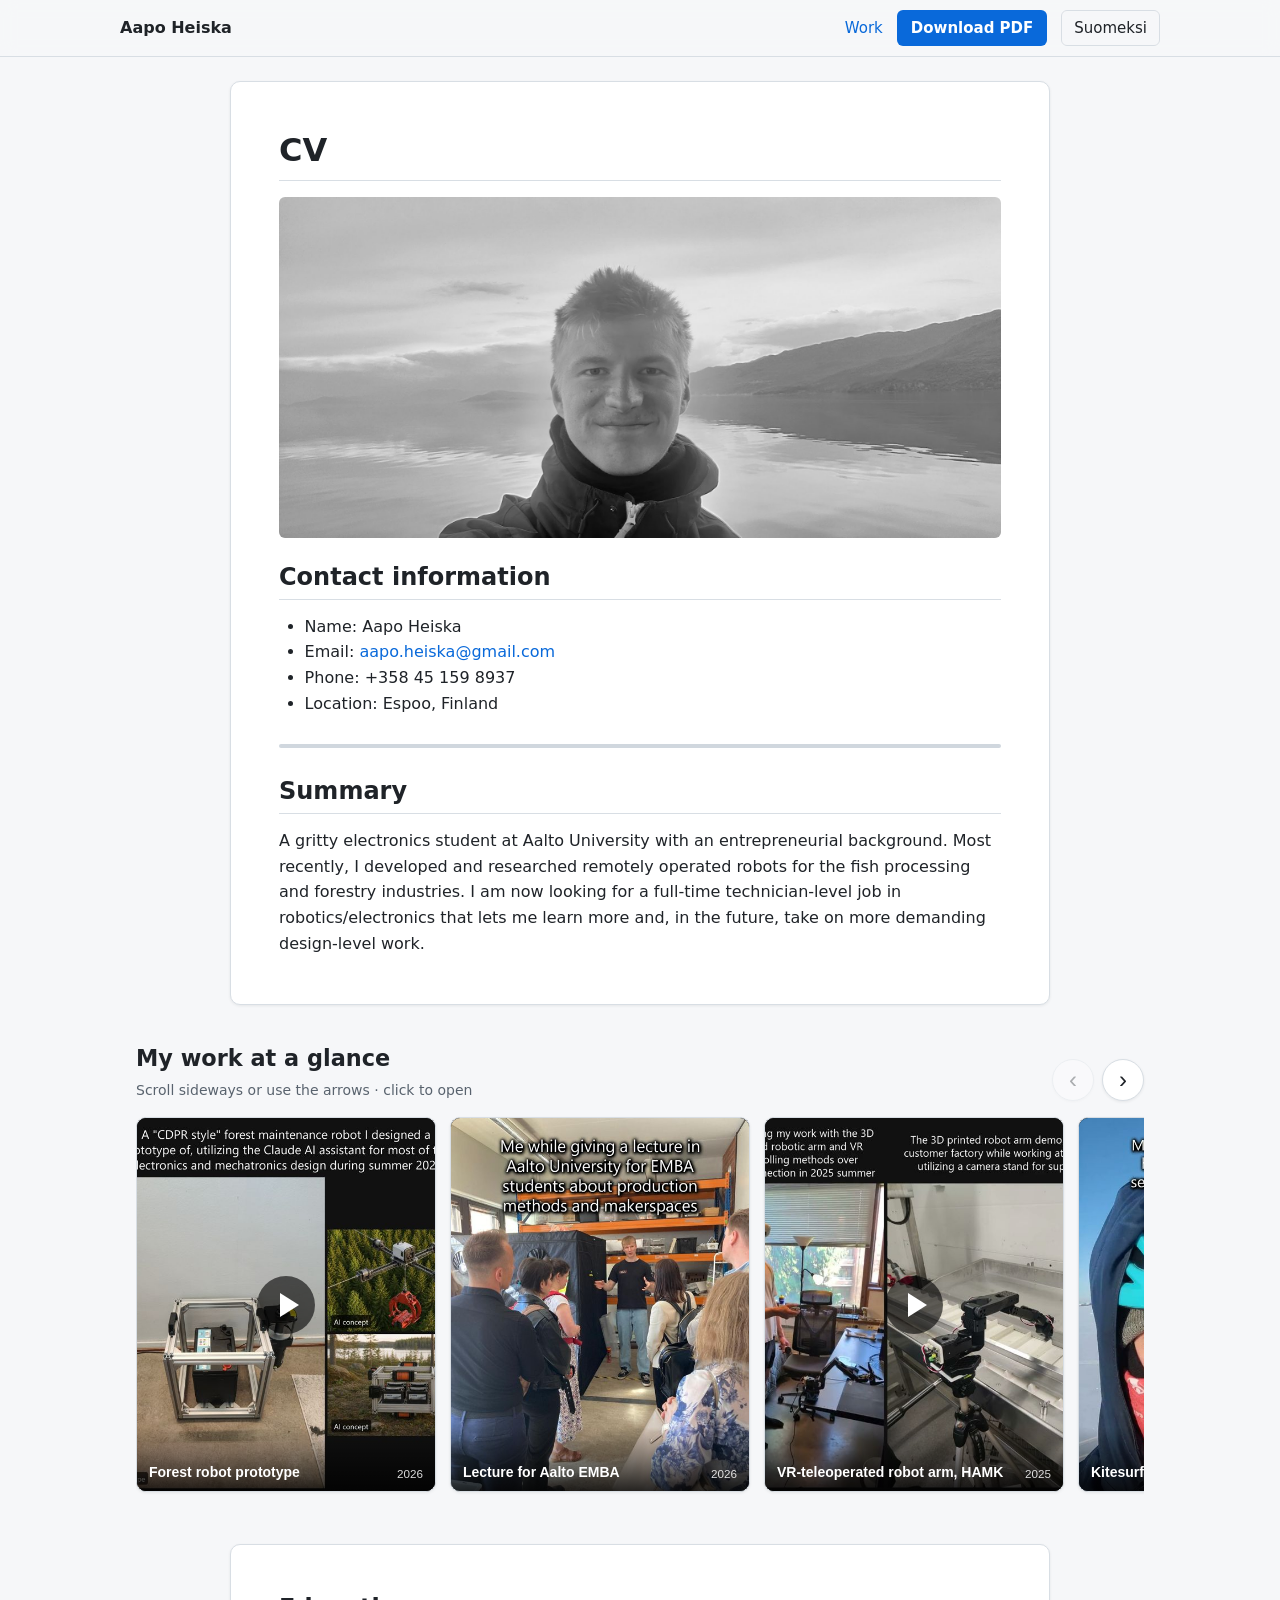
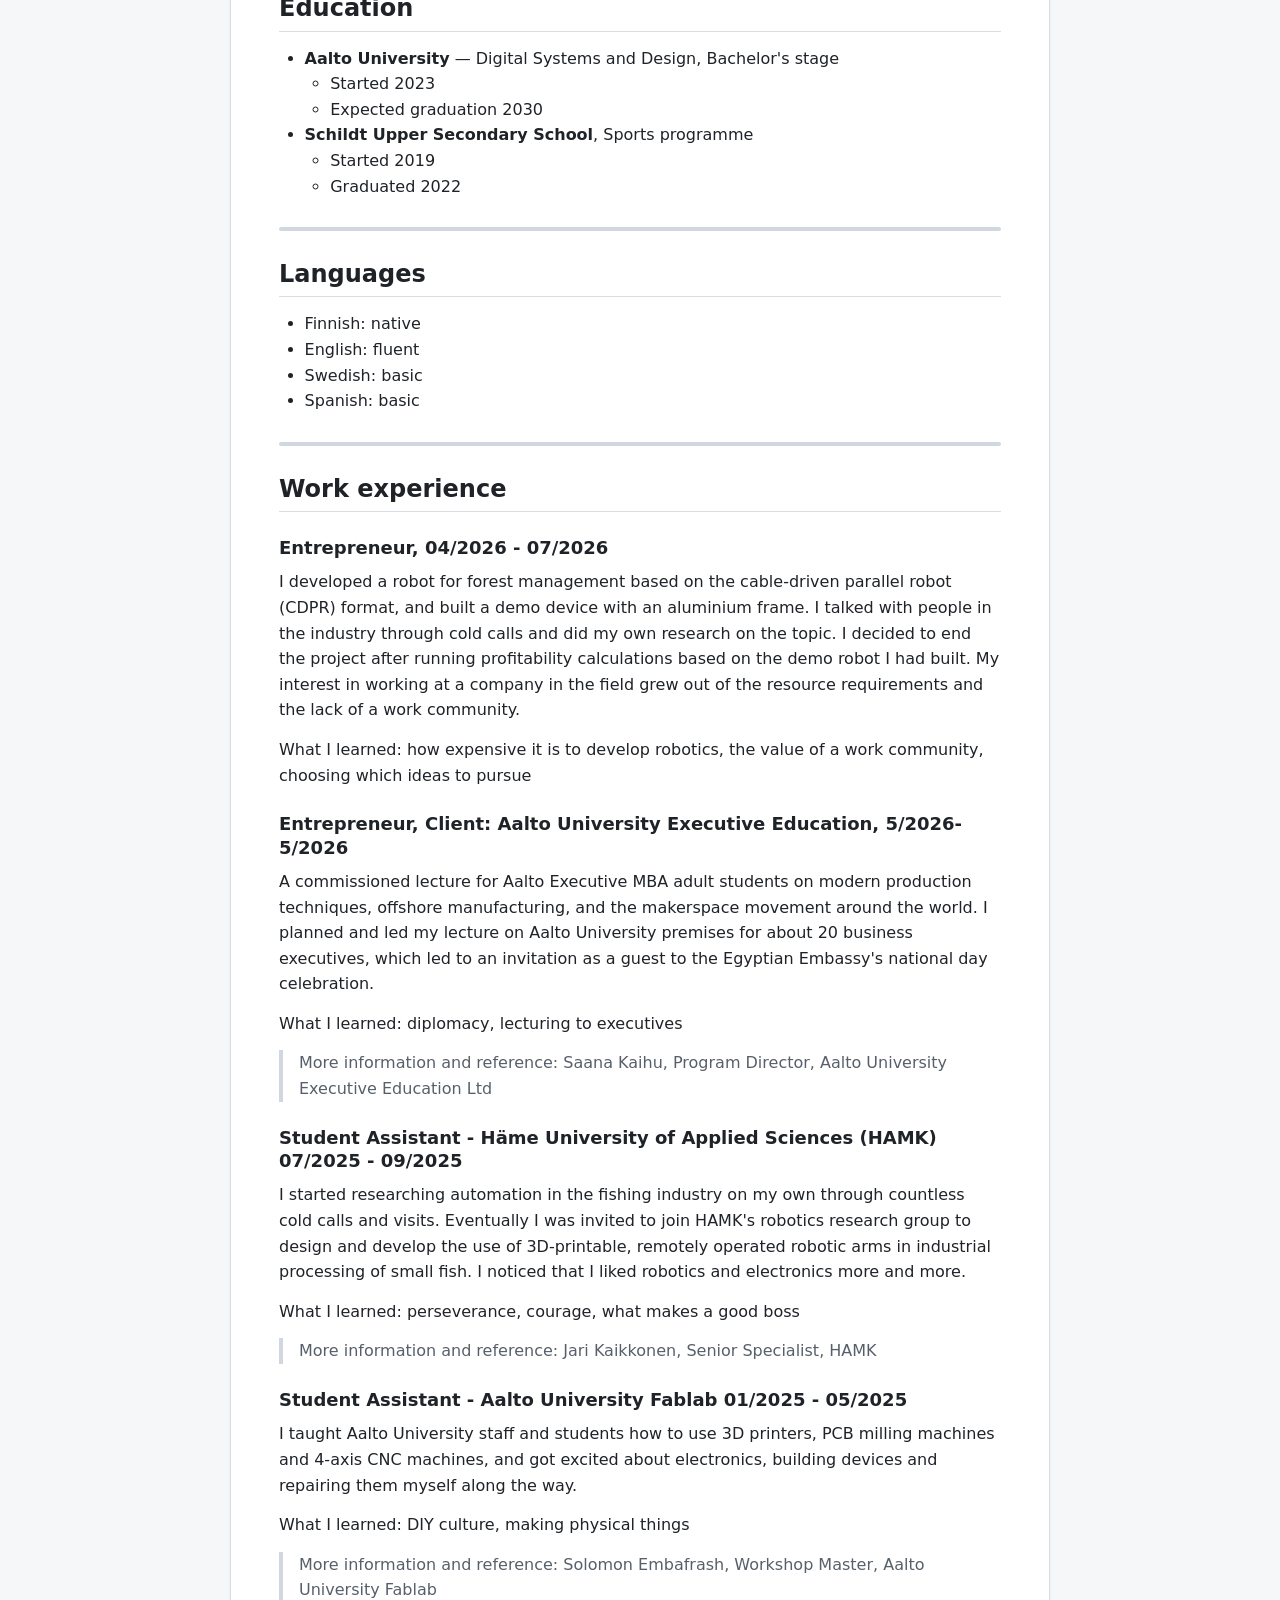
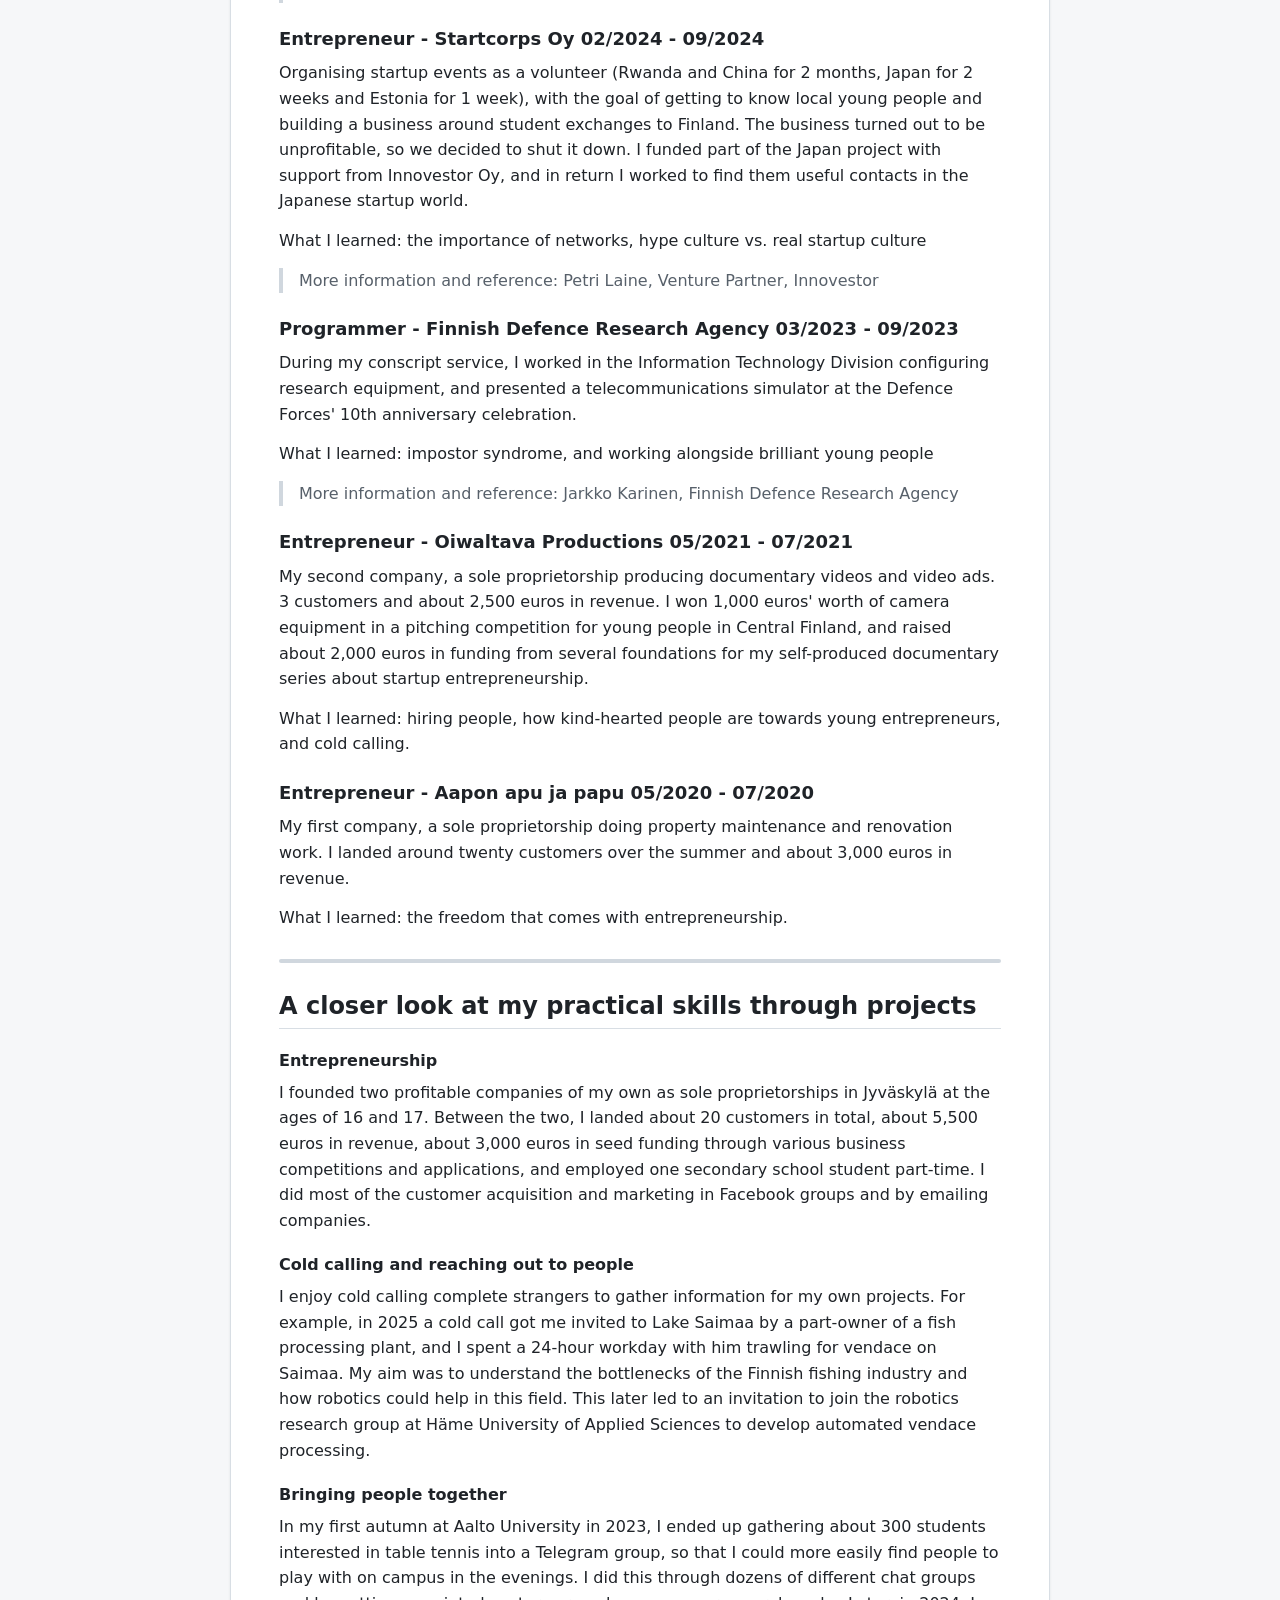
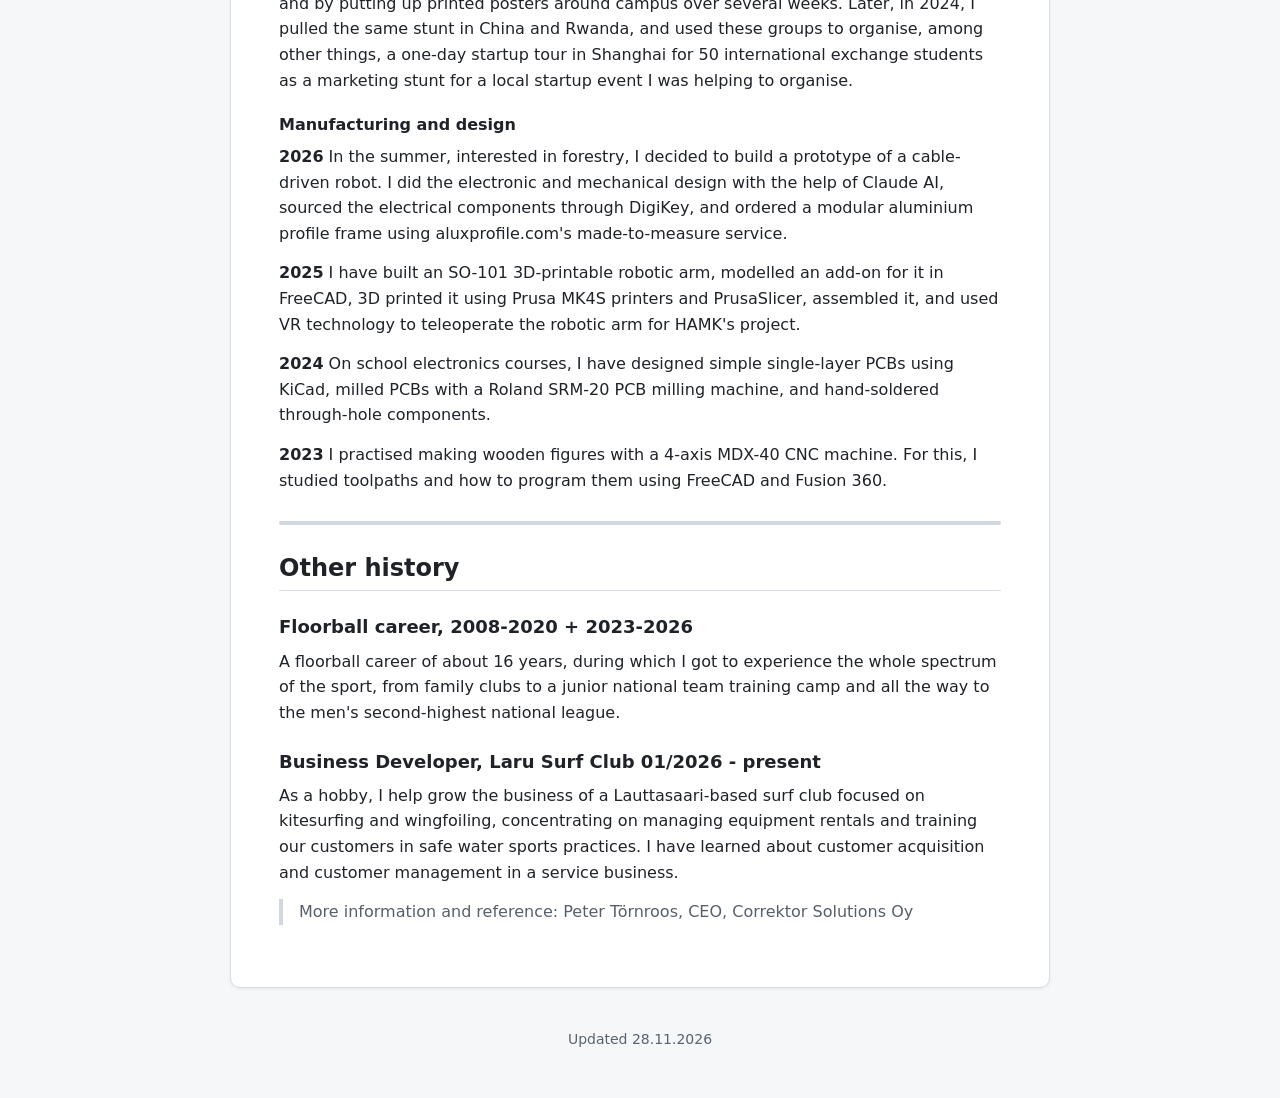
==== commit 68a84c41: "Update CV 2026-11-28 00:39" ====
--- a/index.html
+++ b/index.html
@@ -301,7 +301,7 @@
 <p>As a hobby, I help grow the business of a Lauttasaari-based surf club focused on kitesurfing and wingfoiling, concentrating on managing equipment rentals and training our customers in safe water sports practices. I have learned about customer acquisition and customer management in a service business.</p>
 <blockquote>More information and reference: Peter Törnroos, CEO, Correktor Solutions Oy</blockquote></div></details>
   </section>
-  <footer class="muted">Updated 25.11.2026</footer>
+  <footer class="muted">Updated 28.11.2026</footer>
 </main>
 
 <dialog id="viewer" aria-label="My work at a glance">
